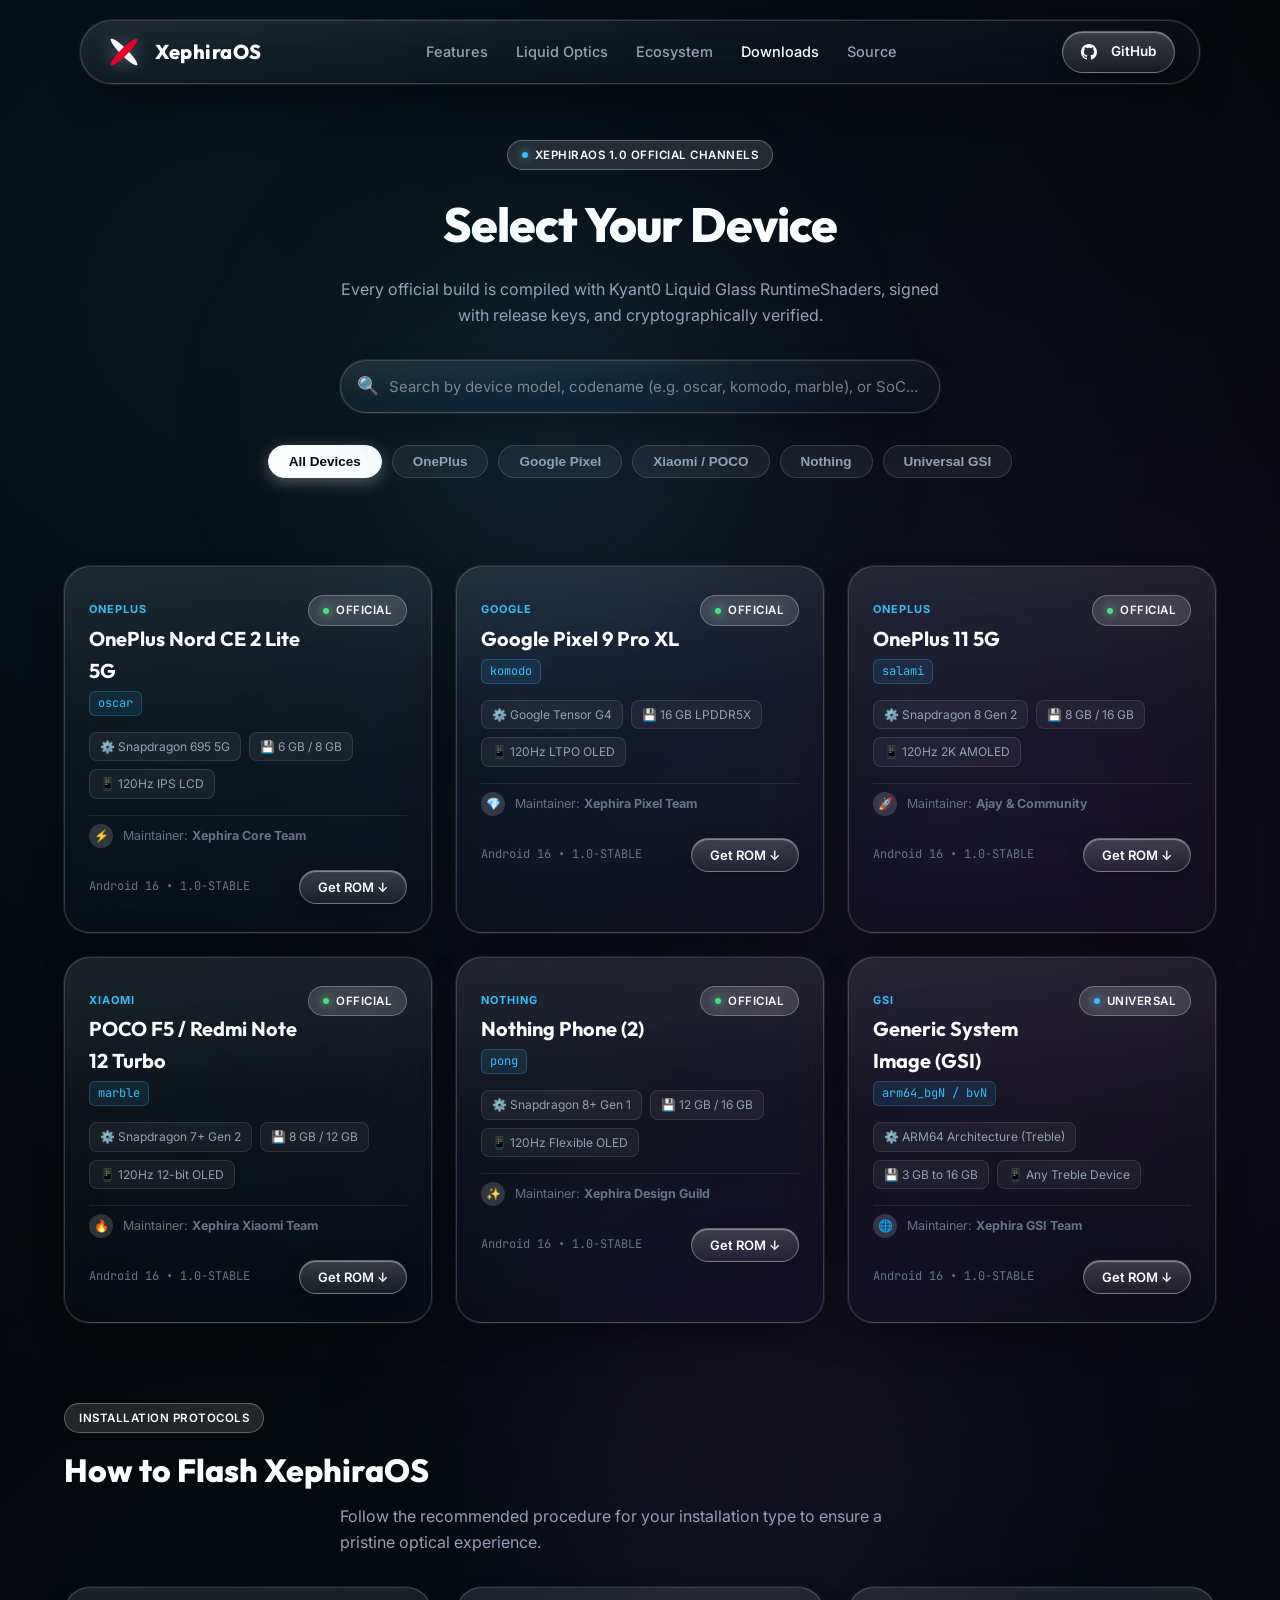
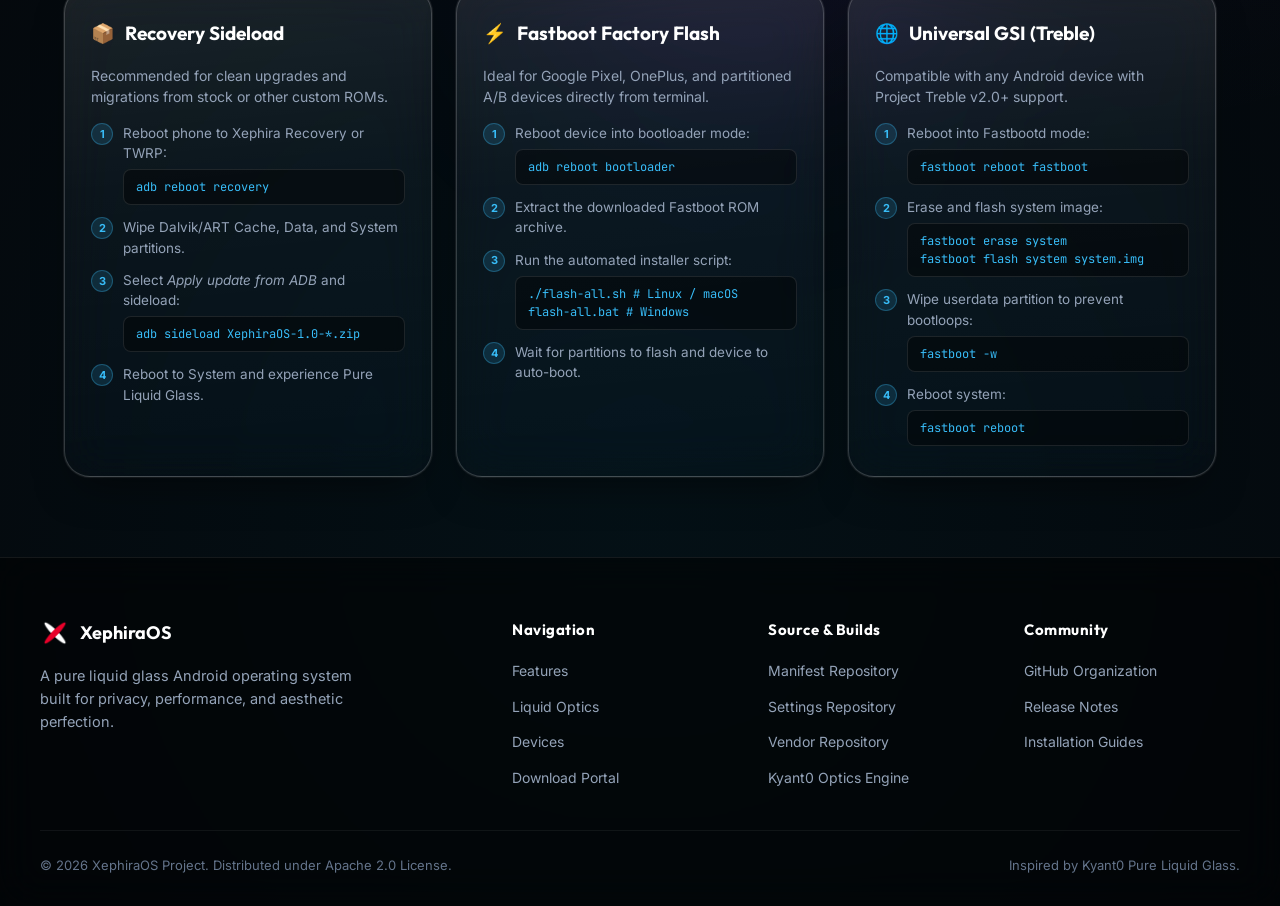
==== downloads.html @ 858c57d1 "XephiraOS: Official website and download portal with Kyant0 Liquid Glass UI" ====
<!DOCTYPE html>
<html lang="en">
<head>
    <meta charset="UTF-8">
    <meta name="viewport" content="width=device-width, initial-scale=1.0">
    <title>Downloads — XephiraOS Official Builds & GSI</title>
    <meta name="description" content="Download official XephiraOS Android 16 builds with Kyant0 Liquid Glass UI for OnePlus, Google Pixel, Xiaomi, Nothing, and Universal Treble GSIs.">
    <meta name="keywords" content="XephiraOS Download, Android 16 ROM, Custom ROM, OnePlus Nord CE 2 Lite, Pixel 9 Pro XL, OnePlus 11, POCO F5, Nothing Phone 2, GSI Treble">
    <meta property="og:title" content="Downloads — XephiraOS Official Builds">
    <meta property="og:description" content="Download official verified XephiraOS Android 16 ROMs, fastboot packages, and SHA-256 signatures.">
    <meta property="og:image" content="assets/xephira_banner_horizontal.png">
    <meta property="og:type" content="website">
    <link rel="icon" type="image/png" href="assets/xephira_x_logo_96.png">

    <!-- Google Fonts: Outfit, Inter & JetBrains Mono -->
    <link rel="preconnect" href="https://fonts.googleapis.com">
    <link rel="preconnect" href="https://fonts.gstatic.com" crossorigin>
    <link href="https://fonts.googleapis.com/css2?family=Inter:wght@300;400;500;600;700&family=Outfit:wght@400;500;600;700;800;900&family=JetBrains+Mono:wght@400;500;600&display=swap" rel="stylesheet">

    <!-- Stylesheets -->
    <link rel="stylesheet" href="css/liquid-glass.css">
    <link rel="stylesheet" href="css/style.css">
</head>
<body>

    <div class="ambient-glow-1"></div>
    <div class="ambient-glow-2"></div>

    <!-- ─── FLOATING LIQUID GLASS NAVBAR ─── -->
    <div class="navbar-wrapper">
        <nav class="liquid-glass navbar" id="mainNavbar">
            <a href="index.html" class="brand-link">
                <img src="assets/xephira_x_vector_rendered_512.png" alt="XephiraOS Emblem" class="brand-logo">
                <span class="brand-text">XephiraOS</span>
            </a>

            <ul class="nav-links">
                <li><a href="index.html#features" class="nav-link">Features</a></li>
                <li><a href="index.html#optics" class="nav-link">Liquid Optics</a></li>
                <li><a href="index.html#devices" class="nav-link">Ecosystem</a></li>
                <li><a href="downloads.html" class="nav-link active">Downloads</a></li>
                <li><a href="https://github.com/XephiraOS/android" target="_blank" class="nav-link">Source</a></li>
            </ul>

            <div class="nav-actions">
                <a href="https://github.com/XephiraOS" target="_blank" class="liquid-btn" style="padding: 9px 18px; font-size: 13.5px;">
                    <svg width="16" height="16" viewBox="0 0 24 24" fill="currentColor" style="margin-right: 4px;"><path d="M12 0c-6.626 0-12 5.373-12 12 0 5.302 3.438 9.8 8.207 11.387.599.111.793-.261.793-.577v-2.234c-3.338.726-4.033-1.416-4.033-1.416-.546-1.387-1.333-1.756-1.333-1.756-1.089-.745.083-.729.083-.729 1.205.084 1.839 1.237 1.839 1.237 1.07 1.834 2.807 1.304 3.492.997.107-.775.418-1.305.762-1.604-2.665-.305-5.467-1.334-5.467-5.931 0-1.311.469-2.381 1.236-3.221-.124-.303-.535-1.524.117-3.176 0 0 1.008-.322 3.301 1.23.957-.266 1.983-.399 3.003-.404 1.02.005 2.047.138 3.006.404 2.291-1.552 3.297-1.23 3.297-1.23.653 1.653.242 2.874.118 3.176.77.84 1.235 1.911 1.235 3.221 0 4.609-2.807 5.624-5.479 5.921.43.372.823 1.102.823 2.222v3.293c0 .319.192.694.801.576 4.765-1.589 8.199-6.086 8.199-11.386 0-6.627-5.373-12-12-12z"/></svg>
                    GitHub
                </a>
                <button class="mobile-menu-btn" aria-label="Toggle Navigation">☰</button>
            </div>
        </nav>
    </div>

    <!-- ─── DOWNLOAD HERO & SEARCH ─── -->
    <header class="download-hero">
        <div class="liquid-pill hero-pill-badge" style="margin-bottom: 16px;">
            <span class="liquid-pill-dot"></span>
            <span>XEPHIRAOS 1.0 OFFICIAL CHANNELS</span>
        </div>

        <h1 style="font-family: var(--font-heading); font-size: 48px; font-weight: 800; color: #ffffff; letter-spacing: -1px; margin-bottom: 14px;">
            Select Your Device
        </h1>
        <p style="font-size: 16px; color: var(--text-secondary); max-width: 600px; margin: 0 auto; line-height: 1.6;">
            Every official build is compiled with Kyant0 Liquid Glass RuntimeShaders, signed with release keys, and cryptographically verified.
        </p>

        <!-- Search Bar -->
        <div class="download-search-box">
            <div class="liquid-glass" style="display: flex; align-items: center; padding: 6px 16px; border-radius: 999px;">
                <span style="font-size: 18px; margin-right: 10px; color: var(--text-muted);">🔍</span>
                <input 
                    type="text" 
                    id="deviceSearchInput" 
                    class="liquid-input" 
                    placeholder="Search by device model, codename (e.g. oscar, komodo, marble), or SoC..." 
                    style="border: none; background: transparent; padding: 10px 0; font-size: 15px; width: 100%; box-shadow: none;"
                >
            </div>
        </div>

        <!-- OEM Brand Filters -->
        <div class="brand-filter-bar">
            <button class="filter-btn active" data-brand="all">All Devices</button>
            <button class="filter-btn" data-brand="oneplus">OnePlus</button>
            <button class="filter-btn" data-brand="google">Google Pixel</button>
            <button class="filter-btn" data-brand="xiaomi">Xiaomi / POCO</button>
            <button class="filter-btn" data-brand="nothing">Nothing</button>
            <button class="filter-btn" data-brand="generic">Universal GSI</button>
        </div>
    </header>

    <!-- ─── DEVICE CARDS GRID ─── -->
    <main style="max-width: 1200px; margin: 0 auto; padding: 0 24px;">
        <div class="devices-grid" id="devicesContainer">
            <!-- Populated dynamically via downloads.js -->
        </div>
    </main>

    <!-- ─── INSTALLATION GUIDES ─── -->
    <section class="guide-section">
        <div class="section-badge-center">
            <div class="liquid-pill">
                <span>INSTALLATION PROTOCOLS</span>
            </div>
            <h2 style="font-family: var(--font-heading); font-size: 32px; font-weight: 800; color: #ffffff; margin-top: 12px;">
                How to Flash XephiraOS
            </h2>
            <p style="color: var(--text-secondary); max-width: 600px; margin: 8px auto 0;">
                Follow the recommended procedure for your installation type to ensure a pristine optical experience.
            </p>
        </div>

        <div class="guide-grid">
            <!-- Clean Recovery Flash -->
            <div class="liquid-glass guide-card">
                <h3><span>📦</span> Recovery Sideload</h3>
                <p style="font-size: 14px; color: var(--text-secondary); line-height: 1.5;">
                    Recommended for clean upgrades and migrations from stock or other custom ROMs.
                </p>
                <ol class="guide-steps">
                    <li>Reboot phone to Xephira Recovery or TWRP:
                        <span class="guide-code">adb reboot recovery</span>
                    </li>
                    <li>Wipe Dalvik/ART Cache, Data, and System partitions.</li>
                    <li>Select <em>Apply update from ADB</em> and sideload:
                        <span class="guide-code">adb sideload XephiraOS-1.0-*.zip</span>
                    </li>
                    <li>Reboot to System and experience Pure Liquid Glass.</li>
                </ol>
            </div>

            <!-- Fastboot Flashing -->
            <div class="liquid-glass guide-card">
                <h3><span>⚡</span> Fastboot Factory Flash</h3>
                <p style="font-size: 14px; color: var(--text-secondary); line-height: 1.5;">
                    Ideal for Google Pixel, OnePlus, and partitioned A/B devices directly from terminal.
                </p>
                <ol class="guide-steps">
                    <li>Reboot device into bootloader mode:
                        <span class="guide-code">adb reboot bootloader</span>
                    </li>
                    <li>Extract the downloaded Fastboot ROM archive.</li>
                    <li>Run the automated installer script:
                        <span class="guide-code">./flash-all.sh  # Linux / macOS<br>flash-all.bat   # Windows</span>
                    </li>
                    <li>Wait for partitions to flash and device to auto-boot.</li>
                </ol>
            </div>

            <!-- Generic System Image -->
            <div class="liquid-glass guide-card">
                <h3><span>🌐</span> Universal GSI (Treble)</h3>
                <p style="font-size: 14px; color: var(--text-secondary); line-height: 1.5;">
                    Compatible with any Android device with Project Treble v2.0+ support.
                </p>
                <ol class="guide-steps">
                    <li>Reboot into Fastbootd mode:
                        <span class="guide-code">fastboot reboot fastboot</span>
                    </li>
                    <li>Erase and flash system image:
                        <span class="guide-code">fastboot erase system<br>fastboot flash system system.img</span>
                    </li>
                    <li>Wipe userdata partition to prevent bootloops:
                        <span class="guide-code">fastboot -w</span>
                    </li>
                    <li>Reboot system: <span class="guide-code">fastboot reboot</span></li>
                </ol>
            </div>
        </div>
    </section>

    <!-- ─── DOWNLOAD DRAWER / MODAL ─── -->
    <div class="modal-backdrop" id="downloadModalBackdrop">
        <div class="liquid-glass download-modal" style="position: relative;">
            <button class="modal-close-btn" onclick="closeDownloadModal()" aria-label="Close modal">✕</button>

            <!-- Header -->
            <div style="display: flex; align-items: flex-start; justify-content: space-between; padding-right: 40px; margin-bottom: 12px;">
                <div>
                    <h2 id="modalDeviceName" style="font-family: var(--font-heading); font-size: 24px; font-weight: 800; color: #ffffff;">
                        Device Name
                    </h2>
                    <div style="display: flex; align-items: center; gap: 8px; margin-top: 6px;">
                        <span id="modalCodename" class="device-codename">codename</span>
                        <span id="modalVersion" style="font-size: 13px; color: var(--text-secondary);">XephiraOS 1.0</span>
                    </div>
                </div>
            </div>

            <!-- Flavor Toggle (GApps vs Vanilla) -->
            <div class="flavor-toggle-bar">
                <button class="tab-btn active" id="flavorGappsBtn" onclick="setFlavor('gapps')">
                    <span>✨</span> Google Apps (GApps)
                </button>
                <button class="tab-btn" id="flavorVanillaBtn" onclick="setFlavor('vanilla')">
                    <span>🌱</span> Pure Vanilla (MicroG Ready)
                </button>
            </div>

            <!-- Meta Grid -->
            <div class="modal-meta-grid">
                <div class="modal-meta-card">
                    <span class="modal-meta-label">Release Channel</span>
                    <span class="modal-meta-val" style="color: #4ade80;">Official • Stable</span>
                </div>
                <div class="modal-meta-card">
                    <span class="modal-meta-label">Package Size</span>
                    <span class="modal-meta-val" id="modalFileSize">1.85 GB</span>
                </div>
                <div class="modal-meta-card">
                    <span class="modal-meta-label">Build Timestamp</span>
                    <span class="modal-meta-val" id="modalBuildDate">2026-09-14</span>
                </div>
                <div class="modal-meta-card">
                    <span class="modal-meta-label">Device Maintainer</span>
                    <span class="modal-meta-val" id="modalMaintainer">Xephira Team</span>
                </div>
            </div>

            <!-- SHA-256 Checksum -->
            <div style="margin-top: 10px;">
                <div style="display: flex; justify-content: space-between; align-items: center; margin-bottom: 6px;">
                    <span style="font-size: 11px; text-transform: uppercase; letter-spacing: 0.8px; color: var(--text-muted); font-weight: 600;">
                        SHA-256 Checksum
                    </span>
                    <button class="liquid-btn" id="copyShaBtn" onclick="copyChecksum()" style="padding: 4px 12px; font-size: 11px; border-radius: 6px;">
                        Copy Hash
                    </button>
                </div>
                <div class="checksum-container" style="margin-top: 0;">
                    <span class="checksum-text" id="modalShaChecksum">e3b0c44298fc1c149afbf4c8996fb92427ae41e4649b934ca495991b7852b855</span>
                </div>
            </div>

            <!-- Action Buttons -->
            <div style="display: flex; flex-direction: column; gap: 10px; margin: 24px 0 20px;">
                <a href="#" id="modalDownloadLink" class="liquid-btn liquid-btn-primary" style="padding: 14px; text-align: center; font-size: 15px; justify-content: center;">
                    Download Official ROM (.zip) ↓
                </a>
                <a href="#" id="modalFastbootLink" class="liquid-btn" style="padding: 12px; text-align: center; font-size: 13.5px; justify-content: center;">
                    Download Fastboot Package (.zip) ⚡
                </a>
            </div>

            <!-- Changelog Section -->
            <div style="border-top: 1px solid rgba(255,255,255,0.1); padding-top: 16px;">
                <h4 style="font-family: var(--font-heading); font-size: 14px; font-weight: 700; color: #ffffff; margin-bottom: 10px; text-transform: uppercase; letter-spacing: 0.8px;">
                    Build Changelog & Optimizations
                </h4>
                <ul id="modalChangelogList" style="list-style: none; font-size: 13.5px; color: var(--text-secondary); line-height: 1.55;">
                    <!-- Populated via downloads.js -->
                </ul>
            </div>
        </div>
    </div>

    <!-- ─── FOOTER ─── -->
    <footer class="footer">
        <div class="footer-container">
            <div class="footer-brand">
                <div style="display: flex; align-items: center; gap: 10px;">
                    <img src="assets/xephira_x_vector_rendered_512.png" alt="Xephira Logo" style="width: 30px; height: 30px;">
                    <span style="font-family: var(--font-heading); font-size: 18px; font-weight: 700; color: #ffffff;">XephiraOS</span>
                </div>
                <p>
                    A pure liquid glass Android operating system built for privacy, performance, and aesthetic perfection.
                </p>
            </div>

            <div class="footer-col">
                <h4>Navigation</h4>
                <ul class="footer-links">
                    <li><a href="index.html#features">Features</a></li>
                    <li><a href="index.html#optics">Liquid Optics</a></li>
                    <li><a href="index.html#devices">Devices</a></li>
                    <li><a href="downloads.html">Download Portal</a></li>
                </ul>
            </div>

            <div class="footer-col">
                <h4>Source & Builds</h4>
                <ul class="footer-links">
                    <li><a href="https://github.com/XephiraOS/android" target="_blank">Manifest Repository</a></li>
                    <li><a href="https://github.com/XephiraOS/android_packages_apps_Settings" target="_blank">Settings Repository</a></li>
                    <li><a href="https://github.com/XephiraOS/android_vendor_lineage" target="_blank">Vendor Repository</a></li>
                    <li><a href="https://github.com/Kyant0/AndroidLiquidGlass" target="_blank">Kyant0 Optics Engine</a></li>
                </ul>
            </div>

            <div class="footer-col">
                <h4>Community</h4>
                <ul class="footer-links">
                    <li><a href="https://github.com/XephiraOS" target="_blank">GitHub Organization</a></li>
                    <li><a href="downloads.html">Release Notes</a></li>
                    <li><a href="downloads.html">Installation Guides</a></li>
                </ul>
            </div>
        </div>

        <div class="footer-bottom">
            <span>© 2026 XephiraOS Project. Distributed under Apache 2.0 License.</span>
            <span>Inspired by Kyant0 Pure Liquid Glass.</span>
        </div>
    </footer>

    <!-- Scripts -->
    <script src="js/app.js"></script>
    <script src="js/downloads.js"></script>
</body>
</html>
---- css/liquid-glass.css ----
/*
 * XephiraOS - Kyant0 Pure Liquid Glass Design System
 * Inspired by Kyant0/AndroidLiquidGlass
 * Physical optical refraction, meniscus curvature, and specular highlights
 */

:root {
    --glass-bg-top: rgba(255, 255, 255, 0.10);
    --glass-bg-mid: rgba(255, 255, 255, 0.045);
    --glass-bg-bottom: rgba(255, 255, 255, 0.015);
    
    --glass-border-outer: rgba(255, 255, 255, 0.18);
    --glass-border-highlight: rgba(255, 255, 255, 0.60);
    --glass-border-subtle: rgba(255, 255, 255, 0.08);

    --glass-blur-heavy: 32px;
    --glass-blur-std: 24px;
    --glass-blur-light: 16px;

    --glass-shadow: 0 20px 40px -15px rgba(0, 0, 0, 0.5), 0 0 1px 1px rgba(255, 255, 255, 0.1);
    --glass-shadow-hover: 0 28px 56px -12px rgba(0, 0, 0, 0.7), 0 0 2px 1px rgba(255, 255, 255, 0.25);
    --glass-shadow-active: 0 12px 24px -8px rgba(0, 0, 0, 0.4);

    --accent-glow: rgba(56, 189, 248, 0.25);
    --accent-purple-glow: rgba(168, 85, 247, 0.25);
}

/* ─── BASE PURE LIQUID GLASS SURFACE ─── */
.liquid-glass {
    position: relative;
    background: linear-gradient(175deg, var(--glass-bg-top) 0%, var(--glass-bg-mid) 40%, var(--glass-bg-bottom) 100%);
    backdrop-filter: blur(var(--glass-blur-std)) saturate(160%);
    -webkit-backdrop-filter: blur(var(--glass-blur-std)) saturate(160%);
    border: 1px solid var(--glass-border-outer);
    border-radius: 26px;
    box-shadow: var(--glass-shadow);
    transition: transform 0.28s cubic-bezier(0.34, 1.56, 0.64, 1), 
                box-shadow 0.28s ease, 
                border-color 0.28s ease;
    overflow: hidden;
}

/* Kyant0 Dynamic Specular Rim Sweep */
.liquid-glass::before {
    content: '';
    position: absolute;
    top: 0;
    left: -160%;
    width: 140%;
    height: 100%;
    background: linear-gradient(
        90deg, 
        transparent 0%, 
        rgba(255, 255, 255, 0.0) 25%, 
        rgba(255, 255, 255, 0.24) 50%, 
        rgba(255, 255, 255, 0.0) 75%, 
        transparent 100%
    );
    transform: skewX(-25deg);
    pointer-events: none;
    animation: liquidSheenSweep 8s infinite cubic-bezier(0.4, 0, 0.2, 1);
    z-index: 1;
}

@keyframes liquidSheenSweep {
    0% { left: -160%; opacity: 0; }
    10% { opacity: 1; }
    40% { left: 200%; opacity: 0; }
    100% { left: 200%; opacity: 0; }
}

/* Kyant0 Interactive Hover State */
.liquid-glass:hover {
    border-color: rgba(255, 255, 255, 0.35);
    box-shadow: var(--glass-shadow-hover);
    transform: translateY(-4px);
}

.liquid-glass:active {
    transform: scale(0.985);
    box-shadow: var(--glass-shadow-active);
}

/* ─── VARIANT: HEAVY GLASS (Navigation, Modals, Hero) ─── */
.liquid-glass-heavy {
    background: linear-gradient(175deg, rgba(255, 255, 255, 0.14) 0%, rgba(255, 255, 255, 0.05) 50%, rgba(255, 255, 255, 0.02) 100%);
    backdrop-filter: blur(var(--glass-blur-heavy)) saturate(180%);
    -webkit-backdrop-filter: blur(var(--glass-blur-heavy)) saturate(180%);
    border: 1px solid rgba(255, 255, 255, 0.24);
}

/* ─── VARIANT: SUBTLE GLASS (Tiles, Nested Containers) ─── */
.liquid-glass-subtle {
    background: linear-gradient(175deg, rgba(255, 255, 255, 0.07) 0%, rgba(255, 255, 255, 0.02) 100%);
    backdrop-filter: blur(var(--glass-blur-light));
    -webkit-backdrop-filter: blur(var(--glass-blur-light));
    border: 1px solid rgba(255, 255, 255, 0.12);
    border-radius: 20px;
}

/* ─── LIQUID GLASS BUTTONS ─── */
.liquid-btn {
    position: relative;
    display: inline-flex;
    align-items: center;
    justify-content: center;
    gap: 10px;
    padding: 13px 26px;
    font-family: 'Inter', sans-serif;
    font-size: 14.5px;
    font-weight: 600;
    color: #ffffff;
    text-decoration: none;
    background: linear-gradient(180deg, rgba(255, 255, 255, 0.18) 0%, rgba(255, 255, 255, 0.06) 100%);
    border: 1px solid rgba(255, 255, 255, 0.32);
    border-radius: 999px;
    backdrop-filter: blur(16px);
    -webkit-backdrop-filter: blur(16px);
    cursor: pointer;
    box-shadow: 0 4px 16px rgba(0, 0, 0, 0.3), inset 0 1px 1px rgba(255, 255, 255, 0.4);
    transition: all 0.25s cubic-bezier(0.34, 1.56, 0.64, 1);
    overflow: hidden;
}

.liquid-btn:hover {
    background: linear-gradient(180deg, rgba(255, 255, 255, 0.28) 0%, rgba(255, 255, 255, 0.12) 100%);
    border-color: rgba(255, 255, 255, 0.55);
    box-shadow: 0 8px 24px rgba(255, 255, 255, 0.15), inset 0 1px 1px rgba(255, 255, 255, 0.6);
    transform: translateY(-2px);
    color: #ffffff;
}

.liquid-btn:active {
    transform: scale(0.96);
    box-shadow: 0 2px 8px rgba(0, 0, 0, 0.4);
}

.liquid-btn-primary {
    background: linear-gradient(180deg, rgba(255, 255, 255, 0.95) 0%, rgba(220, 225, 235, 0.9) 100%);
    color: #05070d;
    border: 1px solid #ffffff;
    box-shadow: 0 6px 20px rgba(255, 255, 255, 0.25);
}

.liquid-btn-primary:hover {
    background: #ffffff;
    box-shadow: 0 10px 30px rgba(255, 255, 255, 0.4);
    color: #000000;
}

/* ─── LIQUID GLASS PILLS & BADGES ─── */
.liquid-pill {
    display: inline-flex;
    align-items: center;
    gap: 7px;
    padding: 5px 14px;
    font-size: 11.5px;
    font-weight: 600;
    color: #ffffff;
    background: rgba(255, 255, 255, 0.12);
    border: 1px solid rgba(255, 255, 255, 0.28);
    border-radius: 999px;
    backdrop-filter: blur(14px);
    -webkit-backdrop-filter: blur(14px);
    letter-spacing: 0.5px;
}

.liquid-pill-dot {
    width: 6px;
    height: 6px;
    border-radius: 50%;
    background: #38bdf8;
    box-shadow: 0 0 8px #38bdf8;
}

.liquid-pill-green .liquid-pill-dot {
    background: #4ade80;
    box-shadow: 0 0 8px #4ade80;
}

/* ─── LIQUID GLASS SEARCH & INPUTS ─── */
.liquid-input-wrapper {
    position: relative;
    display: flex;
    align-items: center;
    background: linear-gradient(180deg, rgba(255, 255, 255, 0.10) 0%, rgba(255, 255, 255, 0.03) 100%);
    border: 1px solid rgba(255, 255, 255, 0.20);
    border-radius: 999px;
    backdrop-filter: blur(20px);
    -webkit-backdrop-filter: blur(20px);
    padding: 10px 18px;
    transition: all 0.25s ease;
}

.liquid-input-wrapper:focus-within {
    border-color: rgba(255, 255, 255, 0.55);
    box-shadow: 0 0 20px rgba(255, 255, 255, 0.12);
    background: linear-gradient(180deg, rgba(255, 255, 255, 0.14) 0%, rgba(255, 255, 255, 0.06) 100%);
}

.liquid-input {
    width: 100%;
    background: transparent;
    border: none;
    outline: none;
    color: #ffffff;
    font-family: inherit;
    font-size: 14.5px;
    padding-left: 10px;
}

.liquid-input::placeholder {
    color: rgba(255, 255, 255, 0.45);
}
---- css/style.css ----
/*
 * XephiraOS Official Website Stylesheet
 * Responsive layout, typography, components, and interactive elements
 */

:root {
    --font-heading: 'Outfit', -apple-system, BlinkMacSystemFont, 'Segoe UI', Roboto, sans-serif;
    --font-body: 'Inter', -apple-system, BlinkMacSystemFont, 'Segoe UI', Roboto, sans-serif;
    --font-mono: 'JetBrains Mono', 'Fira Code', monospace;

    --bg-main: #04060a;
    --bg-surface: #090d16;
    --text-pure: #ffffff;
    --text-primary: #f1f5f9;
    --text-secondary: #94a3b8;
    --text-muted: #64748b;

    --accent-blue: #38bdf8;
    --accent-cyan: #06b6d4;
    --accent-purple: #a855f7;
    --accent-emerald: #10b981;
}

* {
    box-sizing: border-box;
    margin: 0;
    padding: 0;
    -webkit-font-smoothing: antialiased;
}

html {
    scroll-behavior: smooth;
}

body {
    font-family: var(--font-body);
    background-color: var(--bg-main);
    color: var(--text-primary);
    line-height: 1.6;
    overflow-x: hidden;
    position: relative;
    background-image: 
        radial-gradient(circle at 18% 12%, rgba(56, 189, 248, 0.08) 0%, transparent 45%),
        radial-gradient(circle at 82% 35%, rgba(168, 85, 247, 0.08) 0%, transparent 45%),
        radial-gradient(circle at 50% 85%, rgba(6, 182, 212, 0.06) 0%, transparent 50%);
}

/* Ambient glow blobs in background */
.ambient-glow-1 {
    position: absolute;
    top: 5%;
    left: 20%;
    width: 600px;
    height: 600px;
    background: radial-gradient(circle, rgba(56, 189, 248, 0.12) 0%, transparent 70%);
    filter: blur(80px);
    pointer-events: none;
    z-index: 0;
}

.ambient-glow-2 {
    position: absolute;
    top: 45%;
    right: 15%;
    width: 700px;
    height: 700px;
    background: radial-gradient(circle, rgba(168, 85, 247, 0.10) 0%, transparent 70%);
    filter: blur(90px);
    pointer-events: none;
    z-index: 0;
}

/* ─── NAVIGATION BAR ─── */
.navbar-wrapper {
    position: fixed;
    top: 20px;
    left: 0;
    right: 0;
    display: flex;
    justify-content: center;
    padding: 0 20px;
    z-index: 999;
}

.navbar {
    width: 100%;
    max-width: 1120px;
    display: flex;
    align-items: center;
    justify-content: space-between;
    padding: 10px 24px;
    border-radius: 999px;
}

.brand-link {
    display: flex;
    align-items: center;
    gap: 12px;
    text-decoration: none;
}

.brand-logo {
    width: 38px;
    height: 38px;
    object-fit: contain;
    filter: drop-shadow(0 2px 8px rgba(255, 255, 255, 0.25));
    transition: transform 0.3s cubic-bezier(0.34, 1.56, 0.64, 1);
}

.brand-link:hover .brand-logo {
    transform: scale(1.1) rotate(-5deg);
}

.brand-text {
    font-family: var(--font-heading);
    font-size: 20px;
    font-weight: 800;
    color: var(--text-pure);
    letter-spacing: 0.5px;
}

.nav-links {
    display: flex;
    align-items: center;
    gap: 28px;
    list-style: none;
}

.nav-link {
    font-size: 14.5px;
    font-weight: 500;
    color: var(--text-secondary);
    text-decoration: none;
    transition: color 0.2s ease;
}

.nav-link:hover, .nav-link.active {
    color: var(--text-pure);
}

.nav-actions {
    display: flex;
    align-items: center;
    gap: 14px;
}

.mobile-menu-btn {
    display: none;
    background: transparent;
    border: none;
    color: #ffffff;
    font-size: 24px;
    cursor: pointer;
}

/* ─── HERO SECTION ─── */
.hero-section {
    position: relative;
    padding: 140px 24px 80px;
    min-height: 95vh;
    display: flex;
    align-items: center;
    justify-content: center;
    z-index: 1;
}

.hero-container {
    max-width: 1200px;
    width: 100%;
    display: grid;
    grid-template-columns: 1.15fr 0.85fr;
    gap: 60px;
    align-items: center;
}

.hero-text {
    display: flex;
    flex-direction: column;
    gap: 22px;
}

.hero-pill-badge {
    align-self: flex-start;
}

.hero-title {
    font-family: var(--font-heading);
    font-size: 64px;
    font-weight: 800;
    line-height: 1.08;
    color: var(--text-pure);
    letter-spacing: -1.5px;
}

.hero-gradient-text {
    background: linear-gradient(135deg, #ffffff 30%, #94a3b8 70%, #38bdf8 100%);
    -webkit-background-clip: text;
    -webkit-text-fill-color: transparent;
}

.hero-subtitle {
    font-size: 19px;
    line-height: 1.55;
    color: var(--text-secondary);
    max-width: 560px;
}

.hero-cta-row {
    display: flex;
    align-items: center;
    gap: 16px;
    padding-top: 10px;
}

.hero-stats-row {
    display: flex;
    gap: 36px;
    padding-top: 24px;
    border-top: 1px solid rgba(255, 255, 255, 0.08);
}

.stat-item h3 {
    font-family: var(--font-heading);
    font-size: 26px;
    font-weight: 700;
    color: var(--text-pure);
}

.stat-item p {
    font-size: 13px;
    color: var(--text-muted);
}

/* ─── INTERACTIVE PHONE SHOWCASE ─── */
.hero-phone-wrap {
    display: flex;
    justify-content: center;
    align-items: center;
    position: relative;
}

.phone-mockup {
    width: 360px;
    height: 720px;
    border-radius: 46px;
    border: 4px solid rgba(255, 255, 255, 0.22);
    box-shadow: 
        0 35px 80px -20px rgba(0, 0, 0, 0.9),
        0 0 50px rgba(56, 189, 248, 0.25),
        inset 0 0 0 1px rgba(255, 255, 255, 0.35);
    background: linear-gradient(135deg, #0f172a, #020617, #1e1b4b);
    position: relative;
    padding: 16px 14px;
    overflow: hidden;
    display: flex;
    flex-direction: column;
}

.mockup-header {
    display: flex;
    justify-content: space-between;
    align-items: center;
    font-size: 11px;
    font-weight: 600;
    color: rgba(255, 255, 255, 0.85);
    padding: 2px 10px 12px;
}

.mockup-screen-container {
    flex: 1;
    display: flex;
    flex-direction: column;
    gap: 10px;
    overflow-y: auto;
    padding-bottom: 10px;
    scrollbar-width: none;
}

.mockup-screen-container::-webkit-scrollbar {
    display: none;
}

/* ─── SECTION STYLING ─── */
.section {
    position: relative;
    padding: 100px 24px;
    max-width: 1200px;
    margin: 0 auto;
    z-index: 1;
}

.section-header {
    text-align: center;
    max-width: 680px;
    margin: 0 auto 64px;
    display: flex;
    flex-direction: column;
    align-items: center;
    gap: 16px;
}

.section-tag {
    font-family: var(--font-heading);
    font-size: 12px;
    font-weight: 700;
    letter-spacing: 2px;
    color: var(--accent-blue);
    text-transform: uppercase;
}

.section-title {
    font-family: var(--font-heading);
    font-size: 42px;
    font-weight: 800;
    color: var(--text-pure);
    letter-spacing: -0.8px;
    line-height: 1.15;
}

.section-description {
    font-size: 17px;
    color: var(--text-secondary);
}

/* ─── KYANT0 OPTICS SHOWCASE GRID ─── */
.optics-grid {
    display: grid;
    grid-template-columns: repeat(3, 1fr);
    gap: 24px;
}

.optics-card {
    padding: 32px 28px;
    display: flex;
    flex-direction: column;
    gap: 16px;
}

.optics-icon-box {
    width: 52px;
    height: 52px;
    border-radius: 16px;
    background: rgba(255, 255, 255, 0.12);
    border: 1px solid rgba(255, 255, 255, 0.25);
    display: flex;
    align-items: center;
    justify-content: center;
    font-size: 24px;
    box-shadow: inset 0 1px 1px rgba(255, 255, 255, 0.4);
}

.optics-title {
    font-family: var(--font-heading);
    font-size: 21px;
    font-weight: 700;
    color: var(--text-pure);
}

.optics-desc {
    font-size: 15px;
    color: var(--text-secondary);
    line-height: 1.55;
}

/* ─── FEATURES PILLARS ─── */
.features-grid {
    display: grid;
    grid-template-columns: repeat(2, 1fr);
    gap: 28px;
}

.feature-card {
    padding: 36px 32px;
    display: flex;
    flex-direction: column;
    gap: 18px;
}

.feature-header {
    display: flex;
    align-items: center;
    gap: 18px;
}

.feature-title {
    font-family: var(--font-heading);
    font-size: 22px;
    font-weight: 700;
    color: var(--text-pure);
}

.feature-list {
    list-style: none;
    display: flex;
    flex-direction: column;
    gap: 10px;
    padding-top: 8px;
}

.feature-list li {
    font-size: 14.5px;
    color: var(--text-secondary);
    display: flex;
    align-items: center;
    gap: 10px;
}

.feature-list li svg {
    color: var(--accent-blue);
    flex-shrink: 0;
}

/* ─── DEVICE ECOSYSTEM OVERVIEW ─── */
.device-preview-row {
    display: grid;
    grid-template-columns: repeat(4, 1fr);
    gap: 20px;
}

.device-card-mini {
    padding: 24px 20px;
    display: flex;
    flex-direction: column;
    align-items: center;
    text-align: center;
    gap: 12px;
    text-decoration: none;
}

.device-card-mini .brand-tag {
    font-size: 11px;
    color: var(--accent-blue);
    font-weight: 600;
    letter-spacing: 0.5px;
}

.device-card-mini h4 {
    font-family: var(--font-heading);
    font-size: 17px;
    color: var(--text-pure);
}

.device-card-mini .codename-pill {
    font-family: var(--font-mono);
    font-size: 11px;
    color: var(--text-muted);
    background: rgba(255, 255, 255, 0.06);
    padding: 3px 10px;
    border-radius: 999px;
    border: 1px solid rgba(255, 255, 255, 0.1);
}

/* ─── CTA BANNER ─── */
.cta-banner {
    padding: 60px 48px;
    display: flex;
    align-items: center;
    justify-content: space-between;
    border-radius: 36px;
    margin: 40px auto;
    position: relative;
    overflow: hidden;
}

.cta-text h2 {
    font-family: var(--font-heading);
    font-size: 34px;
    font-weight: 800;
    color: var(--text-pure);
    margin-bottom: 8px;
}

.cta-text p {
    font-size: 16px;
    color: var(--text-secondary);
    max-width: 520px;
}

.cta-actions {
    display: flex;
    gap: 16px;
}

/* ─── FOOTER ─── */
.footer {
    border-top: 1px solid rgba(255, 255, 255, 0.08);
    background: rgba(0, 0, 0, 0.5);
    backdrop-filter: blur(20px);
    padding: 60px 24px 30px;
    z-index: 1;
}

.footer-container {
    max-width: 1200px;
    margin: 0 auto;
    display: grid;
    grid-template-columns: 2fr 1fr 1fr 1fr;
    gap: 40px;
    padding-bottom: 40px;
}

.footer-brand {
    display: flex;
    flex-direction: column;
    gap: 16px;
}

.footer-brand p {
    font-size: 14.5px;
    color: var(--text-secondary);
    max-width: 320px;
}

.footer-col h4 {
    font-family: var(--font-heading);
    font-size: 15px;
    font-weight: 700;
    color: var(--text-pure);
    margin-bottom: 16px;
    letter-spacing: 0.5px;
}

.footer-links {
    list-style: none;
    display: flex;
    flex-direction: column;
    gap: 10px;
}

.footer-links a {
    font-size: 14px;
    color: var(--text-secondary);
    text-decoration: none;
    transition: color 0.2s ease;
}

.footer-links a:hover {
    color: var(--text-pure);
}

.footer-bottom {
    max-width: 1200px;
    margin: 0 auto;
    padding-top: 24px;
    border-top: 1px solid rgba(255, 255, 255, 0.06);
    display: flex;
    justify-content: space-between;
    align-items: center;
    font-size: 13px;
    color: var(--text-muted);
}

/* ─── DOWNLOAD PORTAL SPECIFIC STYLES ─── */
.download-hero {
    padding: 140px 24px 40px;
    text-align: center;
    max-width: 820px;
    margin: 0 auto;
}

.download-search-box {
    max-width: 600px;
    margin: 32px auto 0;
}

.brand-filter-bar {
    display: flex;
    justify-content: center;
    flex-wrap: wrap;
    gap: 10px;
    margin: 32px 0 48px;
}

.filter-btn {
    padding: 8px 20px;
    border-radius: 999px;
    background: rgba(255, 255, 255, 0.06);
    border: 1px solid rgba(255, 255, 255, 0.15);
    color: var(--text-secondary);
    font-size: 13.5px;
    font-weight: 600;
    cursor: pointer;
    transition: all 0.2s ease;
}

.filter-btn:hover {
    background: rgba(255, 255, 255, 0.12);
    color: #ffffff;
}

.filter-btn.active {
    background: #ffffff;
    color: #04060a;
    border-color: #ffffff;
    box-shadow: 0 4px 16px rgba(255, 255, 255, 0.3);
}

.devices-grid {
    display: grid;
    grid-template-columns: repeat(3, 1fr);
    gap: 24px;
    margin-bottom: 80px;
}

.device-card {
    padding: 28px 24px;
    display: flex;
    flex-direction: column;
    gap: 16px;
}

.device-card-header {
    display: flex;
    align-items: flex-start;
    justify-content: space-between;
}

.device-info h3 {
    font-family: var(--font-heading);
    font-size: 20px;
    font-weight: 700;
    color: var(--text-pure);
}

.device-meta {
    display: flex;
    align-items: center;
    gap: 8px;
    margin-top: 4px;
}

.device-codename {
    font-family: var(--font-mono);
    font-size: 12px;
    color: var(--accent-blue);
    background: rgba(56, 189, 248, 0.1);
    padding: 2px 8px;
    border-radius: 6px;
    border: 1px solid rgba(56, 189, 248, 0.25);
}

.device-specs-chips {
    display: flex;
    flex-wrap: wrap;
    gap: 8px;
    font-size: 12px;
    color: var(--text-secondary);
}

.spec-chip {
    background: rgba(255, 255, 255, 0.05);
    padding: 4px 10px;
    border-radius: 8px;
    border: 1px solid rgba(255, 255, 255, 0.1);
}

.maintainer-row {
    display: flex;
    align-items: center;
    gap: 10px;
    padding-top: 8px;
    border-top: 1px solid rgba(255, 255, 255, 0.08);
    font-size: 12.5px;
    color: var(--text-muted);
}

/* ─── DOWNLOAD MODAL / DRAWER ─── */
.modal-backdrop {
    position: fixed;
    top: 0;
    left: 0;
    right: 0;
    bottom: 0;
    background: rgba(0, 0, 0, 0.75);
    backdrop-filter: blur(12px);
    z-index: 1000;
    display: flex;
    align-items: center;
    justify-content: center;
    padding: 20px;
    opacity: 0;
    pointer-events: none;
    transition: opacity 0.25s ease;
}

.modal-backdrop.open {
    opacity: 1;
    pointer-events: auto;
}

.download-modal {
    width: 100%;
    max-width: 640px;
    max-height: 90vh;
    overflow-y: auto;
    padding: 36px 32px;
    transform: scale(0.95);
    transition: transform 0.3s cubic-bezier(0.34, 1.56, 0.64, 1);
}

.modal-backdrop.open .download-modal {
    transform: scale(1);
}

.modal-close-btn {
    position: absolute;
    top: 20px;
    right: 20px;
    width: 36px;
    height: 36px;
    border-radius: 50%;
    background: rgba(255, 255, 255, 0.1);
    border: 1px solid rgba(255, 255, 255, 0.2);
    color: #ffffff;
    display: flex;
    align-items: center;
    justify-content: center;
    cursor: pointer;
    font-size: 18px;
    transition: all 0.2s ease;
}

.modal-close-btn:hover {
    background: rgba(255, 255, 255, 0.25);
    transform: scale(1.1);
}

/* Modal Inner Structure */
.flavor-toggle-bar {
    display: flex;
    background: rgba(0, 0, 0, 0.4);
    padding: 4px;
    border-radius: 999px;
    border: 1px solid rgba(255, 255, 255, 0.12);
    margin: 20px 0;
    gap: 4px;
}

.tab-btn {
    flex: 1;
    padding: 10px 16px;
    border-radius: 999px;
    border: none;
    background: transparent;
    color: var(--text-secondary);
    font-family: var(--font-body);
    font-size: 13.5px;
    font-weight: 600;
    cursor: pointer;
    transition: all 0.25s cubic-bezier(0.16, 1, 0.3, 1);
    display: flex;
    align-items: center;
    justify-content: center;
    gap: 8px;
}

.tab-btn:hover {
    color: #ffffff;
}

.tab-btn.active {
    background: #ffffff;
    color: #04060a;
    box-shadow: 0 4px 16px rgba(255, 255, 255, 0.25);
}

.modal-meta-grid {
    display: grid;
    grid-template-columns: 1fr 1fr;
    gap: 12px;
    margin-bottom: 20px;
}

.modal-meta-card {
    background: rgba(255, 255, 255, 0.04);
    border: 1px solid rgba(255, 255, 255, 0.08);
    border-radius: 14px;
    padding: 12px 14px;
    display: flex;
    flex-direction: column;
    gap: 4px;
}

.modal-meta-label {
    font-size: 11px;
    text-transform: uppercase;
    letter-spacing: 0.8px;
    color: var(--text-muted);
}

.modal-meta-val {
    font-size: 14px;
    font-weight: 600;
    color: var(--text-pure);
}

.checksum-container {
    background: rgba(0, 0, 0, 0.35);
    border: 1px solid rgba(255, 255, 255, 0.1);
    border-radius: 14px;
    padding: 14px 16px;
    margin: 20px 0;
    display: flex;
    align-items: center;
    justify-content: space-between;
    gap: 12px;
}

.checksum-text {
    font-family: var(--font-mono);
    font-size: 11.5px;
    color: var(--accent-blue);
    word-break: break-all;
    user-select: all;
}

/* Flashing Guides Grid */
.guide-section {
    max-width: 1200px;
    margin: 40px auto 80px;
    padding: 0 24px;
}

.guide-grid {
    display: grid;
    grid-template-columns: repeat(3, 1fr);
    gap: 24px;
    margin-top: 32px;
}

.guide-card {
    padding: 30px 26px;
    display: flex;
    flex-direction: column;
    gap: 16px;
}

.guide-card h3 {
    font-family: var(--font-heading);
    font-size: 19px;
    font-weight: 700;
    color: var(--text-pure);
    display: flex;
    align-items: center;
    gap: 10px;
}

.guide-steps {
    list-style: none;
    display: flex;
    flex-direction: column;
    gap: 12px;
    counter-reset: step-counter;
}

.guide-steps li {
    counter-increment: step-counter;
    font-size: 13.5px;
    color: var(--text-secondary);
    line-height: 1.5;
    position: relative;
    padding-left: 32px;
}

.guide-steps li::before {
    content: counter(step-counter);
    position: absolute;
    left: 0;
    top: 0;
    width: 20px;
    height: 20px;
    border-radius: 50%;
    background: rgba(56, 189, 248, 0.15);
    color: var(--accent-blue);
    border: 1px solid rgba(56, 189, 248, 0.3);
    font-size: 11px;
    font-weight: 700;
    display: flex;
    align-items: center;
    justify-content: center;
}

.guide-code {
    font-family: var(--font-mono);
    background: rgba(0, 0, 0, 0.4);
    border: 1px solid rgba(255, 255, 255, 0.1);
    padding: 8px 12px;
    border-radius: 8px;
    font-size: 12px;
    color: #38bdf8;
    margin-top: 6px;
    display: block;
    user-select: all;
}

/* ─── RESPONSIVE BREAKPOINTS ─── */
@media (max-width: 1024px) {
    .hero-container {
        grid-template-columns: 1fr;
        text-align: center;
        gap: 50px;
    }
    .hero-text {
        align-items: center;
    }
    .hero-cta-row {
        justify-content: center;
    }
    .hero-stats-row {
        justify-content: center;
    }
    .optics-grid {
        grid-template-columns: 1fr;
    }
    .features-grid {
        grid-template-columns: 1fr;
    }
    .device-preview-row {
        grid-template-columns: repeat(2, 1fr);
    }
    .devices-grid {
        grid-template-columns: repeat(2, 1fr);
    }
    .footer-container {
        grid-template-columns: 1fr 1fr;
    }
}

@media (max-width: 768px) {
    .nav-links {
        display: none;
    }
    .mobile-menu-btn {
        display: block;
    }
    .hero-title {
        font-size: 44px;
    }
    .devices-grid {
        grid-template-columns: 1fr;
    }
    .cta-banner {
        flex-direction: column;
        text-align: center;
        gap: 24px;
        padding: 40px 24px;
    }
    .footer-container {
        grid-template-columns: 1fr;
    }
    .footer-bottom {
        flex-direction: column;
        gap: 10px;
        text-align: center;
    }
}
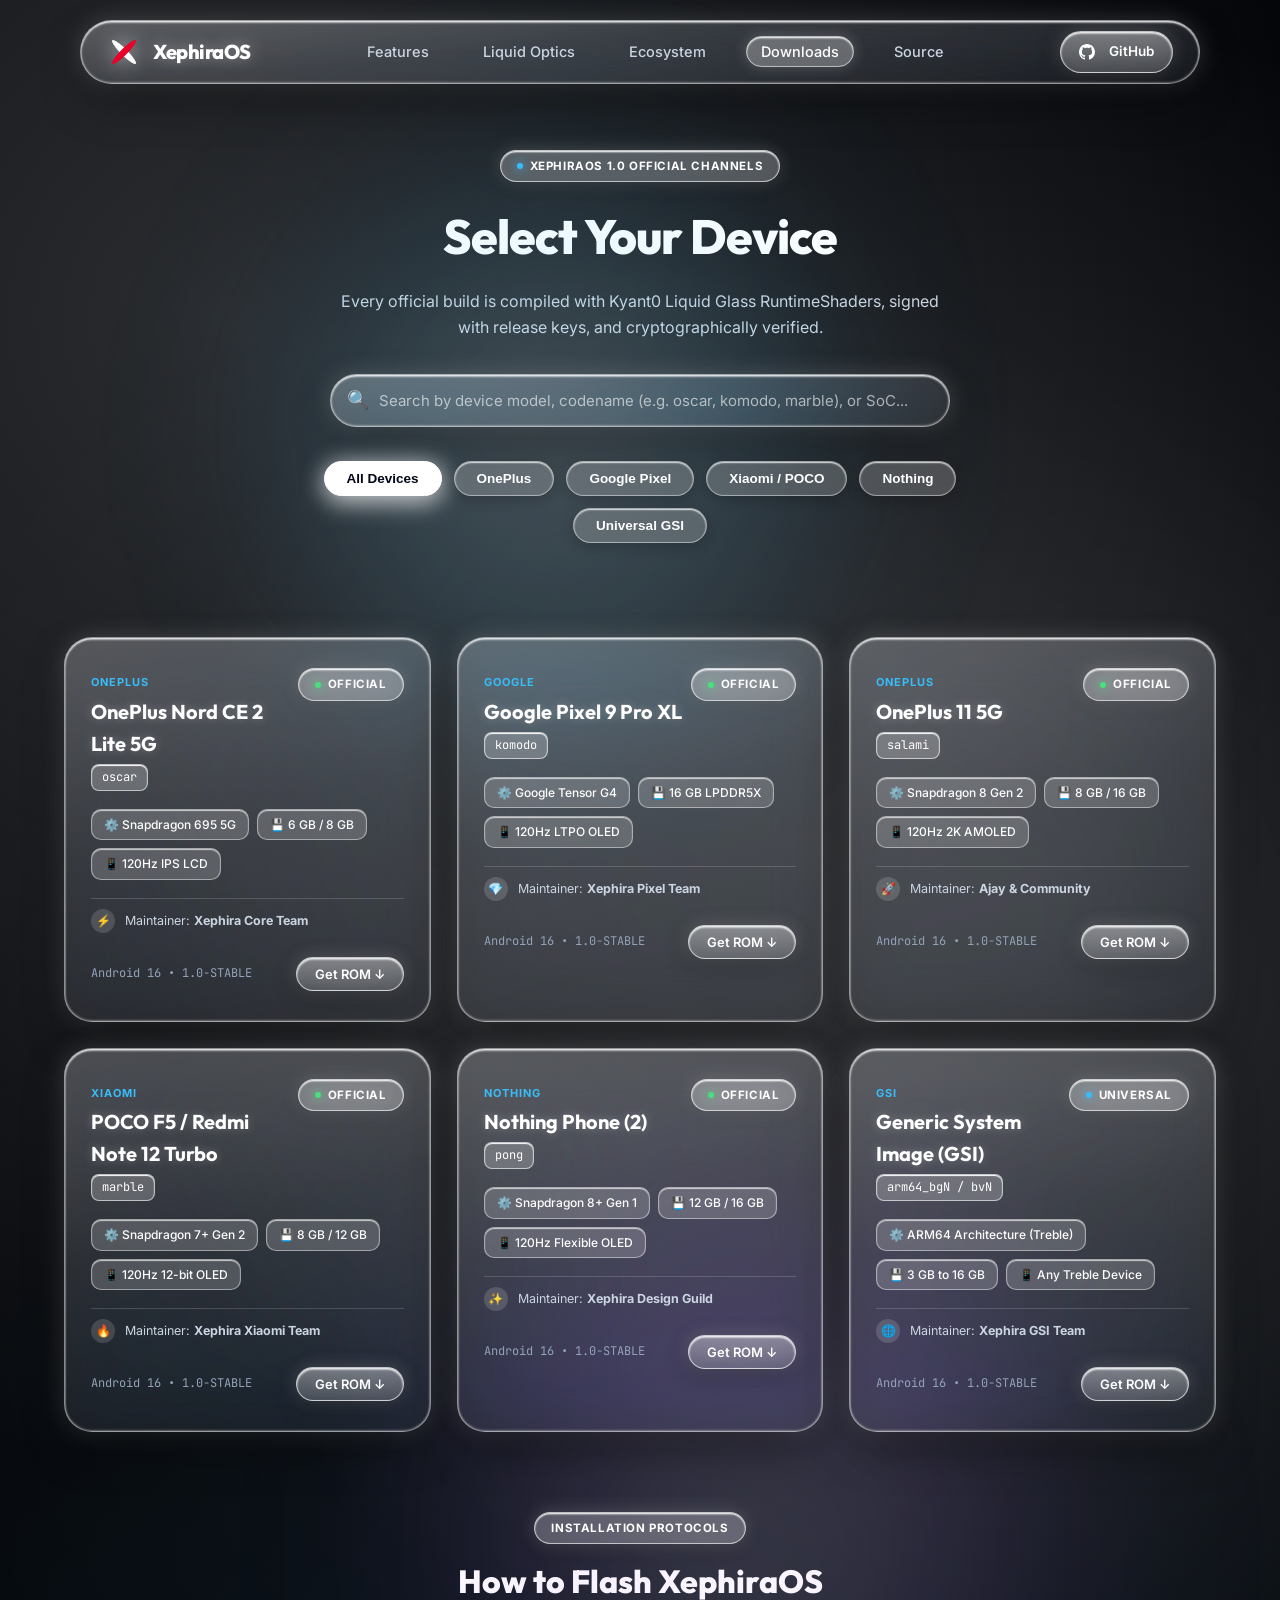
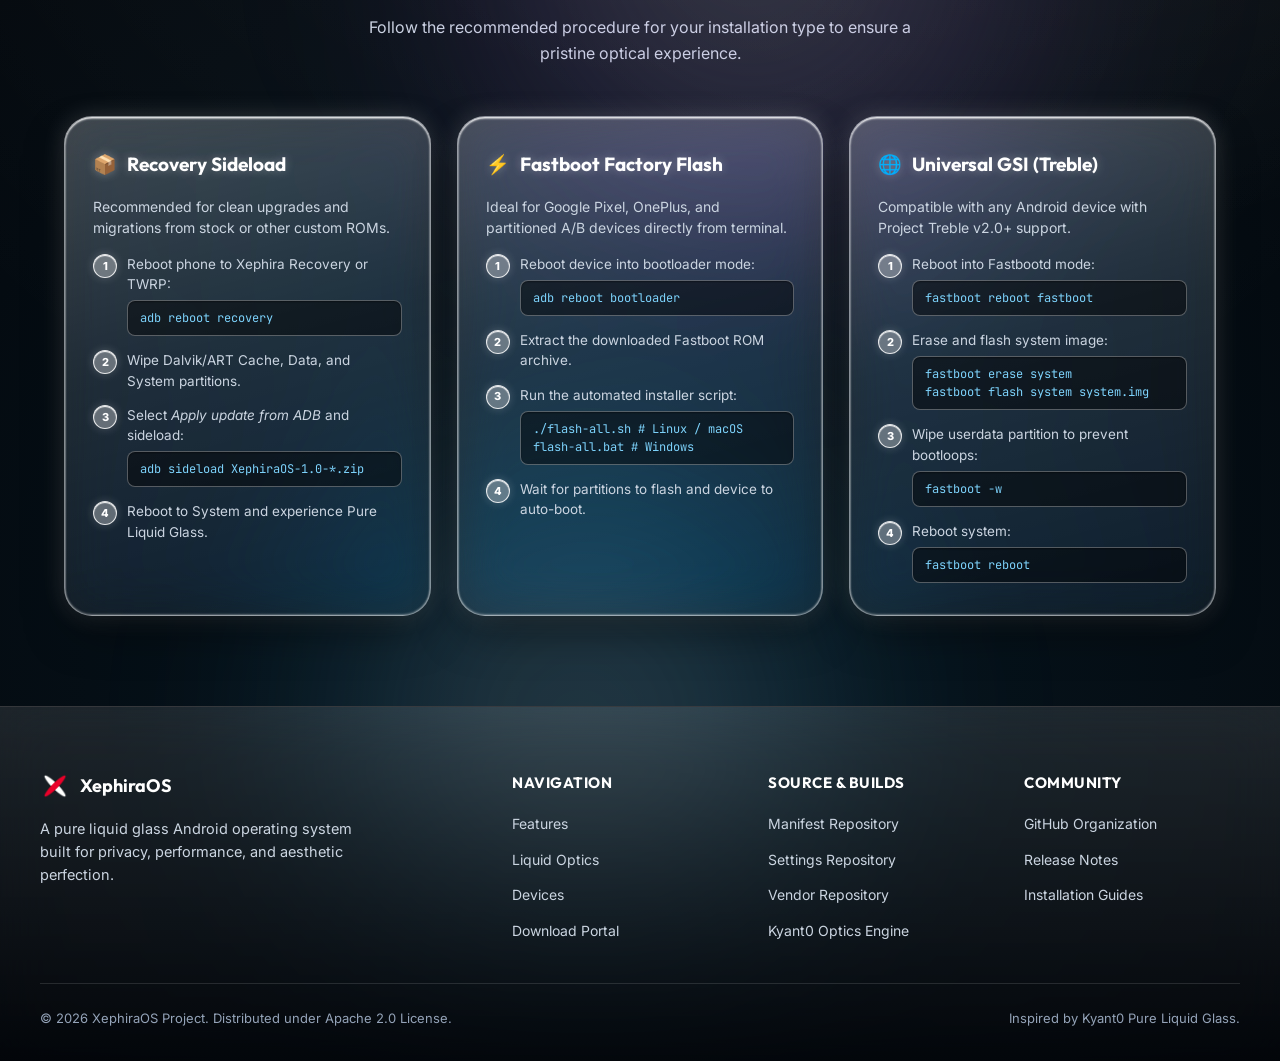
==== commit bc3e6e05: "Enhance entire website with Kyant0 White Liquid Glass aesthetic and luminous optics" ====
--- a/downloads.html
+++ b/downloads.html
@@ -25,6 +25,7 @@
 
     <div class="ambient-glow-1"></div>
     <div class="ambient-glow-2"></div>
+    <div class="ambient-glow-3"></div>
 
     <!-- ─── FLOATING LIQUID GLASS NAVBAR ─── -->
     <div class="navbar-wrapper">
--- a/css/liquid-glass.css
+++ b/css/liquid-glass.css
@@ -1,46 +1,68 @@
 /*
- * XephiraOS - Kyant0 Pure Liquid Glass Design System
- * Inspired by Kyant0/AndroidLiquidGlass
- * Physical optical refraction, meniscus curvature, and specular highlights
+ * XephiraOS - Kyant0 White Liquid Glass Design System
+ * Pure White Liquid Glass, SDF Meniscus Optics, and Specular Rim Highlights
+ * Inspired by Kyant0/AndroidLiquidGlass & Apple VisionOS Pure Crystal Frosted Glass
  */
 
 :root {
-    --glass-bg-top: rgba(255, 255, 255, 0.10);
-    --glass-bg-mid: rgba(255, 255, 255, 0.045);
-    --glass-bg-bottom: rgba(255, 255, 255, 0.015);
-    
-    --glass-border-outer: rgba(255, 255, 255, 0.18);
-    --glass-border-highlight: rgba(255, 255, 255, 0.60);
-    --glass-border-subtle: rgba(255, 255, 255, 0.08);
-
-    --glass-blur-heavy: 32px;
-    --glass-blur-std: 24px;
-    --glass-blur-light: 16px;
-
-    --glass-shadow: 0 20px 40px -15px rgba(0, 0, 0, 0.5), 0 0 1px 1px rgba(255, 255, 255, 0.1);
-    --glass-shadow-hover: 0 28px 56px -12px rgba(0, 0, 0, 0.7), 0 0 2px 1px rgba(255, 255, 255, 0.25);
-    --glass-shadow-active: 0 12px 24px -8px rgba(0, 0, 0, 0.4);
-
-    --accent-glow: rgba(56, 189, 248, 0.25);
-    --accent-purple-glow: rgba(168, 85, 247, 0.25);
-}
-
-/* ─── BASE PURE LIQUID GLASS SURFACE ─── */
+    /* ─── PURE WHITE LIQUID GLASS TOKENS ─── */
+    --glass-bg-top: rgba(255, 255, 255, 0.26);
+    --glass-bg-mid: rgba(255, 255, 255, 0.14);
+    --glass-bg-bottom: rgba(255, 255, 255, 0.06);
+
+    --glass-border-outer: rgba(255, 255, 255, 0.50);
+    --glass-border-highlight: rgba(255, 255, 255, 0.95);
+    --glass-border-subtle: rgba(255, 255, 255, 0.30);
+
+    --glass-blur-heavy: 36px;
+    --glass-blur-std: 26px;
+    --glass-blur-light: 18px;
+
+    /* White Crystal Specular & Ambient Shadows */
+    --glass-shadow: 
+        0 20px 48px -12px rgba(0, 0, 0, 0.55), 
+        0 0 24px rgba(255, 255, 255, 0.16),
+        inset 0 1.5px 2px rgba(255, 255, 255, 0.95),
+        inset 0 -1px 2px rgba(255, 255, 255, 0.30);
+
+    --glass-shadow-hover: 
+        0 28px 64px -10px rgba(0, 0, 0, 0.65), 
+        0 0 40px rgba(255, 255, 255, 0.38),
+        inset 0 2px 3px rgba(255, 255, 255, 1.0),
+        inset 0 -1.5px 2px rgba(255, 255, 255, 0.45);
+
+    --glass-shadow-active: 
+        0 12px 28px -6px rgba(0, 0, 0, 0.45),
+        0 0 18px rgba(255, 255, 255, 0.2),
+        inset 0 1px 1.5px rgba(255, 255, 255, 0.85);
+
+    --accent-glow: rgba(255, 255, 255, 0.40);
+    --accent-blue: #38bdf8;
+    --accent-ice: #e0f2fe;
+}
+
+/* ─── BASE WHITE LIQUID GLASS SURFACE ─── */
 .liquid-glass {
     position: relative;
-    background: linear-gradient(175deg, var(--glass-bg-top) 0%, var(--glass-bg-mid) 40%, var(--glass-bg-bottom) 100%);
-    backdrop-filter: blur(var(--glass-blur-std)) saturate(160%);
-    -webkit-backdrop-filter: blur(var(--glass-blur-std)) saturate(160%);
+    background: linear-gradient(
+        165deg, 
+        var(--glass-bg-top) 0%, 
+        var(--glass-bg-mid) 42%, 
+        var(--glass-bg-bottom) 100%
+    );
+    backdrop-filter: blur(var(--glass-blur-std)) saturate(190%) brightness(114%);
+    -webkit-backdrop-filter: blur(var(--glass-blur-std)) saturate(190%) brightness(114%);
     border: 1px solid var(--glass-border-outer);
-    border-radius: 26px;
+    border-radius: 28px;
     box-shadow: var(--glass-shadow);
     transition: transform 0.28s cubic-bezier(0.34, 1.56, 0.64, 1), 
                 box-shadow 0.28s ease, 
-                border-color 0.28s ease;
+                border-color 0.28s ease,
+                background 0.28s ease;
     overflow: hidden;
 }
 
-/* Kyant0 Dynamic Specular Rim Sweep */
+/* Kyant0 Dynamic White Specular Meniscus Sweep */
 .liquid-glass::before {
     content: '';
     position: absolute;
@@ -51,27 +73,33 @@
     background: linear-gradient(
         90deg, 
         transparent 0%, 
-        rgba(255, 255, 255, 0.0) 25%, 
-        rgba(255, 255, 255, 0.24) 50%, 
-        rgba(255, 255, 255, 0.0) 75%, 
+        rgba(255, 255, 255, 0.0) 20%, 
+        rgba(255, 255, 255, 0.45) 50%, 
+        rgba(255, 255, 255, 0.0) 80%, 
         transparent 100%
     );
     transform: skewX(-25deg);
     pointer-events: none;
-    animation: liquidSheenSweep 8s infinite cubic-bezier(0.4, 0, 0.2, 1);
+    animation: whiteLiquidSheenSweep 7.5s infinite cubic-bezier(0.4, 0, 0.2, 1);
     z-index: 1;
 }
 
-@keyframes liquidSheenSweep {
+@keyframes whiteLiquidSheenSweep {
     0% { left: -160%; opacity: 0; }
-    10% { opacity: 1; }
-    40% { left: 200%; opacity: 0; }
-    100% { left: 200%; opacity: 0; }
-}
-
-/* Kyant0 Interactive Hover State */
+    12% { opacity: 1; }
+    42% { left: 210%; opacity: 0; }
+    100% { left: 210%; opacity: 0; }
+}
+
+/* White Liquid Glass Hover State */
 .liquid-glass:hover {
-    border-color: rgba(255, 255, 255, 0.35);
+    border-color: rgba(255, 255, 255, 0.85);
+    background: linear-gradient(
+        165deg, 
+        rgba(255, 255, 255, 0.34) 0%, 
+        rgba(255, 255, 255, 0.20) 42%, 
+        rgba(255, 255, 255, 0.10) 100%
+    );
     box-shadow: var(--glass-shadow-hover);
     transform: translateY(-4px);
 }
@@ -81,24 +109,41 @@
     box-shadow: var(--glass-shadow-active);
 }
 
-/* ─── VARIANT: HEAVY GLASS (Navigation, Modals, Hero) ─── */
+/* ─── VARIANT: HEAVY WHITE LIQUID GLASS (Navbar, Modals, Banner) ─── */
 .liquid-glass-heavy {
-    background: linear-gradient(175deg, rgba(255, 255, 255, 0.14) 0%, rgba(255, 255, 255, 0.05) 50%, rgba(255, 255, 255, 0.02) 100%);
-    backdrop-filter: blur(var(--glass-blur-heavy)) saturate(180%);
-    -webkit-backdrop-filter: blur(var(--glass-blur-heavy)) saturate(180%);
-    border: 1px solid rgba(255, 255, 255, 0.24);
-}
-
-/* ─── VARIANT: SUBTLE GLASS (Tiles, Nested Containers) ─── */
+    background: linear-gradient(
+        165deg, 
+        rgba(255, 255, 255, 0.32) 0%, 
+        rgba(255, 255, 255, 0.18) 50%, 
+        rgba(255, 255, 255, 0.08) 100%
+    );
+    backdrop-filter: blur(var(--glass-blur-heavy)) saturate(200%) brightness(118%);
+    -webkit-backdrop-filter: blur(var(--glass-blur-heavy)) saturate(200%) brightness(118%);
+    border: 1px solid rgba(255, 255, 255, 0.65);
+    box-shadow: 
+        0 24px 56px -12px rgba(0, 0, 0, 0.6), 
+        0 0 32px rgba(255, 255, 255, 0.22),
+        inset 0 2px 3px rgba(255, 255, 255, 1.0),
+        inset 0 -1.5px 2px rgba(255, 255, 255, 0.4);
+}
+
+/* ─── VARIANT: SUBTLE WHITE LIQUID GLASS (Inner tiles, inputs, spec chips) ─── */
 .liquid-glass-subtle {
-    background: linear-gradient(175deg, rgba(255, 255, 255, 0.07) 0%, rgba(255, 255, 255, 0.02) 100%);
-    backdrop-filter: blur(var(--glass-blur-light));
-    -webkit-backdrop-filter: blur(var(--glass-blur-light));
-    border: 1px solid rgba(255, 255, 255, 0.12);
+    background: linear-gradient(
+        165deg, 
+        rgba(255, 255, 255, 0.20) 0%, 
+        rgba(255, 255, 255, 0.10) 100%
+    );
+    backdrop-filter: blur(var(--glass-blur-light)) saturate(175%) brightness(112%);
+    -webkit-backdrop-filter: blur(var(--glass-blur-light)) saturate(175%) brightness(112%);
+    border: 1px solid rgba(255, 255, 255, 0.40);
     border-radius: 20px;
-}
-
-/* ─── LIQUID GLASS BUTTONS ─── */
+    box-shadow: 
+        0 4px 16px rgba(0, 0, 0, 0.25),
+        inset 0 1.2px 1.5px rgba(255, 255, 255, 0.9);
+}
+
+/* ─── WHITE LIQUID GLASS BUTTONS ─── */
 .liquid-btn {
     position: relative;
     display: inline-flex;
@@ -111,21 +156,35 @@
     font-weight: 600;
     color: #ffffff;
     text-decoration: none;
-    background: linear-gradient(180deg, rgba(255, 255, 255, 0.18) 0%, rgba(255, 255, 255, 0.06) 100%);
-    border: 1px solid rgba(255, 255, 255, 0.32);
+    background: linear-gradient(
+        180deg, 
+        rgba(255, 255, 255, 0.36) 0%, 
+        rgba(255, 255, 255, 0.16) 100%
+    );
+    border: 1px solid rgba(255, 255, 255, 0.65);
     border-radius: 999px;
-    backdrop-filter: blur(16px);
-    -webkit-backdrop-filter: blur(16px);
+    backdrop-filter: blur(20px) brightness(118%);
+    -webkit-backdrop-filter: blur(20px) brightness(118%);
     cursor: pointer;
-    box-shadow: 0 4px 16px rgba(0, 0, 0, 0.3), inset 0 1px 1px rgba(255, 255, 255, 0.4);
+    box-shadow: 
+        0 6px 22px rgba(0, 0, 0, 0.35), 
+        0 0 18px rgba(255, 255, 255, 0.22), 
+        inset 0 1.5px 2px rgba(255, 255, 255, 0.95);
     transition: all 0.25s cubic-bezier(0.34, 1.56, 0.64, 1);
     overflow: hidden;
 }
 
 .liquid-btn:hover {
-    background: linear-gradient(180deg, rgba(255, 255, 255, 0.28) 0%, rgba(255, 255, 255, 0.12) 100%);
-    border-color: rgba(255, 255, 255, 0.55);
-    box-shadow: 0 8px 24px rgba(255, 255, 255, 0.15), inset 0 1px 1px rgba(255, 255, 255, 0.6);
+    background: linear-gradient(
+        180deg, 
+        rgba(255, 255, 255, 0.50) 0%, 
+        rgba(255, 255, 255, 0.24) 100%
+    );
+    border-color: rgba(255, 255, 255, 0.95);
+    box-shadow: 
+        0 12px 32px rgba(255, 255, 255, 0.35), 
+        0 0 28px rgba(255, 255, 255, 0.50),
+        inset 0 2px 2px #ffffff;
     transform: translateY(-2px);
     color: #ffffff;
 }
@@ -135,34 +194,47 @@
     box-shadow: 0 2px 8px rgba(0, 0, 0, 0.4);
 }
 
+/* Primary High-Gloss Solid White Glass Button */
 .liquid-btn-primary {
-    background: linear-gradient(180deg, rgba(255, 255, 255, 0.95) 0%, rgba(220, 225, 235, 0.9) 100%);
-    color: #05070d;
+    background: linear-gradient(180deg, #ffffff 0%, rgba(240, 245, 255, 0.95) 100%);
+    color: #030712;
     border: 1px solid #ffffff;
-    box-shadow: 0 6px 20px rgba(255, 255, 255, 0.25);
+    box-shadow: 
+        0 8px 26px rgba(255, 255, 255, 0.55), 
+        0 0 20px rgba(255, 255, 255, 0.40),
+        inset 0 1.5px 2px #ffffff;
+    font-weight: 700;
 }
 
 .liquid-btn-primary:hover {
     background: #ffffff;
-    box-shadow: 0 10px 30px rgba(255, 255, 255, 0.4);
+    box-shadow: 
+        0 12px 38px rgba(255, 255, 255, 0.75), 
+        0 0 35px rgba(255, 255, 255, 0.60),
+        inset 0 2px 2px #ffffff;
     color: #000000;
-}
-
-/* ─── LIQUID GLASS PILLS & BADGES ─── */
+    transform: translateY(-2px);
+}
+
+/* ─── WHITE LIQUID GLASS PILLS & BADGES ─── */
 .liquid-pill {
     display: inline-flex;
     align-items: center;
     gap: 7px;
-    padding: 5px 14px;
+    padding: 6px 16px;
     font-size: 11.5px;
-    font-weight: 600;
-    color: #ffffff;
-    background: rgba(255, 255, 255, 0.12);
-    border: 1px solid rgba(255, 255, 255, 0.28);
+    font-weight: 700;
+    color: #ffffff;
+    background: rgba(255, 255, 255, 0.24);
+    border: 1px solid rgba(255, 255, 255, 0.62);
     border-radius: 999px;
-    backdrop-filter: blur(14px);
-    -webkit-backdrop-filter: blur(14px);
-    letter-spacing: 0.5px;
+    backdrop-filter: blur(16px) brightness(120%);
+    -webkit-backdrop-filter: blur(16px) brightness(120%);
+    letter-spacing: 0.6px;
+    box-shadow: 
+        0 4px 16px rgba(0, 0, 0, 0.2), 
+        0 0 18px rgba(255, 255, 255, 0.2),
+        inset 0 1.2px 1.5px rgba(255, 255, 255, 0.95);
 }
 
 .liquid-pill-dot {
@@ -170,32 +242,37 @@
     height: 6px;
     border-radius: 50%;
     background: #38bdf8;
-    box-shadow: 0 0 8px #38bdf8;
+    box-shadow: 0 0 10px #38bdf8;
 }
 
 .liquid-pill-green .liquid-pill-dot {
     background: #4ade80;
-    box-shadow: 0 0 8px #4ade80;
-}
-
-/* ─── LIQUID GLASS SEARCH & INPUTS ─── */
+    box-shadow: 0 0 10px #4ade80;
+}
+
+/* ─── WHITE LIQUID GLASS SEARCH & INPUTS ─── */
 .liquid-input-wrapper {
     position: relative;
     display: flex;
     align-items: center;
-    background: linear-gradient(180deg, rgba(255, 255, 255, 0.10) 0%, rgba(255, 255, 255, 0.03) 100%);
-    border: 1px solid rgba(255, 255, 255, 0.20);
+    background: linear-gradient(180deg, rgba(255, 255, 255, 0.22) 0%, rgba(255, 255, 255, 0.10) 100%);
+    border: 1px solid rgba(255, 255, 255, 0.45);
     border-radius: 999px;
-    backdrop-filter: blur(20px);
-    -webkit-backdrop-filter: blur(20px);
+    backdrop-filter: blur(24px) brightness(115%);
+    -webkit-backdrop-filter: blur(24px) brightness(115%);
     padding: 10px 18px;
+    box-shadow: 
+        0 4px 20px rgba(0, 0, 0, 0.25),
+        inset 0 1px 1.5px rgba(255, 255, 255, 0.85);
     transition: all 0.25s ease;
 }
 
 .liquid-input-wrapper:focus-within {
-    border-color: rgba(255, 255, 255, 0.55);
-    box-shadow: 0 0 20px rgba(255, 255, 255, 0.12);
-    background: linear-gradient(180deg, rgba(255, 255, 255, 0.14) 0%, rgba(255, 255, 255, 0.06) 100%);
+    border-color: rgba(255, 255, 255, 0.95);
+    box-shadow: 
+        0 0 28px rgba(255, 255, 255, 0.35),
+        inset 0 1.5px 2px #ffffff;
+    background: linear-gradient(180deg, rgba(255, 255, 255, 0.32) 0%, rgba(255, 255, 255, 0.16) 100%);
 }
 
 .liquid-input {
@@ -210,5 +287,5 @@
 }
 
 .liquid-input::placeholder {
-    color: rgba(255, 255, 255, 0.45);
-}
+    color: rgba(255, 255, 255, 0.60);
+}
--- a/css/style.css
+++ b/css/style.css
@@ -1,6 +1,7 @@
 /*
  * XephiraOS Official Website Stylesheet
- * Responsive layout, typography, components, and interactive elements
+ * Full White Liquid Glass Aesthetic — Meniscus Refraction & Luminous Frosted Panes
+ * Inspired by Kyant0 Pure Liquid Glass & Apple VisionOS Crystal Architecture
  */
 
 :root {
@@ -8,17 +9,24 @@
     --font-body: 'Inter', -apple-system, BlinkMacSystemFont, 'Segoe UI', Roboto, sans-serif;
     --font-mono: 'JetBrains Mono', 'Fira Code', monospace;
 
-    --bg-main: #04060a;
-    --bg-surface: #090d16;
+    --bg-main: #020408;
+    --bg-surface: #070c16;
     --text-pure: #ffffff;
-    --text-primary: #f1f5f9;
-    --text-secondary: #94a3b8;
-    --text-muted: #64748b;
+    --text-primary: #f8fafc;
+    --text-secondary: #cbd5e1;
+    --text-muted: #94a3b8;
 
     --accent-blue: #38bdf8;
     --accent-cyan: #06b6d4;
     --accent-purple: #a855f7;
-    --accent-emerald: #10b981;
+    --accent-emerald: #4ade80;
+
+    /* White Liquid Glass Tokens */
+    --w-glass-card-bg: linear-gradient(165deg, rgba(255, 255, 255, 0.24) 0%, rgba(255, 255, 255, 0.12) 45%, rgba(255, 255, 255, 0.05) 100%);
+    --w-glass-card-border: rgba(255, 255, 255, 0.48);
+    --w-glass-card-border-hover: rgba(255, 255, 255, 0.85);
+    --w-glass-shadow: 0 20px 48px -12px rgba(0, 0, 0, 0.55), 0 0 24px rgba(255, 255, 255, 0.16), inset 0 1.5px 2px rgba(255, 255, 255, 0.95), inset 0 -1px 2px rgba(255, 255, 255, 0.30);
+    --w-glass-shadow-hover: 0 28px 64px -10px rgba(0, 0, 0, 0.65), 0 0 38px rgba(255, 255, 255, 0.36), inset 0 2px 3px rgba(255, 255, 255, 1.0), inset 0 -1.5px 2px rgba(255, 255, 255, 0.45);
 }
 
 * {
@@ -39,38 +47,52 @@
     line-height: 1.6;
     overflow-x: hidden;
     position: relative;
+    /* Luminous White Crystal Caustics in Background */
     background-image: 
-        radial-gradient(circle at 18% 12%, rgba(56, 189, 248, 0.08) 0%, transparent 45%),
-        radial-gradient(circle at 82% 35%, rgba(168, 85, 247, 0.08) 0%, transparent 45%),
-        radial-gradient(circle at 50% 85%, rgba(6, 182, 212, 0.06) 0%, transparent 50%);
-}
-
-/* Ambient glow blobs in background */
+        radial-gradient(circle at 18% 12%, rgba(255, 255, 255, 0.16) 0%, transparent 45%),
+        radial-gradient(circle at 82% 35%, rgba(255, 255, 255, 0.13) 0%, transparent 45%),
+        radial-gradient(circle at 50% 85%, rgba(56, 189, 248, 0.10) 0%, transparent 50%),
+        radial-gradient(circle at 50% 45%, rgba(255, 255, 255, 0.06) 0%, transparent 60%);
+}
+
+/* Luminous Ambient Glow Blobs */
 .ambient-glow-1 {
     position: absolute;
-    top: 5%;
-    left: 20%;
-    width: 600px;
-    height: 600px;
-    background: radial-gradient(circle, rgba(56, 189, 248, 0.12) 0%, transparent 70%);
-    filter: blur(80px);
-    pointer-events: none;
-    z-index: 0;
-}
-
-.ambient-glow-2 {
-    position: absolute;
-    top: 45%;
-    right: 15%;
-    width: 700px;
-    height: 700px;
-    background: radial-gradient(circle, rgba(168, 85, 247, 0.10) 0%, transparent 70%);
+    top: 4%;
+    left: 18%;
+    width: 650px;
+    height: 650px;
+    background: radial-gradient(circle, rgba(255, 255, 255, 0.22) 0%, rgba(56, 189, 248, 0.15) 45%, transparent 70%);
     filter: blur(90px);
     pointer-events: none;
     z-index: 0;
 }
 
-/* ─── NAVIGATION BAR ─── */
+.ambient-glow-2 {
+    position: absolute;
+    top: 44%;
+    right: 12%;
+    width: 750px;
+    height: 750px;
+    background: radial-gradient(circle, rgba(255, 255, 255, 0.18) 0%, rgba(168, 85, 247, 0.12) 45%, transparent 70%);
+    filter: blur(100px);
+    pointer-events: none;
+    z-index: 0;
+}
+
+.ambient-glow-3 {
+    position: absolute;
+    top: 75%;
+    left: 20%;
+    width: 650px;
+    height: 650px;
+    background: radial-gradient(circle, rgba(255, 255, 255, 0.18) 0%, rgba(56, 189, 248, 0.12) 50%, transparent 70%);
+    filter: blur(100px);
+    pointer-events: none;
+    z-index: 0;
+}
+
+/* ─── FLOATING WHITE LIQUID GLASS NAVBAR ─── */
 .navbar-wrapper {
     position: fixed;
     top: 20px;
@@ -88,8 +110,17 @@
     display: flex;
     align-items: center;
     justify-content: space-between;
-    padding: 10px 24px;
+    padding: 10px 26px;
     border-radius: 999px;
+    background: linear-gradient(135deg, rgba(255, 255, 255, 0.28) 0%, rgba(255, 255, 255, 0.15) 100%);
+    border: 1px solid rgba(255, 255, 255, 0.58);
+    box-shadow: 
+        0 16px 45px rgba(0, 0, 0, 0.45), 
+        0 0 28px rgba(255, 255, 255, 0.20), 
+        inset 0 1.5px 2px rgba(255, 255, 255, 0.95),
+        inset 0 -1px 2px rgba(255, 255, 255, 0.25);
+    backdrop-filter: blur(28px) saturate(190%) brightness(115%);
+    -webkit-backdrop-filter: blur(28px) saturate(190%) brightness(115%);
 }
 
 .brand-link {
@@ -100,15 +131,15 @@
 }
 
 .brand-logo {
-    width: 38px;
-    height: 38px;
+    width: 34px;
+    height: 34px;
     object-fit: contain;
-    filter: drop-shadow(0 2px 8px rgba(255, 255, 255, 0.25));
-    transition: transform 0.3s cubic-bezier(0.34, 1.56, 0.64, 1);
+    filter: drop-shadow(0 0 10px rgba(255, 255, 255, 0.6));
+    transition: transform 0.3s ease;
 }
 
 .brand-link:hover .brand-logo {
-    transform: scale(1.1) rotate(-5deg);
+    transform: rotate(8deg) scale(1.08);
 }
 
 .brand-text {
@@ -116,13 +147,14 @@
     font-size: 20px;
     font-weight: 800;
     color: var(--text-pure);
-    letter-spacing: 0.5px;
+    letter-spacing: -0.5px;
+    text-shadow: 0 0 16px rgba(255, 255, 255, 0.4);
 }
 
 .nav-links {
     display: flex;
     align-items: center;
-    gap: 28px;
+    gap: 26px;
     list-style: none;
 }
 
@@ -131,52 +163,61 @@
     font-weight: 500;
     color: var(--text-secondary);
     text-decoration: none;
-    transition: color 0.2s ease;
-}
-
-.nav-link:hover, .nav-link.active {
-    color: var(--text-pure);
+    padding: 6px 14px;
+    border-radius: 999px;
+    transition: all 0.2s ease;
+}
+
+.nav-link:hover {
+    color: #ffffff;
+    background: rgba(255, 255, 255, 0.20);
+    box-shadow: inset 0 1px 1px rgba(255, 255, 255, 0.8), 0 0 12px rgba(255, 255, 255, 0.15);
+}
+
+.nav-link.active {
+    color: #ffffff;
+    background: rgba(255, 255, 255, 0.28);
+    border: 1px solid rgba(255, 255, 255, 0.55);
+    box-shadow: inset 0 1.2px 1.5px rgba(255, 255, 255, 0.9), 0 0 15px rgba(255, 255, 255, 0.2);
 }
 
 .nav-actions {
     display: flex;
     align-items: center;
-    gap: 14px;
+    gap: 12px;
 }
 
 .mobile-menu-btn {
     display: none;
-    background: transparent;
-    border: none;
+    background: rgba(255, 255, 255, 0.2);
+    border: 1px solid rgba(255, 255, 255, 0.5);
     color: #ffffff;
-    font-size: 24px;
+    font-size: 18px;
+    padding: 6px 12px;
+    border-radius: 10px;
     cursor: pointer;
 }
 
 /* ─── HERO SECTION ─── */
 .hero-section {
     position: relative;
-    padding: 140px 24px 80px;
-    min-height: 95vh;
-    display: flex;
-    align-items: center;
-    justify-content: center;
+    padding: 150px 24px 80px;
+    max-width: 1240px;
+    margin: 0 auto;
     z-index: 1;
 }
 
 .hero-container {
-    max-width: 1200px;
-    width: 100%;
     display: grid;
     grid-template-columns: 1.15fr 0.85fr;
-    gap: 60px;
+    gap: 40px;
     align-items: center;
 }
 
 .hero-text {
     display: flex;
     flex-direction: column;
-    gap: 22px;
+    gap: 24px;
 }
 
 .hero-pill-badge {
@@ -186,21 +227,23 @@
 .hero-title {
     font-family: var(--font-heading);
     font-size: 64px;
-    font-weight: 800;
-    line-height: 1.08;
+    font-weight: 900;
+    line-height: 1.05;
+    letter-spacing: -2px;
     color: var(--text-pure);
-    letter-spacing: -1.5px;
+    text-shadow: 0 4px 24px rgba(0, 0, 0, 0.6);
 }
 
 .hero-gradient-text {
-    background: linear-gradient(135deg, #ffffff 30%, #94a3b8 70%, #38bdf8 100%);
+    background: linear-gradient(135deg, #ffffff 0%, #e0f2fe 40%, #7dd3fc 80%, #38bdf8 100%);
     -webkit-background-clip: text;
     -webkit-text-fill-color: transparent;
+    filter: drop-shadow(0 0 25px rgba(255, 255, 255, 0.45));
 }
 
 .hero-subtitle {
     font-size: 19px;
-    line-height: 1.55;
+    line-height: 1.6;
     color: var(--text-secondary);
     max-width: 560px;
 }
@@ -209,21 +252,22 @@
     display: flex;
     align-items: center;
     gap: 16px;
-    padding-top: 10px;
+    padding-top: 8px;
 }
 
 .hero-stats-row {
     display: flex;
     gap: 36px;
     padding-top: 24px;
-    border-top: 1px solid rgba(255, 255, 255, 0.08);
+    border-top: 1px solid rgba(255, 255, 255, 0.16);
 }
 
 .stat-item h3 {
     font-family: var(--font-heading);
     font-size: 26px;
-    font-weight: 700;
+    font-weight: 800;
     color: var(--text-pure);
+    text-shadow: 0 0 15px rgba(255, 255, 255, 0.4);
 }
 
 .stat-item p {
@@ -231,7 +275,7 @@
     color: var(--text-muted);
 }
 
-/* ─── INTERACTIVE PHONE SHOWCASE ─── */
+/* ─── WHITE CERAMIC LIQUID GLASS PHONE SHOWCASE ─── */
 .hero-phone-wrap {
     display: flex;
     justify-content: center;
@@ -242,13 +286,13 @@
 .phone-mockup {
     width: 360px;
     height: 720px;
-    border-radius: 46px;
-    border: 4px solid rgba(255, 255, 255, 0.22);
+    border-radius: 48px;
+    border: 4.5px solid rgba(255, 255, 255, 0.82);
     box-shadow: 
-        0 35px 80px -20px rgba(0, 0, 0, 0.9),
-        0 0 50px rgba(56, 189, 248, 0.25),
-        inset 0 0 0 1px rgba(255, 255, 255, 0.35);
-    background: linear-gradient(135deg, #0f172a, #020617, #1e1b4b);
+        0 40px 90px -15px rgba(0, 0, 0, 0.95),
+        0 0 70px rgba(255, 255, 255, 0.38),
+        inset 0 0 0 1.5px #ffffff;
+    background: linear-gradient(155deg, rgba(255, 255, 255, 0.20) 0%, #030712 35%, #0f172a 100%);
     position: relative;
     padding: 16px 14px;
     overflow: hidden;
@@ -256,13 +300,25 @@
     flex-direction: column;
 }
 
+.phone-mockup::after {
+    content: '';
+    position: absolute;
+    top: 0;
+    left: 0;
+    right: 0;
+    height: 50%;
+    background: linear-gradient(180deg, rgba(255, 255, 255, 0.18) 0%, transparent 100%);
+    pointer-events: none;
+    border-radius: 44px 44px 0 0;
+}
+
 .mockup-header {
     display: flex;
     justify-content: space-between;
     align-items: center;
     font-size: 11px;
     font-weight: 600;
-    color: rgba(255, 255, 255, 0.85);
+    color: rgba(255, 255, 255, 0.9);
     padding: 2px 10px 12px;
 }
 
@@ -280,10 +336,25 @@
     display: none;
 }
 
+/* White Liquid Glass Inside Phone Screen */
+.mockup-screen-container .liquid-glass {
+    background: linear-gradient(145deg, rgba(255, 255, 255, 0.26) 0%, rgba(255, 255, 255, 0.12) 100%);
+    border: 1px solid rgba(255, 255, 255, 0.55);
+    box-shadow: 0 10px 25px rgba(0, 0, 0, 0.4), inset 0 1.2px 1.5px #ffffff;
+    backdrop-filter: blur(20px);
+}
+
+.mockup-screen-container .liquid-glass-subtle {
+    background: rgba(255, 255, 255, 0.20);
+    border: 1px solid rgba(255, 255, 255, 0.45);
+    box-shadow: inset 0 1px 1.2px #ffffff;
+    backdrop-filter: blur(16px);
+}
+
 /* ─── SECTION STYLING ─── */
 .section {
     position: relative;
-    padding: 100px 24px;
+    padding: 110px 24px;
     max-width: 1200px;
     margin: 0 auto;
     z-index: 1;
@@ -299,30 +370,38 @@
     gap: 16px;
 }
 
+.section-badge-center {
+    text-align: center;
+    margin-bottom: 50px;
+}
+
 .section-tag {
     font-family: var(--font-heading);
     font-size: 12px;
-    font-weight: 700;
+    font-weight: 800;
     letter-spacing: 2px;
     color: var(--accent-blue);
     text-transform: uppercase;
+    text-shadow: 0 0 12px rgba(56, 189, 248, 0.5);
 }
 
 .section-title {
     font-family: var(--font-heading);
-    font-size: 42px;
+    font-size: 44px;
     font-weight: 800;
     color: var(--text-pure);
-    letter-spacing: -0.8px;
+    letter-spacing: -1px;
     line-height: 1.15;
+    text-shadow: 0 2px 20px rgba(0, 0, 0, 0.5);
 }
 
 .section-description {
     font-size: 17px;
     color: var(--text-secondary);
-}
-
-/* ─── KYANT0 OPTICS SHOWCASE GRID ─── */
+    line-height: 1.6;
+}
+
+/* ─── WHITE LIQUID GLASS OPTICS SHOWCASE ─── */
 .optics-grid {
     display: grid;
     grid-template-columns: repeat(3, 1fr);
@@ -330,23 +409,32 @@
 }
 
 .optics-card {
-    padding: 32px 28px;
+    padding: 34px 28px;
     display: flex;
     flex-direction: column;
     gap: 16px;
+    background: var(--w-glass-card-bg);
+    border: 1px solid var(--w-glass-card-border);
+    box-shadow: var(--w-glass-shadow);
+}
+
+.optics-card:hover {
+    border-color: var(--w-glass-card-border-hover);
+    box-shadow: var(--w-glass-shadow-hover);
 }
 
 .optics-icon-box {
-    width: 52px;
-    height: 52px;
-    border-radius: 16px;
-    background: rgba(255, 255, 255, 0.12);
-    border: 1px solid rgba(255, 255, 255, 0.25);
+    width: 54px;
+    height: 54px;
+    border-radius: 18px;
+    background: rgba(255, 255, 255, 0.28);
+    border: 1px solid rgba(255, 255, 255, 0.75);
     display: flex;
     align-items: center;
     justify-content: center;
-    font-size: 24px;
-    box-shadow: inset 0 1px 1px rgba(255, 255, 255, 0.4);
+    font-size: 26px;
+    box-shadow: inset 0 1.5px 2px #ffffff, 0 0 20px rgba(255, 255, 255, 0.28);
+    backdrop-filter: blur(16px);
 }
 
 .optics-title {
@@ -354,6 +442,7 @@
     font-size: 21px;
     font-weight: 700;
     color: var(--text-pure);
+    text-shadow: 0 0 10px rgba(255, 255, 255, 0.3);
 }
 
 .optics-desc {
@@ -362,7 +451,7 @@
     line-height: 1.55;
 }
 
-/* ─── FEATURES PILLARS ─── */
+/* ─── WHITE LIQUID GLASS FEATURES PILLARS ─── */
 .features-grid {
     display: grid;
     grid-template-columns: repeat(2, 1fr);
@@ -370,10 +459,18 @@
 }
 
 .feature-card {
-    padding: 36px 32px;
+    padding: 38px 34px;
     display: flex;
     flex-direction: column;
     gap: 18px;
+    background: var(--w-glass-card-bg);
+    border: 1px solid var(--w-glass-card-border);
+    box-shadow: var(--w-glass-shadow);
+}
+
+.feature-card:hover {
+    border-color: var(--w-glass-card-border-hover);
+    box-shadow: var(--w-glass-shadow-hover);
 }
 
 .feature-header {
@@ -384,30 +481,32 @@
 
 .feature-title {
     font-family: var(--font-heading);
-    font-size: 22px;
+    font-size: 23px;
     font-weight: 700;
     color: var(--text-pure);
+    text-shadow: 0 0 10px rgba(255, 255, 255, 0.3);
 }
 
 .feature-list {
     list-style: none;
     display: flex;
     flex-direction: column;
-    gap: 10px;
+    gap: 12px;
     padding-top: 8px;
 }
 
 .feature-list li {
-    font-size: 14.5px;
-    color: var(--text-secondary);
-    display: flex;
-    align-items: center;
-    gap: 10px;
+    font-size: 15px;
+    color: var(--text-secondary);
+    display: flex;
+    align-items: center;
+    gap: 12px;
 }
 
 .feature-list li svg {
     color: var(--accent-blue);
     flex-shrink: 0;
+    filter: drop-shadow(0 0 8px rgba(56, 189, 248, 0.5));
 }
 
 /* ─── DEVICE ECOSYSTEM OVERVIEW ─── */
@@ -418,20 +517,29 @@
 }
 
 .device-card-mini {
-    padding: 24px 20px;
+    padding: 26px 20px;
     display: flex;
     flex-direction: column;
     align-items: center;
     text-align: center;
     gap: 12px;
     text-decoration: none;
+    background: var(--w-glass-card-bg);
+    border: 1px solid var(--w-glass-card-border);
+    box-shadow: var(--w-glass-shadow);
+}
+
+.device-card-mini:hover {
+    border-color: var(--w-glass-card-border-hover);
+    box-shadow: var(--w-glass-shadow-hover);
 }
 
 .device-card-mini .brand-tag {
     font-size: 11px;
     color: var(--accent-blue);
-    font-weight: 600;
-    letter-spacing: 0.5px;
+    font-weight: 700;
+    letter-spacing: 0.8px;
+    text-transform: uppercase;
 }
 
 .device-card-mini h4 {
@@ -443,35 +551,46 @@
 .device-card-mini .codename-pill {
     font-family: var(--font-mono);
     font-size: 11px;
-    color: var(--text-muted);
-    background: rgba(255, 255, 255, 0.06);
-    padding: 3px 10px;
+    color: #ffffff;
+    background: rgba(255, 255, 255, 0.22);
+    padding: 4px 12px;
     border-radius: 999px;
-    border: 1px solid rgba(255, 255, 255, 0.1);
-}
-
-/* ─── CTA BANNER ─── */
+    border: 1px solid rgba(255, 255, 255, 0.55);
+    box-shadow: inset 0 1px 1px #ffffff;
+}
+
+/* ─── WHITE LIQUID GLASS CTA BANNER ─── */
 .cta-banner {
-    padding: 60px 48px;
+    padding: 64px 50px;
     display: flex;
     align-items: center;
     justify-content: space-between;
-    border-radius: 36px;
+    border-radius: 38px;
     margin: 40px auto;
     position: relative;
     overflow: hidden;
+    background: linear-gradient(145deg, rgba(255, 255, 255, 0.30) 0%, rgba(255, 255, 255, 0.16) 50%, rgba(255, 255, 255, 0.08) 100%);
+    border: 1.5px solid rgba(255, 255, 255, 0.70);
+    box-shadow: 
+        0 30px 80px rgba(0, 0, 0, 0.65), 
+        0 0 50px rgba(255, 255, 255, 0.28), 
+        inset 0 2px 3px #ffffff,
+        inset 0 -1.5px 2px rgba(255, 255, 255, 0.4);
+    backdrop-filter: blur(36px) saturate(200%);
+    -webkit-backdrop-filter: blur(36px) saturate(200%);
 }
 
 .cta-text h2 {
     font-family: var(--font-heading);
-    font-size: 34px;
+    font-size: 36px;
     font-weight: 800;
     color: var(--text-pure);
     margin-bottom: 8px;
+    text-shadow: 0 0 16px rgba(255, 255, 255, 0.35);
 }
 
 .cta-text p {
-    font-size: 16px;
+    font-size: 16.5px;
     color: var(--text-secondary);
     max-width: 520px;
 }
@@ -483,10 +602,10 @@
 
 /* ─── FOOTER ─── */
 .footer {
-    border-top: 1px solid rgba(255, 255, 255, 0.08);
-    background: rgba(0, 0, 0, 0.5);
-    backdrop-filter: blur(20px);
-    padding: 60px 24px 30px;
+    border-top: 1px solid rgba(255, 255, 255, 0.20);
+    background: linear-gradient(180deg, rgba(255, 255, 255, 0.10) 0%, rgba(3, 5, 9, 0.85) 100%);
+    backdrop-filter: blur(28px);
+    padding: 64px 24px 32px;
     z-index: 1;
 }
 
@@ -518,6 +637,7 @@
     color: var(--text-pure);
     margin-bottom: 16px;
     letter-spacing: 0.5px;
+    text-transform: uppercase;
 }
 
 .footer-links {
@@ -531,18 +651,19 @@
     font-size: 14px;
     color: var(--text-secondary);
     text-decoration: none;
-    transition: color 0.2s ease;
+    transition: all 0.2s ease;
 }
 
 .footer-links a:hover {
-    color: var(--text-pure);
+    color: #ffffff;
+    text-shadow: 0 0 10px rgba(255, 255, 255, 0.5);
 }
 
 .footer-bottom {
     max-width: 1200px;
     margin: 0 auto;
     padding-top: 24px;
-    border-top: 1px solid rgba(255, 255, 255, 0.06);
+    border-top: 1px solid rgba(255, 255, 255, 0.12);
     display: flex;
     justify-content: space-between;
     align-items: center;
@@ -552,61 +673,80 @@
 
 /* ─── DOWNLOAD PORTAL SPECIFIC STYLES ─── */
 .download-hero {
-    padding: 140px 24px 40px;
+    padding: 150px 24px 44px;
     text-align: center;
     max-width: 820px;
     margin: 0 auto;
 }
 
 .download-search-box {
-    max-width: 600px;
-    margin: 32px auto 0;
+    max-width: 620px;
+    margin: 34px auto 0;
 }
 
 .brand-filter-bar {
     display: flex;
     justify-content: center;
     flex-wrap: wrap;
-    gap: 10px;
-    margin: 32px 0 48px;
+    gap: 12px;
+    margin: 34px 0 50px;
 }
 
 .filter-btn {
-    padding: 8px 20px;
+    padding: 9px 22px;
     border-radius: 999px;
-    background: rgba(255, 255, 255, 0.06);
-    border: 1px solid rgba(255, 255, 255, 0.15);
-    color: var(--text-secondary);
+    background: rgba(255, 255, 255, 0.20);
+    border: 1px solid rgba(255, 255, 255, 0.45);
+    color: #ffffff;
     font-size: 13.5px;
     font-weight: 600;
     cursor: pointer;
-    transition: all 0.2s ease;
+    box-shadow: 
+        0 4px 14px rgba(0, 0, 0, 0.2),
+        inset 0 1px 1.5px rgba(255, 255, 255, 0.85);
+    backdrop-filter: blur(16px);
+    transition: all 0.25s cubic-bezier(0.34, 1.56, 0.64, 1);
 }
 
 .filter-btn:hover {
-    background: rgba(255, 255, 255, 0.12);
-    color: #ffffff;
+    background: rgba(255, 255, 255, 0.35);
+    border-color: rgba(255, 255, 255, 0.85);
+    box-shadow: 0 6px 20px rgba(255, 255, 255, 0.3), inset 0 1.5px 2px #ffffff;
+    transform: translateY(-2px);
 }
 
 .filter-btn.active {
     background: #ffffff;
-    color: #04060a;
+    color: #020617;
     border-color: #ffffff;
-    box-shadow: 0 4px 16px rgba(255, 255, 255, 0.3);
+    box-shadow: 
+        0 8px 24px rgba(255, 255, 255, 0.55), 
+        0 0 25px rgba(255, 255, 255, 0.4),
+        inset 0 1.5px 2px #ffffff;
+    font-weight: 700;
 }
 
 .devices-grid {
     display: grid;
     grid-template-columns: repeat(3, 1fr);
-    gap: 24px;
+    gap: 26px;
     margin-bottom: 80px;
 }
 
 .device-card {
-    padding: 28px 24px;
-    display: flex;
-    flex-direction: column;
-    gap: 16px;
+    padding: 30px 26px;
+    display: flex;
+    flex-direction: column;
+    gap: 18px;
+    cursor: pointer;
+    background: var(--w-glass-card-bg);
+    border: 1px solid var(--w-glass-card-border);
+    box-shadow: var(--w-glass-shadow);
+}
+
+.device-card:hover {
+    border-color: var(--w-glass-card-border-hover);
+    box-shadow: var(--w-glass-shadow-hover);
 }
 
 .device-card-header {
@@ -620,6 +760,7 @@
     font-size: 20px;
     font-weight: 700;
     color: var(--text-pure);
+    text-shadow: 0 0 10px rgba(255, 255, 255, 0.25);
 }
 
 .device-meta {
@@ -632,11 +773,12 @@
 .device-codename {
     font-family: var(--font-mono);
     font-size: 12px;
-    color: var(--accent-blue);
-    background: rgba(56, 189, 248, 0.1);
-    padding: 2px 8px;
-    border-radius: 6px;
-    border: 1px solid rgba(56, 189, 248, 0.25);
+    color: #ffffff;
+    background: rgba(255, 255, 255, 0.22);
+    padding: 3px 10px;
+    border-radius: 8px;
+    border: 1px solid rgba(255, 255, 255, 0.60);
+    box-shadow: inset 0 1px 1px #ffffff;
 }
 
 .device-specs-chips {
@@ -648,31 +790,34 @@
 }
 
 .spec-chip {
-    background: rgba(255, 255, 255, 0.05);
-    padding: 4px 10px;
-    border-radius: 8px;
-    border: 1px solid rgba(255, 255, 255, 0.1);
+    background: rgba(255, 255, 255, 0.18);
+    padding: 5px 12px;
+    border-radius: 10px;
+    border: 1px solid rgba(255, 255, 255, 0.45);
+    color: #ffffff;
+    box-shadow: inset 0 1px 1px rgba(255, 255, 255, 0.7);
+    font-weight: 500;
 }
 
 .maintainer-row {
     display: flex;
     align-items: center;
     gap: 10px;
-    padding-top: 8px;
-    border-top: 1px solid rgba(255, 255, 255, 0.08);
+    padding-top: 10px;
+    border-top: 1px solid rgba(255, 255, 255, 0.16);
     font-size: 12.5px;
-    color: var(--text-muted);
-}
-
-/* ─── DOWNLOAD MODAL / DRAWER ─── */
+    color: var(--text-secondary);
+}
+
+/* ─── WHITE LIQUID GLASS DOWNLOAD MODAL / DRAWER ─── */
 .modal-backdrop {
     position: fixed;
     top: 0;
     left: 0;
     right: 0;
     bottom: 0;
-    background: rgba(0, 0, 0, 0.75);
-    backdrop-filter: blur(12px);
+    background: rgba(2, 4, 8, 0.8);
+    backdrop-filter: blur(16px);
     z-index: 1000;
     display: flex;
     align-items: center;
@@ -690,12 +835,22 @@
 
 .download-modal {
     width: 100%;
-    max-width: 640px;
+    max-width: 660px;
     max-height: 90vh;
     overflow-y: auto;
-    padding: 36px 32px;
+    padding: 38px 34px;
+    border-radius: 34px;
     transform: scale(0.95);
     transition: transform 0.3s cubic-bezier(0.34, 1.56, 0.64, 1);
+    background: linear-gradient(155deg, rgba(255, 255, 255, 0.35) 0%, rgba(255, 255, 255, 0.22) 50%, rgba(255, 255, 255, 0.12) 100%);
+    border: 1.5px solid rgba(255, 255, 255, 0.75);
+    box-shadow: 
+        0 35px 85px rgba(0, 0, 0, 0.8), 
+        0 0 50px rgba(255, 255, 255, 0.35), 
+        inset 0 2px 3px #ffffff,
+        inset 0 -1.5px 2px rgba(255, 255, 255, 0.4);
+    backdrop-filter: blur(36px) saturate(200%);
+    -webkit-backdrop-filter: blur(36px) saturate(200%);
 }
 
 .modal-backdrop.open .download-modal {
@@ -706,39 +861,43 @@
     position: absolute;
     top: 20px;
     right: 20px;
-    width: 36px;
-    height: 36px;
+    width: 38px;
+    height: 38px;
     border-radius: 50%;
-    background: rgba(255, 255, 255, 0.1);
-    border: 1px solid rgba(255, 255, 255, 0.2);
+    background: rgba(255, 255, 255, 0.22);
+    border: 1px solid rgba(255, 255, 255, 0.60);
     color: #ffffff;
     display: flex;
     align-items: center;
     justify-content: center;
     cursor: pointer;
     font-size: 18px;
+    box-shadow: inset 0 1px 1px #ffffff;
     transition: all 0.2s ease;
 }
 
 .modal-close-btn:hover {
-    background: rgba(255, 255, 255, 0.25);
+    background: rgba(255, 255, 255, 0.45);
+    border-color: #ffffff;
+    box-shadow: 0 0 15px rgba(255, 255, 255, 0.5), inset 0 1.5px 2px #ffffff;
     transform: scale(1.1);
 }
 
 /* Modal Inner Structure */
 .flavor-toggle-bar {
     display: flex;
-    background: rgba(0, 0, 0, 0.4);
-    padding: 4px;
+    background: rgba(255, 255, 255, 0.16);
+    padding: 5px;
     border-radius: 999px;
-    border: 1px solid rgba(255, 255, 255, 0.12);
-    margin: 20px 0;
+    border: 1px solid rgba(255, 255, 255, 0.45);
+    box-shadow: inset 0 1px 2px rgba(255, 255, 255, 0.7);
+    margin: 22px 0;
     gap: 4px;
 }
 
 .tab-btn {
     flex: 1;
-    padding: 10px 16px;
+    padding: 11px 18px;
     border-radius: 999px;
     border: none;
     background: transparent;
@@ -760,8 +919,11 @@
 
 .tab-btn.active {
     background: #ffffff;
-    color: #04060a;
-    box-shadow: 0 4px 16px rgba(255, 255, 255, 0.25);
+    color: #020617;
+    box-shadow: 
+        0 6px 20px rgba(255, 255, 255, 0.45), 
+        inset 0 1.5px 2px #ffffff;
+    font-weight: 700;
 }
 
 .modal-meta-grid {
@@ -772,31 +934,33 @@
 }
 
 .modal-meta-card {
-    background: rgba(255, 255, 255, 0.04);
-    border: 1px solid rgba(255, 255, 255, 0.08);
-    border-radius: 14px;
-    padding: 12px 14px;
+    background: rgba(255, 255, 255, 0.18);
+    border: 1px solid rgba(255, 255, 255, 0.45);
+    border-radius: 16px;
+    padding: 14px 16px;
     display: flex;
     flex-direction: column;
     gap: 4px;
+    box-shadow: inset 0 1px 1.5px rgba(255, 255, 255, 0.85);
 }
 
 .modal-meta-label {
     font-size: 11px;
     text-transform: uppercase;
     letter-spacing: 0.8px;
-    color: var(--text-muted);
+    color: var(--text-secondary);
+    font-weight: 600;
 }
 
 .modal-meta-val {
-    font-size: 14px;
-    font-weight: 600;
+    font-size: 14.5px;
+    font-weight: 700;
     color: var(--text-pure);
 }
 
 .checksum-container {
-    background: rgba(0, 0, 0, 0.35);
-    border: 1px solid rgba(255, 255, 255, 0.1);
+    background: rgba(0, 0, 0, 0.45);
+    border: 1px solid rgba(255, 255, 255, 0.35);
     border-radius: 14px;
     padding: 14px 16px;
     margin: 20px 0;
@@ -804,35 +968,44 @@
     align-items: center;
     justify-content: space-between;
     gap: 12px;
+    box-shadow: inset 0 1px 2px rgba(0, 0, 0, 0.4);
 }
 
 .checksum-text {
     font-family: var(--font-mono);
     font-size: 11.5px;
-    color: var(--accent-blue);
+    color: #e0f2fe;
     word-break: break-all;
     user-select: all;
 }
 
-/* Flashing Guides Grid */
+/* ─── WHITE LIQUID GLASS FLASHING GUIDES ─── */
 .guide-section {
     max-width: 1200px;
-    margin: 40px auto 80px;
+    margin: 40px auto 90px;
     padding: 0 24px;
 }
 
 .guide-grid {
     display: grid;
     grid-template-columns: repeat(3, 1fr);
-    gap: 24px;
+    gap: 26px;
     margin-top: 32px;
 }
 
 .guide-card {
-    padding: 30px 26px;
+    padding: 32px 28px;
     display: flex;
     flex-direction: column;
     gap: 16px;
+    background: var(--w-glass-card-bg);
+    border: 1px solid var(--w-glass-card-border);
+    box-shadow: var(--w-glass-shadow);
+}
+
+.guide-card:hover {
+    border-color: var(--w-glass-card-border-hover);
+    box-shadow: var(--w-glass-shadow-hover);
 }
 
 .guide-card h3 {
@@ -843,13 +1016,14 @@
     display: flex;
     align-items: center;
     gap: 10px;
+    text-shadow: 0 0 10px rgba(255, 255, 255, 0.3);
 }
 
 .guide-steps {
     list-style: none;
     display: flex;
     flex-direction: column;
-    gap: 12px;
+    gap: 14px;
     counter-reset: step-counter;
 }
 
@@ -859,7 +1033,7 @@
     color: var(--text-secondary);
     line-height: 1.5;
     position: relative;
-    padding-left: 32px;
+    padding-left: 34px;
 }
 
 .guide-steps li::before {
@@ -867,30 +1041,32 @@
     position: absolute;
     left: 0;
     top: 0;
-    width: 20px;
-    height: 20px;
+    width: 22px;
+    height: 22px;
     border-radius: 50%;
-    background: rgba(56, 189, 248, 0.15);
-    color: var(--accent-blue);
-    border: 1px solid rgba(56, 189, 248, 0.3);
+    background: rgba(255, 255, 255, 0.32);
+    color: #ffffff;
+    border: 1px solid rgba(255, 255, 255, 0.85);
     font-size: 11px;
-    font-weight: 700;
+    font-weight: 800;
     display: flex;
     align-items: center;
     justify-content: center;
+    box-shadow: inset 0 1px 1px #ffffff, 0 0 10px rgba(255, 255, 255, 0.2);
 }
 
 .guide-code {
     font-family: var(--font-mono);
-    background: rgba(0, 0, 0, 0.4);
-    border: 1px solid rgba(255, 255, 255, 0.1);
+    background: rgba(0, 0, 0, 0.45);
+    border: 1px solid rgba(255, 255, 255, 0.30);
     padding: 8px 12px;
     border-radius: 8px;
     font-size: 12px;
-    color: #38bdf8;
+    color: #7dd3fc;
     margin-top: 6px;
     display: block;
     user-select: all;
+    box-shadow: inset 0 1px 2px rgba(0, 0, 0, 0.4);
 }
 
 /* ─── RESPONSIVE BREAKPOINTS ─── */
@@ -921,6 +1097,9 @@
     .devices-grid {
         grid-template-columns: repeat(2, 1fr);
     }
+    .guide-grid {
+        grid-template-columns: 1fr;
+    }
     .footer-container {
         grid-template-columns: 1fr 1fr;
     }
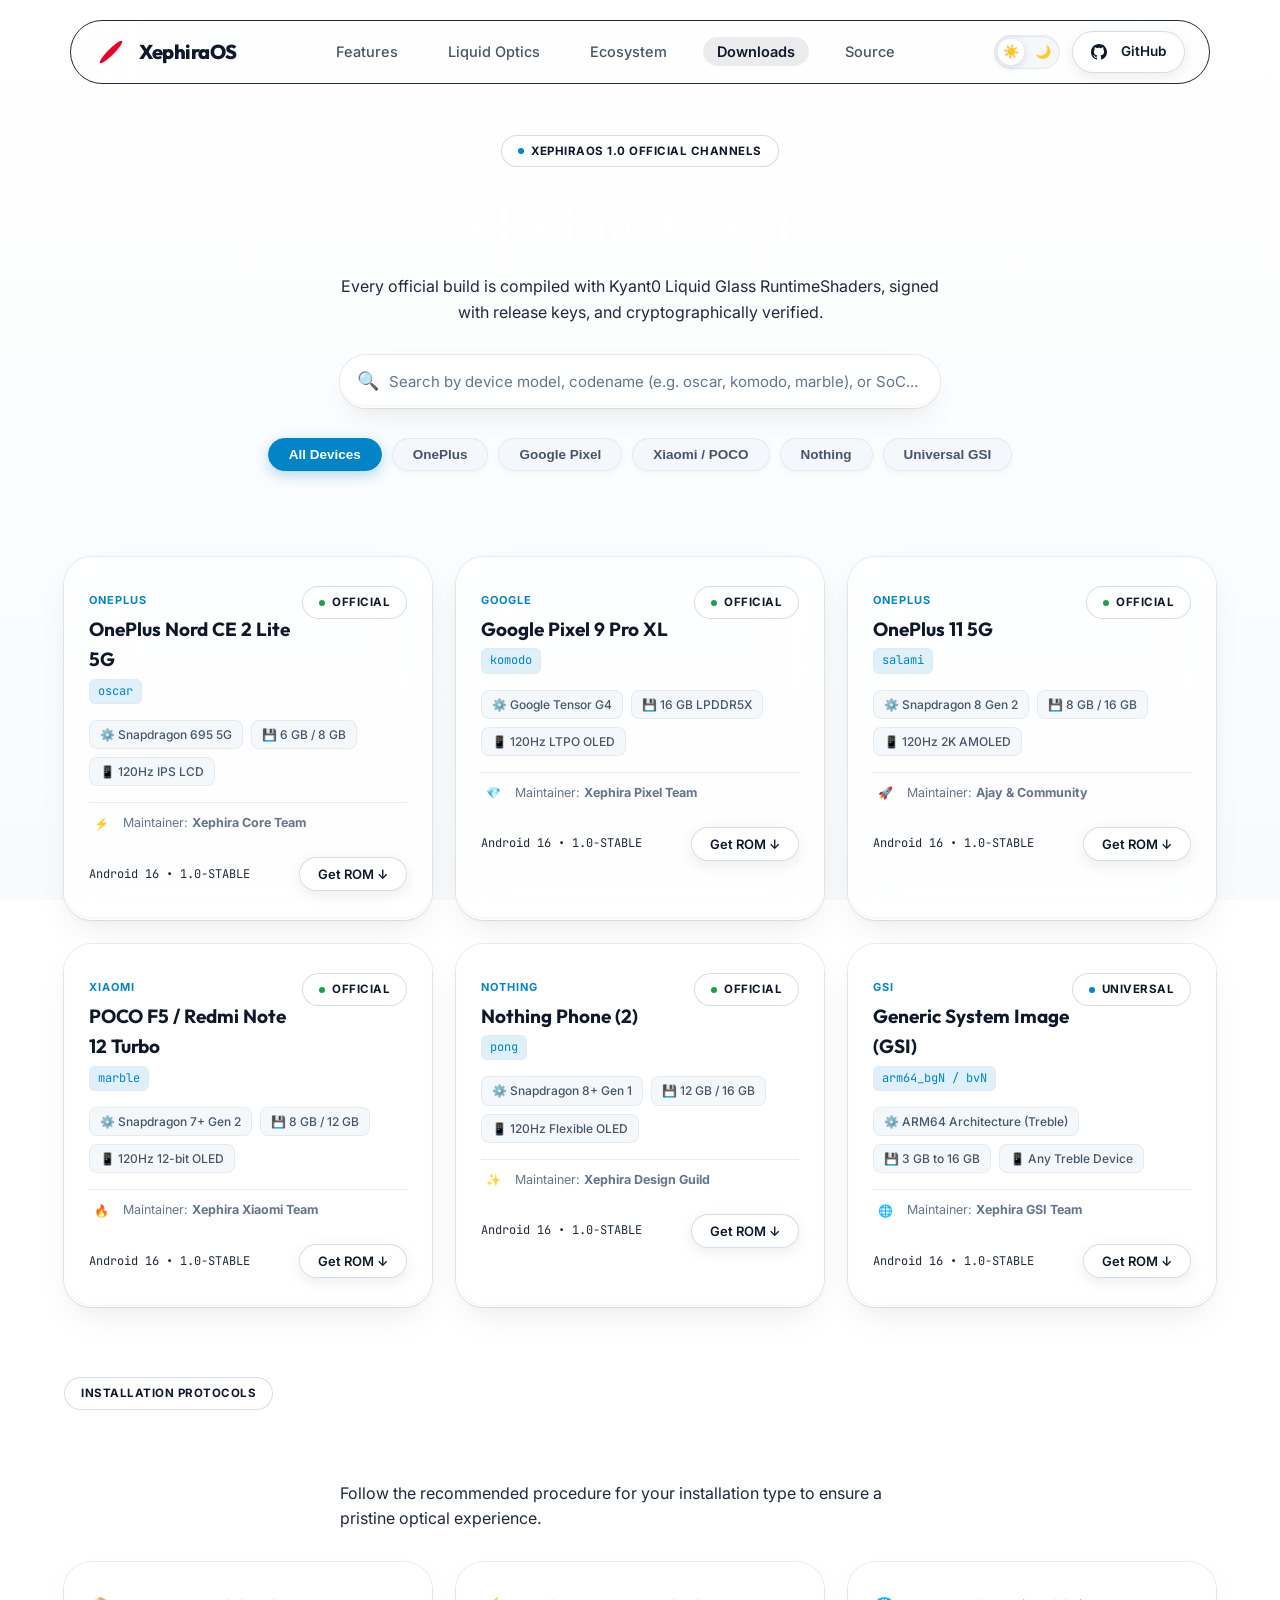
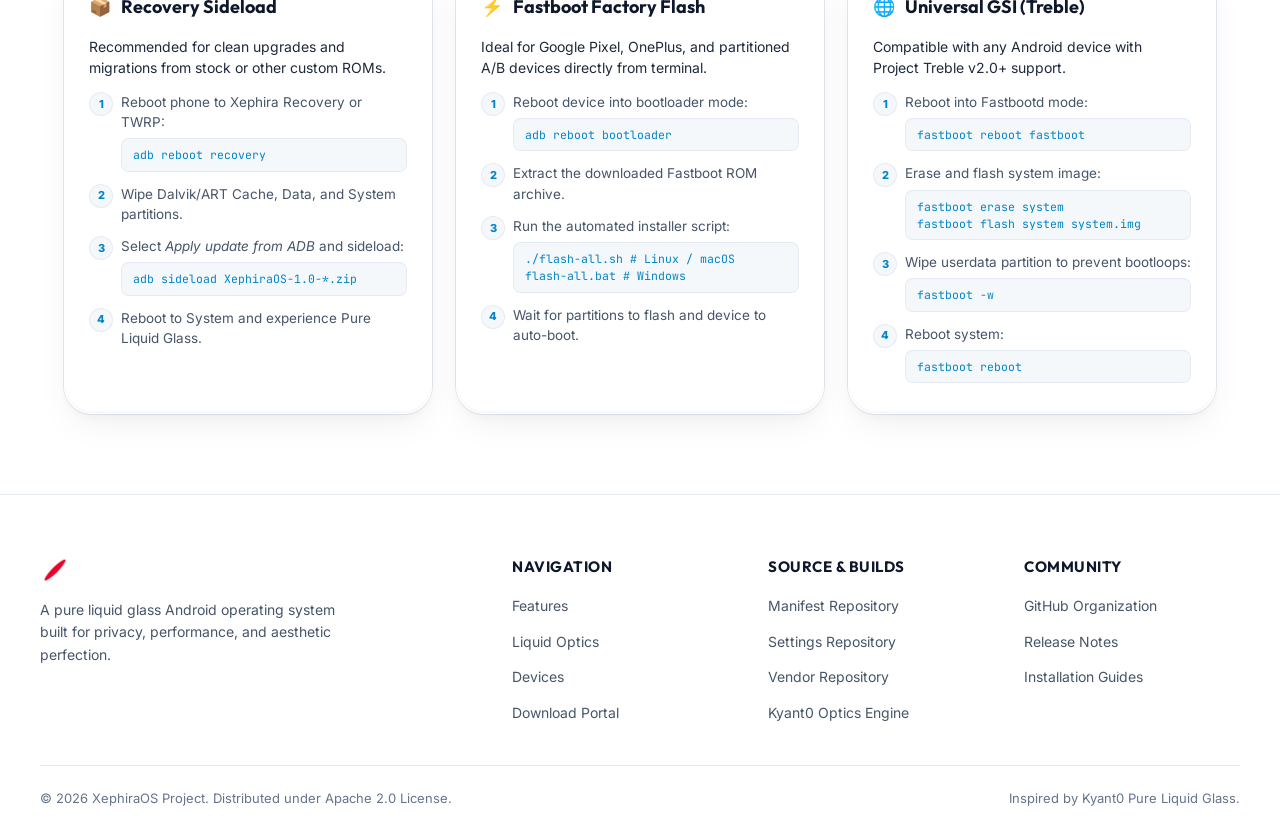
==== commit a83f1a2d: "Add white background light mode, theme toggle, and Settings Home and About Phone views; remove all g" ====
--- a/downloads.html
+++ b/downloads.html
@@ -23,10 +23,6 @@
 </head>
 <body>
 
-    <div class="ambient-glow-1"></div>
-    <div class="ambient-glow-2"></div>
-    <div class="ambient-glow-3"></div>
-
     <!-- ─── FLOATING LIQUID GLASS NAVBAR ─── -->
     <div class="navbar-wrapper">
         <nav class="liquid-glass navbar" id="mainNavbar">
@@ -44,6 +40,11 @@
             </ul>
 
             <div class="nav-actions">
+                <button class="theme-toggle-btn" id="themeToggleBtn" aria-label="Toggle Night/Light theme">
+                    <span class="theme-toggle-icon">☀️</span>
+                    <span class="theme-toggle-icon">🌙</span>
+                    <span class="theme-toggle-pill"></span>
+                </button>
                 <a href="https://github.com/XephiraOS" target="_blank" class="liquid-btn" style="padding: 9px 18px; font-size: 13.5px;">
                     <svg width="16" height="16" viewBox="0 0 24 24" fill="currentColor" style="margin-right: 4px;"><path d="M12 0c-6.626 0-12 5.373-12 12 0 5.302 3.438 9.8 8.207 11.387.599.111.793-.261.793-.577v-2.234c-3.338.726-4.033-1.416-4.033-1.416-.546-1.387-1.333-1.756-1.333-1.756-1.089-.745.083-.729.083-.729 1.205.084 1.839 1.237 1.839 1.237 1.07 1.834 2.807 1.304 3.492.997.107-.775.418-1.305.762-1.604-2.665-.305-5.467-1.334-5.467-5.931 0-1.311.469-2.381 1.236-3.221-.124-.303-.535-1.524.117-3.176 0 0 1.008-.322 3.301 1.23.957-.266 1.983-.399 3.003-.404 1.02.005 2.047.138 3.006.404 2.291-1.552 3.297-1.23 3.297-1.23.653 1.653.242 2.874.118 3.176.77.84 1.235 1.911 1.235 3.221 0 4.609-2.807 5.624-5.479 5.921.43.372.823 1.102.823 2.222v3.293c0 .319.192.694.801.576 4.765-1.589 8.199-6.086 8.199-11.386 0-6.627-5.373-12-12-12z"/></svg>
                     GitHub
--- a/css/liquid-glass.css
+++ b/css/liquid-glass.css
@@ -1,68 +1,143 @@
 /*
- * XephiraOS - Kyant0 White Liquid Glass Design System
- * Pure White Liquid Glass, SDF Meniscus Optics, and Specular Rim Highlights
- * Inspired by Kyant0/AndroidLiquidGlass & Apple VisionOS Pure Crystal Frosted Glass
+ * XephiraOS - Kyant0 Liquid Glass Optical Engine
+ * Adaptive Light (White Background) & Night (Dark) Modes
+ * Pure optical meniscus refraction, crystal water translucency, zero glow
  */
 
 :root {
-    /* ─── PURE WHITE LIQUID GLASS TOKENS ─── */
-    --glass-bg-top: rgba(255, 255, 255, 0.26);
-    --glass-bg-mid: rgba(255, 255, 255, 0.14);
-    --glass-bg-bottom: rgba(255, 255, 255, 0.06);
-
-    --glass-border-outer: rgba(255, 255, 255, 0.50);
-    --glass-border-highlight: rgba(255, 255, 255, 0.95);
-    --glass-border-subtle: rgba(255, 255, 255, 0.30);
-
-    --glass-blur-heavy: 36px;
-    --glass-blur-std: 26px;
-    --glass-blur-light: 18px;
-
-    /* White Crystal Specular & Ambient Shadows */
-    --glass-shadow: 
-        0 20px 48px -12px rgba(0, 0, 0, 0.55), 
-        0 0 24px rgba(255, 255, 255, 0.16),
-        inset 0 1.5px 2px rgba(255, 255, 255, 0.95),
-        inset 0 -1px 2px rgba(255, 255, 255, 0.30);
-
-    --glass-shadow-hover: 
-        0 28px 64px -10px rgba(0, 0, 0, 0.65), 
-        0 0 40px rgba(255, 255, 255, 0.38),
-        inset 0 2px 3px rgba(255, 255, 255, 1.0),
-        inset 0 -1.5px 2px rgba(255, 255, 255, 0.45);
-
-    --glass-shadow-active: 
-        0 12px 28px -6px rgba(0, 0, 0, 0.45),
-        0 0 18px rgba(255, 255, 255, 0.2),
-        inset 0 1px 1.5px rgba(255, 255, 255, 0.85);
-
-    --accent-glow: rgba(255, 255, 255, 0.40);
+    /* ─── LIGHT THEME (DEFAULT: WHITE COLOR BACKGROUND) ─── */
+    --theme-bg: #ffffff;
+    --theme-bg-subtle: #f8fafc;
+    --theme-text-pure: #0f172a;
+    --theme-text-primary: #1e293b;
+    --theme-text-secondary: #475569;
+    --theme-text-muted: #64748b;
+
+    /* Light Liquid Glass Surfaces */
+    --kyant-glass-bg: rgba(255, 255, 255, 0.78);
+    --kyant-glass-bg-hover: rgba(255, 255, 255, 0.92);
+    --kyant-border-rim: rgba(255, 255, 255, 0.95);
+    --kyant-border-rim-hover: #ffffff;
+
+    --kyant-meniscus-shadow: 
+        0 14px 34px -8px rgba(15, 23, 42, 0.08),
+        0 4px 12px -2px rgba(15, 23, 42, 0.04),
+        inset 0 2px 3px 0 #ffffff,
+        inset 0 -1.5px 2px 0 rgba(15, 23, 42, 0.05),
+        0 0 0 1px rgba(226, 232, 240, 0.8);
+
+    --kyant-meniscus-shadow-hover: 
+        0 22px 48px -10px rgba(15, 23, 42, 0.12),
+        0 8px 20px -4px rgba(15, 23, 42, 0.06),
+        inset 0 2.5px 3.5px 0 #ffffff,
+        0 0 0 1px rgba(203, 213, 225, 0.9);
+
+    --kyant-btn-bg: rgba(255, 255, 255, 0.85);
+    --kyant-btn-border: rgba(203, 213, 225, 0.8);
+    --kyant-btn-text: #0f172a;
+
+    --navbar-bg: rgba(255, 255, 255, 0.82);
+    --navbar-border: rgba(226, 232, 240, 0.9);
+
+    --card-inner-tile: rgba(241, 245, 249, 0.7);
+    --card-inner-border: rgba(226, 232, 240, 0.8);
+
+    --accent-blue: #0284c7;
+    --accent-pill: rgba(2, 132, 199, 0.12);
+    --accent-pill-text: #0369a1;
+}
+
+/* ─── NIGHT / DARK THEME OVERRIDES ─── */
+[data-theme="dark"] {
+    --theme-bg: #030712;
+    --theme-bg-subtle: #080e1e;
+    --theme-text-pure: #ffffff;
+    --theme-text-primary: #f8fafc;
+    --theme-text-secondary: #cbd5e1;
+    --theme-text-muted: #94a3b8;
+
+    --kyant-glass-bg: linear-gradient(
+        140deg, 
+        rgba(255, 255, 255, 0.20) 0%, 
+        rgba(255, 255, 255, 0.08) 50%, 
+        rgba(255, 255, 255, 0.03) 100%
+    );
+    --kyant-glass-bg-hover: linear-gradient(
+        140deg, 
+        rgba(255, 255, 255, 0.28) 0%, 
+        rgba(255, 255, 255, 0.14) 50%, 
+        rgba(255, 255, 255, 0.06) 100%
+    );
+    --kyant-border-rim: rgba(255, 255, 255, 0.40);
+    --kyant-border-rim-hover: rgba(255, 255, 255, 0.75);
+
+    --kyant-meniscus-shadow: 
+        0 20px 45px -10px rgba(0, 0, 0, 0.65),
+        0 4px 16px rgba(0, 0, 0, 0.35),
+        inset 0 2px 3px 0 rgba(255, 255, 255, 0.9),
+        inset 0 -2px 3px 0 rgba(0, 0, 0, 0.25),
+        0 0 0 1px rgba(255, 255, 255, 0.2);
+
+    --kyant-meniscus-shadow-hover: 
+        0 28px 60px -10px rgba(0, 0, 0, 0.8),
+        inset 0 2.5px 3.5px 0 #ffffff,
+        inset 0 -2px 3px 0 rgba(0, 0, 0, 0.3),
+        0 0 0 1px rgba(255, 255, 255, 0.5);
+
+    --kyant-btn-bg: linear-gradient(180deg, rgba(255, 255, 255, 0.25) 0%, rgba(255, 255, 255, 0.10) 100%);
+    --kyant-btn-border: rgba(255, 255, 255, 0.5);
+    --kyant-btn-text: #ffffff;
+
+    --navbar-bg: linear-gradient(140deg, rgba(255, 255, 255, 0.22) 0%, rgba(255, 255, 255, 0.08) 100%);
+    --navbar-border: rgba(255, 255, 255, 0.4);
+
+    --card-inner-tile: rgba(255, 255, 255, 0.12);
+    --card-inner-border: rgba(255, 255, 255, 0.25);
+
     --accent-blue: #38bdf8;
-    --accent-ice: #e0f2fe;
-}
-
-/* ─── BASE WHITE LIQUID GLASS SURFACE ─── */
+    --accent-pill: rgba(56, 189, 248, 0.18);
+    --accent-pill-text: #38bdf8;
+}
+
+/* ─── BASE OPTICAL LIQUID GLASS SURFACE ─── */
 .liquid-glass {
     position: relative;
-    background: linear-gradient(
-        165deg, 
-        var(--glass-bg-top) 0%, 
-        var(--glass-bg-mid) 42%, 
-        var(--glass-bg-bottom) 100%
-    );
-    backdrop-filter: blur(var(--glass-blur-std)) saturate(190%) brightness(114%);
-    -webkit-backdrop-filter: blur(var(--glass-blur-std)) saturate(190%) brightness(114%);
-    border: 1px solid var(--glass-border-outer);
+    background: var(--kyant-glass-bg);
+    backdrop-filter: blur(24px) saturate(180%);
+    -webkit-backdrop-filter: blur(24px) saturate(180%);
+    border: 1px solid var(--kyant-border-rim);
     border-radius: 28px;
-    box-shadow: var(--glass-shadow);
-    transition: transform 0.28s cubic-bezier(0.34, 1.56, 0.64, 1), 
-                box-shadow 0.28s ease, 
-                border-color 0.28s ease,
-                background 0.28s ease;
+    box-shadow: var(--kyant-meniscus-shadow);
+    transition: transform 0.25s cubic-bezier(0.34, 1.56, 0.64, 1), 
+                box-shadow 0.25s ease, 
+                border-color 0.25s ease,
+                background 0.25s ease;
     overflow: hidden;
 }
 
-/* Kyant0 Dynamic White Specular Meniscus Sweep */
+.liquid-glass:hover {
+    border-color: var(--kyant-border-rim-hover);
+    background: var(--kyant-glass-bg-hover);
+    box-shadow: var(--kyant-meniscus-shadow-hover);
+    transform: translateY(-3px);
+}
+
+.liquid-glass:active {
+    transform: scale(0.985);
+}
+
+/* Kyant0 Meniscus Optical Rim Layer */
+.liquid-glass::after {
+    content: '';
+    position: absolute;
+    inset: 1.5px;
+    border-radius: inherit;
+    border: 1px solid rgba(255, 255, 255, 0.45);
+    pointer-events: none;
+    z-index: 1;
+}
+
+/* Specular Light Sweep (Clean white beam, no colored glow) */
 .liquid-glass::before {
     content: '';
     position: absolute;
@@ -74,149 +149,108 @@
         90deg, 
         transparent 0%, 
         rgba(255, 255, 255, 0.0) 20%, 
-        rgba(255, 255, 255, 0.45) 50%, 
+        rgba(255, 255, 255, 0.35) 50%, 
         rgba(255, 255, 255, 0.0) 80%, 
         transparent 100%
     );
     transform: skewX(-25deg);
     pointer-events: none;
-    animation: whiteLiquidSheenSweep 7.5s infinite cubic-bezier(0.4, 0, 0.2, 1);
-    z-index: 1;
-}
-
-@keyframes whiteLiquidSheenSweep {
+    animation: kyantSheenSweep 8s infinite cubic-bezier(0.4, 0, 0.2, 1);
+    z-index: 2;
+}
+
+@keyframes kyantSheenSweep {
     0% { left: -160%; opacity: 0; }
     12% { opacity: 1; }
-    42% { left: 210%; opacity: 0; }
+    38% { left: 210%; opacity: 0; }
     100% { left: 210%; opacity: 0; }
 }
 
-/* White Liquid Glass Hover State */
-.liquid-glass:hover {
-    border-color: rgba(255, 255, 255, 0.85);
-    background: linear-gradient(
-        165deg, 
-        rgba(255, 255, 255, 0.34) 0%, 
-        rgba(255, 255, 255, 0.20) 42%, 
-        rgba(255, 255, 255, 0.10) 100%
-    );
-    box-shadow: var(--glass-shadow-hover);
-    transform: translateY(-4px);
-}
-
-.liquid-glass:active {
-    transform: scale(0.985);
-    box-shadow: var(--glass-shadow-active);
-}
-
-/* ─── VARIANT: HEAVY WHITE LIQUID GLASS (Navbar, Modals, Banner) ─── */
+/* ─── VARIANT: HEAVY GLASS (Navbar, Modals, Banner) ─── */
 .liquid-glass-heavy {
-    background: linear-gradient(
-        165deg, 
-        rgba(255, 255, 255, 0.32) 0%, 
-        rgba(255, 255, 255, 0.18) 50%, 
-        rgba(255, 255, 255, 0.08) 100%
-    );
-    backdrop-filter: blur(var(--glass-blur-heavy)) saturate(200%) brightness(118%);
-    -webkit-backdrop-filter: blur(var(--glass-blur-heavy)) saturate(200%) brightness(118%);
-    border: 1px solid rgba(255, 255, 255, 0.65);
-    box-shadow: 
-        0 24px 56px -12px rgba(0, 0, 0, 0.6), 
-        0 0 32px rgba(255, 255, 255, 0.22),
-        inset 0 2px 3px rgba(255, 255, 255, 1.0),
-        inset 0 -1.5px 2px rgba(255, 255, 255, 0.4);
-}
-
-/* ─── VARIANT: SUBTLE WHITE LIQUID GLASS (Inner tiles, inputs, spec chips) ─── */
+    background: var(--kyant-glass-bg);
+    backdrop-filter: blur(32px) saturate(190%);
+    -webkit-backdrop-filter: blur(32px) saturate(190%);
+    border: 1.5px solid var(--kyant-border-rim);
+    box-shadow: var(--kyant-meniscus-shadow);
+}
+
+/* ─── VARIANT: SUBTLE GLASS (Tiles, Inputs, Pills) ─── */
 .liquid-glass-subtle {
-    background: linear-gradient(
-        165deg, 
-        rgba(255, 255, 255, 0.20) 0%, 
-        rgba(255, 255, 255, 0.10) 100%
-    );
-    backdrop-filter: blur(var(--glass-blur-light)) saturate(175%) brightness(112%);
-    -webkit-backdrop-filter: blur(var(--glass-blur-light)) saturate(175%) brightness(112%);
-    border: 1px solid rgba(255, 255, 255, 0.40);
+    background: var(--card-inner-tile);
+    border: 1px solid var(--card-inner-border);
+    backdrop-filter: blur(16px);
+    -webkit-backdrop-filter: blur(16px);
     border-radius: 20px;
-    box-shadow: 
-        0 4px 16px rgba(0, 0, 0, 0.25),
-        inset 0 1.2px 1.5px rgba(255, 255, 255, 0.9);
-}
-
-/* ─── WHITE LIQUID GLASS BUTTONS ─── */
+    box-shadow: inset 0 1px 1.5px rgba(255, 255, 255, 0.7);
+}
+
+/* ─── LIQUID BUTTONS ─── */
 .liquid-btn {
     position: relative;
     display: inline-flex;
     align-items: center;
     justify-content: center;
     gap: 10px;
-    padding: 13px 26px;
+    padding: 12px 26px;
     font-family: 'Inter', sans-serif;
     font-size: 14.5px;
     font-weight: 600;
-    color: #ffffff;
+    color: var(--kyant-btn-text);
     text-decoration: none;
-    background: linear-gradient(
-        180deg, 
-        rgba(255, 255, 255, 0.36) 0%, 
-        rgba(255, 255, 255, 0.16) 100%
-    );
-    border: 1px solid rgba(255, 255, 255, 0.65);
+    background: var(--kyant-btn-bg);
+    border: 1.5px solid var(--kyant-btn-border);
     border-radius: 999px;
-    backdrop-filter: blur(20px) brightness(118%);
-    -webkit-backdrop-filter: blur(20px) brightness(118%);
+    backdrop-filter: blur(20px);
+    -webkit-backdrop-filter: blur(20px);
     cursor: pointer;
     box-shadow: 
-        0 6px 22px rgba(0, 0, 0, 0.35), 
-        0 0 18px rgba(255, 255, 255, 0.22), 
-        inset 0 1.5px 2px rgba(255, 255, 255, 0.95);
+        0 4px 14px rgba(15, 23, 42, 0.08), 
+        inset 0 1.5px 2px #ffffff;
     transition: all 0.25s cubic-bezier(0.34, 1.56, 0.64, 1);
     overflow: hidden;
 }
 
 .liquid-btn:hover {
-    background: linear-gradient(
-        180deg, 
-        rgba(255, 255, 255, 0.50) 0%, 
-        rgba(255, 255, 255, 0.24) 100%
-    );
-    border-color: rgba(255, 255, 255, 0.95);
+    transform: translateY(-2px);
+    border-color: var(--accent-blue);
     box-shadow: 
-        0 12px 32px rgba(255, 255, 255, 0.35), 
-        0 0 28px rgba(255, 255, 255, 0.50),
+        0 8px 22px rgba(15, 23, 42, 0.14), 
         inset 0 2px 2px #ffffff;
-    transform: translateY(-2px);
-    color: #ffffff;
 }
 
 .liquid-btn:active {
     transform: scale(0.96);
-    box-shadow: 0 2px 8px rgba(0, 0, 0, 0.4);
-}
-
-/* Primary High-Gloss Solid White Glass Button */
+}
+
 .liquid-btn-primary {
-    background: linear-gradient(180deg, #ffffff 0%, rgba(240, 245, 255, 0.95) 100%);
-    color: #030712;
-    border: 1px solid #ffffff;
-    box-shadow: 
-        0 8px 26px rgba(255, 255, 255, 0.55), 
-        0 0 20px rgba(255, 255, 255, 0.40),
-        inset 0 1.5px 2px #ffffff;
-    font-weight: 700;
+    background: #0284c7;
+    color: #ffffff;
+    border: 1.5px solid #0284c7;
+    box-shadow: 0 6px 18px rgba(2, 132, 199, 0.28), inset 0 1px 1.5px rgba(255, 255, 255, 0.4);
 }
 
 .liquid-btn-primary:hover {
+    background: #0369a1;
+    border-color: #0369a1;
+    color: #ffffff;
+    box-shadow: 0 8px 24px rgba(2, 132, 199, 0.4);
+}
+
+[data-theme="dark"] .liquid-btn-primary {
     background: #ffffff;
-    box-shadow: 
-        0 12px 38px rgba(255, 255, 255, 0.75), 
-        0 0 35px rgba(255, 255, 255, 0.60),
-        inset 0 2px 2px #ffffff;
+    color: #020617;
+    border: 1.5px solid #ffffff;
+    box-shadow: 0 6px 20px rgba(255, 255, 255, 0.25), inset 0 1.5px 2px #ffffff;
+}
+
+[data-theme="dark"] .liquid-btn-primary:hover {
+    background: #f1f5f9;
     color: #000000;
-    transform: translateY(-2px);
-}
-
-/* ─── WHITE LIQUID GLASS PILLS & BADGES ─── */
+    box-shadow: 0 8px 26px rgba(255, 255, 255, 0.4);
+}
+
+/* ─── LIQUID PILLS & BADGES ─── */
 .liquid-pill {
     display: inline-flex;
     align-items: center;
@@ -224,55 +258,51 @@
     padding: 6px 16px;
     font-size: 11.5px;
     font-weight: 700;
-    color: #ffffff;
-    background: rgba(255, 255, 255, 0.24);
-    border: 1px solid rgba(255, 255, 255, 0.62);
+    color: var(--theme-text-pure);
+    background: var(--kyant-btn-bg);
+    border: 1px solid var(--kyant-btn-border);
     border-radius: 999px;
-    backdrop-filter: blur(16px) brightness(120%);
-    -webkit-backdrop-filter: blur(16px) brightness(120%);
-    letter-spacing: 0.6px;
-    box-shadow: 
-        0 4px 16px rgba(0, 0, 0, 0.2), 
-        0 0 18px rgba(255, 255, 255, 0.2),
-        inset 0 1.2px 1.5px rgba(255, 255, 255, 0.95);
+    backdrop-filter: blur(14px);
+    -webkit-backdrop-filter: blur(14px);
+    letter-spacing: 0.5px;
+    box-shadow: inset 0 1px 1.5px rgba(255, 255, 255, 0.7);
 }
 
 .liquid-pill-dot {
     width: 6px;
     height: 6px;
     border-radius: 50%;
-    background: #38bdf8;
-    box-shadow: 0 0 10px #38bdf8;
+    background: var(--accent-blue);
 }
 
 .liquid-pill-green .liquid-pill-dot {
-    background: #4ade80;
-    box-shadow: 0 0 10px #4ade80;
-}
-
-/* ─── WHITE LIQUID GLASS SEARCH & INPUTS ─── */
+    background: #16a34a;
+}
+
+/* ─── LIQUID INPUT WRAPPER ─── */
 .liquid-input-wrapper {
     position: relative;
     display: flex;
     align-items: center;
-    background: linear-gradient(180deg, rgba(255, 255, 255, 0.22) 0%, rgba(255, 255, 255, 0.10) 100%);
-    border: 1px solid rgba(255, 255, 255, 0.45);
+    background: var(--card-inner-tile);
+    border: 1.5px solid var(--card-inner-border);
     border-radius: 999px;
-    backdrop-filter: blur(24px) brightness(115%);
-    -webkit-backdrop-filter: blur(24px) brightness(115%);
+    backdrop-filter: blur(20px);
+    -webkit-backdrop-filter: blur(20px);
     padding: 10px 18px;
-    box-shadow: 
-        0 4px 20px rgba(0, 0, 0, 0.25),
-        inset 0 1px 1.5px rgba(255, 255, 255, 0.85);
+    box-shadow: inset 0 1px 2px rgba(15, 23, 42, 0.04);
     transition: all 0.25s ease;
 }
 
 .liquid-input-wrapper:focus-within {
-    border-color: rgba(255, 255, 255, 0.95);
-    box-shadow: 
-        0 0 28px rgba(255, 255, 255, 0.35),
-        inset 0 1.5px 2px #ffffff;
-    background: linear-gradient(180deg, rgba(255, 255, 255, 0.32) 0%, rgba(255, 255, 255, 0.16) 100%);
+    border-color: var(--accent-blue);
+    background: #ffffff;
+    box-shadow: 0 4px 16px rgba(15, 23, 42, 0.08);
+}
+
+[data-theme="dark"] .liquid-input-wrapper:focus-within {
+    background: rgba(255, 255, 255, 0.18);
+    border-color: #ffffff;
 }
 
 .liquid-input {
@@ -280,12 +310,12 @@
     background: transparent;
     border: none;
     outline: none;
-    color: #ffffff;
+    color: var(--theme-text-pure);
     font-family: inherit;
     font-size: 14.5px;
     padding-left: 10px;
 }
 
 .liquid-input::placeholder {
-    color: rgba(255, 255, 255, 0.60);
-}
+    color: var(--theme-text-muted);
+}
--- a/css/style.css
+++ b/css/style.css
@@ -1,32 +1,13 @@
 /*
- * XephiraOS Official Website Stylesheet
- * Full White Liquid Glass Aesthetic — Meniscus Refraction & Luminous Frosted Panes
- * Inspired by Kyant0 Pure Liquid Glass & Apple VisionOS Crystal Architecture
+ * XephiraOS Official Stylesheet
+ * White Background Theme & Night Theme Switcher
+ * Pure Optical Liquid Glass — Zero Neon Glow
  */
 
 :root {
     --font-heading: 'Outfit', -apple-system, BlinkMacSystemFont, 'Segoe UI', Roboto, sans-serif;
     --font-body: 'Inter', -apple-system, BlinkMacSystemFont, 'Segoe UI', Roboto, sans-serif;
     --font-mono: 'JetBrains Mono', 'Fira Code', monospace;
-
-    --bg-main: #020408;
-    --bg-surface: #070c16;
-    --text-pure: #ffffff;
-    --text-primary: #f8fafc;
-    --text-secondary: #cbd5e1;
-    --text-muted: #94a3b8;
-
-    --accent-blue: #38bdf8;
-    --accent-cyan: #06b6d4;
-    --accent-purple: #a855f7;
-    --accent-emerald: #4ade80;
-
-    /* White Liquid Glass Tokens */
-    --w-glass-card-bg: linear-gradient(165deg, rgba(255, 255, 255, 0.24) 0%, rgba(255, 255, 255, 0.12) 45%, rgba(255, 255, 255, 0.05) 100%);
-    --w-glass-card-border: rgba(255, 255, 255, 0.48);
-    --w-glass-card-border-hover: rgba(255, 255, 255, 0.85);
-    --w-glass-shadow: 0 20px 48px -12px rgba(0, 0, 0, 0.55), 0 0 24px rgba(255, 255, 255, 0.16), inset 0 1.5px 2px rgba(255, 255, 255, 0.95), inset 0 -1px 2px rgba(255, 255, 255, 0.30);
-    --w-glass-shadow-hover: 0 28px 64px -10px rgba(0, 0, 0, 0.65), 0 0 38px rgba(255, 255, 255, 0.36), inset 0 2px 3px rgba(255, 255, 255, 1.0), inset 0 -1.5px 2px rgba(255, 255, 255, 0.45);
 }
 
 * {
@@ -40,59 +21,27 @@
     scroll-behavior: smooth;
 }
 
+/* ─── PURE CLEAN BACKGROUND (NO GLOW) ─── */
 body {
     font-family: var(--font-body);
-    background-color: var(--bg-main);
-    color: var(--text-primary);
+    background-color: var(--theme-bg);
+    color: var(--theme-text-primary);
     line-height: 1.6;
     overflow-x: hidden;
     position: relative;
-    /* Luminous White Crystal Caustics in Background */
-    background-image: 
-        radial-gradient(circle at 18% 12%, rgba(255, 255, 255, 0.16) 0%, transparent 45%),
-        radial-gradient(circle at 82% 35%, rgba(255, 255, 255, 0.13) 0%, transparent 45%),
-        radial-gradient(circle at 50% 85%, rgba(56, 189, 248, 0.10) 0%, transparent 50%),
-        radial-gradient(circle at 50% 45%, rgba(255, 255, 255, 0.06) 0%, transparent 60%);
-}
-
-/* Luminous Ambient Glow Blobs */
-.ambient-glow-1 {
-    position: absolute;
-    top: 4%;
-    left: 18%;
-    width: 650px;
-    height: 650px;
-    background: radial-gradient(circle, rgba(255, 255, 255, 0.22) 0%, rgba(56, 189, 248, 0.15) 45%, transparent 70%);
-    filter: blur(90px);
-    pointer-events: none;
-    z-index: 0;
-}
-
-.ambient-glow-2 {
-    position: absolute;
-    top: 44%;
-    right: 12%;
-    width: 750px;
-    height: 750px;
-    background: radial-gradient(circle, rgba(255, 255, 255, 0.18) 0%, rgba(168, 85, 247, 0.12) 45%, transparent 70%);
-    filter: blur(100px);
-    pointer-events: none;
-    z-index: 0;
-}
-
+    transition: background-color 0.3s ease, color 0.3s ease;
+    background-image: linear-gradient(180deg, var(--theme-bg) 0%, var(--theme-bg-subtle) 100%);
+    background-attachment: fixed;
+}
+
+/* Completely Disable Neon Glow Elements */
+.ambient-glow-1,
+.ambient-glow-2,
 .ambient-glow-3 {
-    position: absolute;
-    top: 75%;
-    left: 20%;
-    width: 650px;
-    height: 650px;
-    background: radial-gradient(circle, rgba(255, 255, 255, 0.18) 0%, rgba(56, 189, 248, 0.12) 50%, transparent 70%);
-    filter: blur(100px);
-    pointer-events: none;
-    z-index: 0;
-}
-
-/* ─── FLOATING WHITE LIQUID GLASS NAVBAR ─── */
+    display: none !important;
+}
+
+/* ─── FLOATING LIQUID GLASS NAVBAR ─── */
 .navbar-wrapper {
     position: fixed;
     top: 20px;
@@ -106,21 +55,18 @@
 
 .navbar {
     width: 100%;
-    max-width: 1120px;
+    max-width: 1140px;
     display: flex;
     align-items: center;
     justify-content: space-between;
-    padding: 10px 26px;
+    padding: 10px 24px;
     border-radius: 999px;
-    background: linear-gradient(135deg, rgba(255, 255, 255, 0.28) 0%, rgba(255, 255, 255, 0.15) 100%);
-    border: 1px solid rgba(255, 255, 255, 0.58);
-    box-shadow: 
-        0 16px 45px rgba(0, 0, 0, 0.45), 
-        0 0 28px rgba(255, 255, 255, 0.20), 
-        inset 0 1.5px 2px rgba(255, 255, 255, 0.95),
-        inset 0 -1px 2px rgba(255, 255, 255, 0.25);
-    backdrop-filter: blur(28px) saturate(190%) brightness(115%);
-    -webkit-backdrop-filter: blur(28px) saturate(190%) brightness(115%);
+    background: var(--navbar-bg);
+    border: 1px solid var(--navbar-border);
+    backdrop-filter: blur(28px) saturate(180%);
+    -webkit-backdrop-filter: blur(28px) saturate(180%);
+    box-shadow: 0 10px 30px -8px rgba(15, 23, 42, 0.08), inset 0 1.5px 2px #ffffff;
+    transition: all 0.3s ease;
 }
 
 .brand-link {
@@ -131,37 +77,35 @@
 }
 
 .brand-logo {
-    width: 34px;
-    height: 34px;
+    width: 32px;
+    height: 32px;
     object-fit: contain;
-    filter: drop-shadow(0 0 10px rgba(255, 255, 255, 0.6));
-    transition: transform 0.3s ease;
+    transition: transform 0.25s ease;
 }
 
 .brand-link:hover .brand-logo {
-    transform: rotate(8deg) scale(1.08);
+    transform: scale(1.08) rotate(4deg);
 }
 
 .brand-text {
     font-family: var(--font-heading);
     font-size: 20px;
     font-weight: 800;
-    color: var(--text-pure);
+    color: var(--theme-text-pure);
     letter-spacing: -0.5px;
-    text-shadow: 0 0 16px rgba(255, 255, 255, 0.4);
 }
 
 .nav-links {
     display: flex;
     align-items: center;
-    gap: 26px;
+    gap: 22px;
     list-style: none;
 }
 
 .nav-link {
     font-size: 14.5px;
     font-weight: 500;
-    color: var(--text-secondary);
+    color: var(--theme-text-secondary);
     text-decoration: none;
     padding: 6px 14px;
     border-radius: 999px;
@@ -169,39 +113,94 @@
 }
 
 .nav-link:hover {
-    color: #ffffff;
-    background: rgba(255, 255, 255, 0.20);
-    box-shadow: inset 0 1px 1px rgba(255, 255, 255, 0.8), 0 0 12px rgba(255, 255, 255, 0.15);
+    color: var(--theme-text-pure);
+    background: rgba(15, 23, 42, 0.05);
+}
+
+[data-theme="dark"] .nav-link:hover {
+    background: rgba(255, 255, 255, 0.14);
 }
 
 .nav-link.active {
-    color: #ffffff;
-    background: rgba(255, 255, 255, 0.28);
-    border: 1px solid rgba(255, 255, 255, 0.55);
-    box-shadow: inset 0 1.2px 1.5px rgba(255, 255, 255, 0.9), 0 0 15px rgba(255, 255, 255, 0.2);
+    color: var(--theme-text-pure);
+    background: rgba(15, 23, 42, 0.08);
+    font-weight: 600;
+}
+
+[data-theme="dark"] .nav-link.active {
+    background: rgba(255, 255, 255, 0.2);
 }
 
 .nav-actions {
     display: flex;
     align-items: center;
     gap: 12px;
+}
+
+/* ─── LIQUID GLASS THEME SWITCHER TOGGLE ─── */
+.theme-toggle-btn {
+    display: flex;
+    align-items: center;
+    justify-content: space-between;
+    width: 66px;
+    height: 34px;
+    border-radius: 999px;
+    background: var(--card-inner-tile);
+    border: 1.5px solid var(--card-inner-border);
+    padding: 3px;
+    cursor: pointer;
+    position: relative;
+    box-shadow: inset 0 1px 2px rgba(15, 23, 42, 0.08);
+    transition: all 0.25s ease;
+}
+
+.theme-toggle-btn:hover {
+    border-color: var(--accent-blue);
+}
+
+.theme-toggle-icon {
+    font-size: 13px;
+    z-index: 2;
+    width: 26px;
+    text-align: center;
+    user-select: none;
+    line-height: 1;
+}
+
+.theme-toggle-pill {
+    position: absolute;
+    top: 3px;
+    left: 3px;
+    width: 26px;
+    height: 26px;
+    border-radius: 50%;
+    background: #ffffff;
+    box-shadow: 0 2px 8px rgba(15, 23, 42, 0.15), inset 0 1px 1px #ffffff;
+    transition: transform 0.25s cubic-bezier(0.34, 1.56, 0.64, 1);
+    z-index: 1;
+}
+
+[data-theme="dark"] .theme-toggle-pill {
+    transform: translateX(32px);
+    background: #1e293b;
+    box-shadow: 0 2px 8px rgba(0, 0, 0, 0.5), inset 0 1px 1px rgba(255, 255, 255, 0.2);
 }
 
 .mobile-menu-btn {
     display: none;
-    background: rgba(255, 255, 255, 0.2);
-    border: 1px solid rgba(255, 255, 255, 0.5);
-    color: #ffffff;
+    background: var(--card-inner-tile);
+    border: 1px solid var(--card-inner-border);
+    color: var(--theme-text-pure);
     font-size: 18px;
     padding: 6px 12px;
-    border-radius: 10px;
+    border-radius: 12px;
     cursor: pointer;
 }
 
 /* ─── HERO SECTION ─── */
 .hero-section {
     position: relative;
-    padding: 150px 24px 80px;
+    padding: 140px 24px 70px;
     max-width: 1240px;
     margin: 0 auto;
     z-index: 1;
@@ -217,7 +216,7 @@
 .hero-text {
     display: flex;
     flex-direction: column;
-    gap: 24px;
+    gap: 22px;
 }
 
 .hero-pill-badge {
@@ -226,90 +225,120 @@
 
 .hero-title {
     font-family: var(--font-heading);
-    font-size: 64px;
-    font-weight: 900;
-    line-height: 1.05;
-    letter-spacing: -2px;
-    color: var(--text-pure);
-    text-shadow: 0 4px 24px rgba(0, 0, 0, 0.6);
+    font-size: 60px;
+    font-weight: 850;
+    line-height: 1.08;
+    letter-spacing: -1.8px;
+    color: var(--theme-text-pure);
 }
 
 .hero-gradient-text {
-    background: linear-gradient(135deg, #ffffff 0%, #e0f2fe 40%, #7dd3fc 80%, #38bdf8 100%);
+    background: linear-gradient(135deg, #0284c7 0%, #0369a1 100%);
     -webkit-background-clip: text;
     -webkit-text-fill-color: transparent;
-    filter: drop-shadow(0 0 25px rgba(255, 255, 255, 0.45));
+}
+
+[data-theme="dark"] .hero-gradient-text {
+    background: linear-gradient(135deg, #ffffff 0%, #7dd3fc 60%, #38bdf8 100%);
+    -webkit-background-clip: text;
+    -webkit-text-fill-color: transparent;
 }
 
 .hero-subtitle {
-    font-size: 19px;
+    font-size: 18px;
     line-height: 1.6;
-    color: var(--text-secondary);
-    max-width: 560px;
+    color: var(--theme-text-secondary);
+    max-width: 540px;
 }
 
 .hero-cta-row {
     display: flex;
     align-items: center;
     gap: 16px;
-    padding-top: 8px;
+    padding-top: 6px;
 }
 
 .hero-stats-row {
     display: flex;
     gap: 36px;
-    padding-top: 24px;
-    border-top: 1px solid rgba(255, 255, 255, 0.16);
+    padding-top: 22px;
+    border-top: 1px solid var(--card-inner-border);
 }
 
 .stat-item h3 {
     font-family: var(--font-heading);
     font-size: 26px;
     font-weight: 800;
-    color: var(--text-pure);
-    text-shadow: 0 0 15px rgba(255, 255, 255, 0.4);
+    color: var(--theme-text-pure);
 }
 
 .stat-item p {
     font-size: 13px;
-    color: var(--text-muted);
-}
-
-/* ─── WHITE CERAMIC LIQUID GLASS PHONE SHOWCASE ─── */
+    color: var(--theme-text-muted);
+}
+
+/* ─── PHONE MOCKUP (WITH SETTINGS HOME & ABOUT PHONE) ─── */
 .hero-phone-wrap {
     display: flex;
-    justify-content: center;
+    flex-direction: column;
     align-items: center;
     position: relative;
-}
-
+    gap: 16px;
+}
+
+/* Phone View Switcher Tabs (Above Phone) */
+.phone-mode-switcher {
+    display: flex;
+    background: var(--card-inner-tile);
+    border: 1.5px solid var(--card-inner-border);
+    padding: 4px;
+    border-radius: 999px;
+    box-shadow: 0 4px 14px rgba(15, 23, 42, 0.05);
+    gap: 4px;
+}
+
+.phone-mode-btn {
+    padding: 7px 18px;
+    border-radius: 999px;
+    border: none;
+    background: transparent;
+    font-size: 12.5px;
+    font-weight: 600;
+    color: var(--theme-text-secondary);
+    cursor: pointer;
+    transition: all 0.22s ease;
+}
+
+.phone-mode-btn.active {
+    background: #ffffff;
+    color: #0f172a;
+    box-shadow: 0 2px 8px rgba(15, 23, 42, 0.12);
+}
+
+[data-theme="dark"] .phone-mode-btn.active {
+    background: rgba(255, 255, 255, 0.25);
+    color: #ffffff;
+}
+
+/* Physical Phone Chassis */
 .phone-mockup {
-    width: 360px;
-    height: 720px;
+    width: 365px;
+    height: 730px;
     border-radius: 48px;
-    border: 4.5px solid rgba(255, 255, 255, 0.82);
-    box-shadow: 
-        0 40px 90px -15px rgba(0, 0, 0, 0.95),
-        0 0 70px rgba(255, 255, 255, 0.38),
-        inset 0 0 0 1.5px #ffffff;
-    background: linear-gradient(155deg, rgba(255, 255, 255, 0.20) 0%, #030712 35%, #0f172a 100%);
+    border: 5px solid rgba(15, 23, 42, 0.15);
+    background: #090d16;
+    box-shadow: 0 24px 60px -15px rgba(15, 23, 42, 0.25), 0 8px 20px -5px rgba(15, 23, 42, 0.15);
     position: relative;
-    padding: 16px 14px;
+    padding: 14px 12px;
     overflow: hidden;
     display: flex;
     flex-direction: column;
-}
-
-.phone-mockup::after {
-    content: '';
-    position: absolute;
-    top: 0;
-    left: 0;
-    right: 0;
-    height: 50%;
-    background: linear-gradient(180deg, rgba(255, 255, 255, 0.18) 0%, transparent 100%);
-    pointer-events: none;
-    border-radius: 44px 44px 0 0;
+    transition: all 0.3s ease;
+}
+
+[data-theme="dark"] .phone-mockup {
+    border-color: rgba(255, 255, 255, 0.35);
+    box-shadow: 0 35px 80px -15px rgba(0, 0, 0, 0.8), 0 0 0 1px rgba(255, 255, 255, 0.1);
 }
 
 .mockup-header {
@@ -317,44 +346,268 @@
     justify-content: space-between;
     align-items: center;
     font-size: 11px;
-    font-weight: 600;
-    color: rgba(255, 255, 255, 0.9);
-    padding: 2px 10px 12px;
+    font-weight: 700;
+    color: #ffffff;
+    padding: 4px 10px 10px;
+    z-index: 10;
 }
 
 .mockup-screen-container {
     flex: 1;
     display: flex;
     flex-direction: column;
-    gap: 10px;
     overflow-y: auto;
-    padding-bottom: 10px;
     scrollbar-width: none;
+    position: relative;
+    border-radius: 36px;
 }
 
 .mockup-screen-container::-webkit-scrollbar {
     display: none;
 }
 
-/* White Liquid Glass Inside Phone Screen */
-.mockup-screen-container .liquid-glass {
-    background: linear-gradient(145deg, rgba(255, 255, 255, 0.26) 0%, rgba(255, 255, 255, 0.12) 100%);
-    border: 1px solid rgba(255, 255, 255, 0.55);
-    box-shadow: 0 10px 25px rgba(0, 0, 0, 0.4), inset 0 1.2px 1.5px #ffffff;
+/* Phone Screen Views */
+.phone-view {
+    display: none;
+    flex-direction: column;
+    gap: 12px;
+    padding: 4px;
+    animation: fadeInView 0.25s ease;
+}
+
+.phone-view.active {
+    display: flex;
+}
+
+@keyframes fadeInView {
+    from { opacity: 0; transform: translateY(6px); }
+    to { opacity: 1; transform: translateY(0); }
+}
+
+/* Phone Search Bar */
+.phone-search-bar {
+    display: flex;
+    align-items: center;
+    gap: 10px;
+    padding: 10px 16px;
+    border-radius: 999px;
+    background: rgba(255, 255, 255, 0.15);
+    border: 1px solid rgba(255, 255, 255, 0.3);
     backdrop-filter: blur(20px);
-}
-
-.mockup-screen-container .liquid-glass-subtle {
-    background: rgba(255, 255, 255, 0.20);
+    box-shadow: inset 0 1px 1.5px rgba(255, 255, 255, 0.6);
+    color: #ffffff;
+    font-size: 12.5px;
+}
+
+/* Phone Hero About Card */
+.phone-about-card {
+    padding: 14px 16px;
+    border-radius: 22px;
+    background: linear-gradient(140deg, rgba(255, 255, 255, 0.25) 0%, rgba(255, 255, 255, 0.08) 100%);
     border: 1px solid rgba(255, 255, 255, 0.45);
-    box-shadow: inset 0 1px 1.2px #ffffff;
+    box-shadow: 0 8px 24px rgba(0, 0, 0, 0.35), inset 0 1.5px 2px rgba(255, 255, 255, 0.8);
+    display: flex;
+    align-items: center;
+    gap: 12px;
+    cursor: pointer;
+    transition: transform 0.2s ease;
+}
+
+.phone-about-card:hover {
+    transform: scale(1.02);
+}
+
+.phone-about-logo {
+    width: 42px;
+    height: 42px;
+    border-radius: 12px;
+    background: rgba(255, 255, 255, 0.2);
+    border: 1px solid rgba(255, 255, 255, 0.5);
+    display: flex;
+    align-items: center;
+    justify-content: center;
+    padding: 4px;
+    box-shadow: inset 0 1px 1px #ffffff;
+}
+
+.phone-about-logo img {
+    width: 100%;
+    height: 100%;
+    object-fit: contain;
+}
+
+/* Status Pills Row */
+.phone-status-pills {
+    display: grid;
+    grid-template-columns: repeat(3, 1fr);
+    gap: 6px;
+}
+
+.phone-status-pill {
+    padding: 8px 4px;
+    text-align: center;
+    border-radius: 16px;
+    background: rgba(255, 255, 255, 0.12);
+    border: 1px solid rgba(255, 255, 255, 0.28);
     backdrop-filter: blur(16px);
+    box-shadow: inset 0 1px 1px rgba(255, 255, 255, 0.6);
+}
+
+.phone-status-val {
+    font-size: 11.5px;
+    font-weight: 700;
+    color: #ffffff;
+}
+
+.phone-status-lbl {
+    font-size: 9px;
+    color: #94a3b8;
+    margin-top: 1px;
+}
+
+/* Category Card Groups */
+.phone-category-card {
+    border-radius: 20px;
+    background: rgba(255, 255, 255, 0.12);
+    border: 1px solid rgba(255, 255, 255, 0.28);
+    backdrop-filter: blur(20px);
+    box-shadow: inset 0 1px 1.5px rgba(255, 255, 255, 0.5);
+    overflow: hidden;
+}
+
+.phone-category-header {
+    padding: 6px 14px 2px;
+    font-size: 9.5px;
+    font-weight: 800;
+    letter-spacing: 1px;
+    color: #38bdf8;
+    text-transform: uppercase;
+}
+
+.phone-category-item {
+    padding: 10px 14px;
+    display: flex;
+    align-items: center;
+    gap: 10px;
+    cursor: pointer;
+    transition: background 0.15s ease;
+}
+
+.phone-category-item:hover {
+    background: rgba(255, 255, 255, 0.08);
+}
+
+.phone-category-icon {
+    font-size: 15px;
+    width: 22px;
+}
+
+.phone-category-info {
+    flex: 1;
+}
+
+.phone-category-title {
+    font-size: 13px;
+    font-weight: 600;
+    color: #ffffff;
+}
+
+.phone-category-sub {
+    font-size: 10px;
+    color: #94a3b8;
+}
+
+.phone-chevron {
+    color: rgba(255, 255, 255, 0.5);
+    font-size: 14px;
+}
+
+.phone-divider {
+    height: 1px;
+    background: rgba(255, 255, 255, 0.10);
+    margin: 0 14px;
+}
+
+/* ─── ABOUT PHONE VIEW STYLES ─── */
+.about-subpage-header {
+    display: flex;
+    align-items: center;
+    gap: 12px;
+    padding: 4px 2px 8px;
+}
+
+.about-back-btn {
+    width: 32px;
+    height: 32px;
+    border-radius: 50%;
+    background: rgba(255, 255, 255, 0.2);
+    border: 1px solid rgba(255, 255, 255, 0.45);
+    display: flex;
+    align-items: center;
+    justify-content: center;
+    color: #ffffff;
+    cursor: pointer;
+    box-shadow: inset 0 1px 1px #ffffff;
+    font-size: 14px;
+}
+
+.about-hero-glass-card {
+    border-radius: 26px;
+    padding: 22px 18px;
+    display: flex;
+    flex-direction: column;
+    align-items: center;
+    text-align: center;
+    background: linear-gradient(145deg, rgba(255, 255, 255, 0.28) 0%, rgba(255, 255, 255, 0.10) 100%);
+    border: 1.5px solid rgba(255, 255, 255, 0.55);
+    box-shadow: 0 12px 30px rgba(0, 0, 0, 0.4), inset 0 2px 2px #ffffff;
+}
+
+.about-logo-wrapper {
+    width: 64px;
+    height: 64px;
+    margin-bottom: 10px;
+}
+
+.about-logo-wrapper img {
+    width: 100%;
+    height: 100%;
+    object-fit: contain;
+}
+
+/* 2x2 Specs Grid */
+.about-specs-grid {
+    display: grid;
+    grid-template-columns: 1fr 1fr;
+    gap: 8px;
+}
+
+.about-spec-box {
+    padding: 12px;
+    border-radius: 18px;
+    background: rgba(255, 255, 255, 0.12);
+    border: 1px solid rgba(255, 255, 255, 0.28);
+    box-shadow: inset 0 1px 1px rgba(255, 255, 255, 0.6);
+}
+
+.about-spec-box .label {
+    font-size: 10px;
+    color: #94a3b8;
+    text-transform: uppercase;
+    letter-spacing: 0.5px;
+}
+
+.about-spec-box .val {
+    font-size: 12px;
+    font-weight: 700;
+    color: #ffffff;
+    margin-top: 2px;
 }
 
 /* ─── SECTION STYLING ─── */
 .section {
     position: relative;
-    padding: 110px 24px;
+    padding: 90px 24px;
     max-width: 1200px;
     margin: 0 auto;
     z-index: 1;
@@ -362,46 +615,39 @@
 
 .section-header {
     text-align: center;
-    max-width: 680px;
-    margin: 0 auto 64px;
-    display: flex;
-    flex-direction: column;
-    align-items: center;
-    gap: 16px;
-}
-
-.section-badge-center {
-    text-align: center;
-    margin-bottom: 50px;
+    max-width: 660px;
+    margin: 0 auto 56px;
+    display: flex;
+    flex-direction: column;
+    align-items: center;
+    gap: 14px;
 }
 
 .section-tag {
     font-family: var(--font-heading);
     font-size: 12px;
     font-weight: 800;
-    letter-spacing: 2px;
+    letter-spacing: 1.5px;
     color: var(--accent-blue);
     text-transform: uppercase;
-    text-shadow: 0 0 12px rgba(56, 189, 248, 0.5);
 }
 
 .section-title {
     font-family: var(--font-heading);
-    font-size: 44px;
+    font-size: 40px;
     font-weight: 800;
-    color: var(--text-pure);
-    letter-spacing: -1px;
+    color: var(--theme-text-pure);
+    letter-spacing: -0.8px;
     line-height: 1.15;
-    text-shadow: 0 2px 20px rgba(0, 0, 0, 0.5);
 }
 
 .section-description {
-    font-size: 17px;
-    color: var(--text-secondary);
+    font-size: 16.5px;
+    color: var(--theme-text-secondary);
     line-height: 1.6;
 }
 
-/* ─── WHITE LIQUID GLASS OPTICS SHOWCASE ─── */
+/* ─── OPTICS & FEATURES GRIDS ─── */
 .optics-grid {
     display: grid;
     grid-template-columns: repeat(3, 1fr);
@@ -409,107 +655,85 @@
 }
 
 .optics-card {
-    padding: 34px 28px;
-    display: flex;
-    flex-direction: column;
-    gap: 16px;
-    background: var(--w-glass-card-bg);
-    border: 1px solid var(--w-glass-card-border);
-    box-shadow: var(--w-glass-shadow);
-}
-
-.optics-card:hover {
-    border-color: var(--w-glass-card-border-hover);
-    box-shadow: var(--w-glass-shadow-hover);
+    padding: 32px 26px;
+    display: flex;
+    flex-direction: column;
+    gap: 14px;
 }
 
 .optics-icon-box {
-    width: 54px;
-    height: 54px;
-    border-radius: 18px;
-    background: rgba(255, 255, 255, 0.28);
-    border: 1px solid rgba(255, 255, 255, 0.75);
+    width: 50px;
+    height: 50px;
+    border-radius: 16px;
+    background: var(--card-inner-tile);
+    border: 1px solid var(--card-inner-border);
     display: flex;
     align-items: center;
     justify-content: center;
-    font-size: 26px;
-    box-shadow: inset 0 1.5px 2px #ffffff, 0 0 20px rgba(255, 255, 255, 0.28);
-    backdrop-filter: blur(16px);
+    font-size: 24px;
 }
 
 .optics-title {
     font-family: var(--font-heading);
-    font-size: 21px;
+    font-size: 20px;
     font-weight: 700;
-    color: var(--text-pure);
-    text-shadow: 0 0 10px rgba(255, 255, 255, 0.3);
+    color: var(--theme-text-pure);
 }
 
 .optics-desc {
-    font-size: 15px;
-    color: var(--text-secondary);
+    font-size: 14.5px;
+    color: var(--theme-text-secondary);
     line-height: 1.55;
 }
 
-/* ─── WHITE LIQUID GLASS FEATURES PILLARS ─── */
 .features-grid {
     display: grid;
     grid-template-columns: repeat(2, 1fr);
-    gap: 28px;
+    gap: 24px;
 }
 
 .feature-card {
-    padding: 38px 34px;
-    display: flex;
-    flex-direction: column;
-    gap: 18px;
-    background: var(--w-glass-card-bg);
-    border: 1px solid var(--w-glass-card-border);
-    box-shadow: var(--w-glass-shadow);
-}
-
-.feature-card:hover {
-    border-color: var(--w-glass-card-border-hover);
-    box-shadow: var(--w-glass-shadow-hover);
+    padding: 36px 30px;
+    display: flex;
+    flex-direction: column;
+    gap: 16px;
 }
 
 .feature-header {
     display: flex;
     align-items: center;
-    gap: 18px;
+    gap: 16px;
 }
 
 .feature-title {
     font-family: var(--font-heading);
-    font-size: 23px;
+    font-size: 22px;
     font-weight: 700;
-    color: var(--text-pure);
-    text-shadow: 0 0 10px rgba(255, 255, 255, 0.3);
+    color: var(--theme-text-pure);
 }
 
 .feature-list {
     list-style: none;
     display: flex;
     flex-direction: column;
-    gap: 12px;
-    padding-top: 8px;
+    gap: 10px;
+    padding-top: 4px;
 }
 
 .feature-list li {
-    font-size: 15px;
-    color: var(--text-secondary);
-    display: flex;
-    align-items: center;
-    gap: 12px;
+    font-size: 14.5px;
+    color: var(--theme-text-secondary);
+    display: flex;
+    align-items: center;
+    gap: 10px;
 }
 
 .feature-list li svg {
     color: var(--accent-blue);
     flex-shrink: 0;
-    filter: drop-shadow(0 0 8px rgba(56, 189, 248, 0.5));
-}
-
-/* ─── DEVICE ECOSYSTEM OVERVIEW ─── */
+}
+
+/* ─── DEVICE PREVIEW ROW ─── */
 .device-preview-row {
     display: grid;
     grid-template-columns: repeat(4, 1fr);
@@ -517,21 +741,13 @@
 }
 
 .device-card-mini {
-    padding: 26px 20px;
+    padding: 24px 18px;
     display: flex;
     flex-direction: column;
     align-items: center;
     text-align: center;
-    gap: 12px;
+    gap: 10px;
     text-decoration: none;
-    background: var(--w-glass-card-bg);
-    border: 1px solid var(--w-glass-card-border);
-    box-shadow: var(--w-glass-shadow);
-}
-
-.device-card-mini:hover {
-    border-color: var(--w-glass-card-border-hover);
-    box-shadow: var(--w-glass-shadow-hover);
 }
 
 .device-card-mini .brand-tag {
@@ -544,54 +760,43 @@
 
 .device-card-mini h4 {
     font-family: var(--font-heading);
-    font-size: 17px;
-    color: var(--text-pure);
+    font-size: 16px;
+    color: var(--theme-text-pure);
 }
 
 .device-card-mini .codename-pill {
     font-family: var(--font-mono);
     font-size: 11px;
-    color: #ffffff;
-    background: rgba(255, 255, 255, 0.22);
-    padding: 4px 12px;
+    color: var(--theme-text-secondary);
+    background: var(--card-inner-tile);
+    padding: 3px 10px;
     border-radius: 999px;
-    border: 1px solid rgba(255, 255, 255, 0.55);
-    box-shadow: inset 0 1px 1px #ffffff;
-}
-
-/* ─── WHITE LIQUID GLASS CTA BANNER ─── */
+    border: 1px solid var(--card-inner-border);
+}
+
+/* ─── CTA BANNER ─── */
 .cta-banner {
-    padding: 64px 50px;
+    padding: 56px 44px;
     display: flex;
     align-items: center;
     justify-content: space-between;
-    border-radius: 38px;
+    border-radius: 36px;
     margin: 40px auto;
     position: relative;
     overflow: hidden;
-    background: linear-gradient(145deg, rgba(255, 255, 255, 0.30) 0%, rgba(255, 255, 255, 0.16) 50%, rgba(255, 255, 255, 0.08) 100%);
-    border: 1.5px solid rgba(255, 255, 255, 0.70);
-    box-shadow: 
-        0 30px 80px rgba(0, 0, 0, 0.65), 
-        0 0 50px rgba(255, 255, 255, 0.28), 
-        inset 0 2px 3px #ffffff,
-        inset 0 -1.5px 2px rgba(255, 255, 255, 0.4);
-    backdrop-filter: blur(36px) saturate(200%);
-    -webkit-backdrop-filter: blur(36px) saturate(200%);
 }
 
 .cta-text h2 {
     font-family: var(--font-heading);
-    font-size: 36px;
+    font-size: 34px;
     font-weight: 800;
-    color: var(--text-pure);
+    color: var(--theme-text-pure);
     margin-bottom: 8px;
-    text-shadow: 0 0 16px rgba(255, 255, 255, 0.35);
 }
 
 .cta-text p {
-    font-size: 16.5px;
-    color: var(--text-secondary);
+    font-size: 16px;
+    color: var(--theme-text-secondary);
     max-width: 520px;
 }
 
@@ -602,10 +807,9 @@
 
 /* ─── FOOTER ─── */
 .footer {
-    border-top: 1px solid rgba(255, 255, 255, 0.20);
-    background: linear-gradient(180deg, rgba(255, 255, 255, 0.10) 0%, rgba(3, 5, 9, 0.85) 100%);
-    backdrop-filter: blur(28px);
-    padding: 64px 24px 32px;
+    border-top: 1px solid var(--card-inner-border);
+    background: var(--theme-bg);
+    padding: 60px 24px 30px;
     z-index: 1;
 }
 
@@ -621,21 +825,21 @@
 .footer-brand {
     display: flex;
     flex-direction: column;
-    gap: 16px;
+    gap: 14px;
 }
 
 .footer-brand p {
-    font-size: 14.5px;
-    color: var(--text-secondary);
-    max-width: 320px;
+    font-size: 14px;
+    color: var(--theme-text-secondary);
+    max-width: 300px;
 }
 
 .footer-col h4 {
     font-family: var(--font-heading);
     font-size: 15px;
     font-weight: 700;
-    color: var(--text-pure);
-    margin-bottom: 16px;
+    color: var(--theme-text-pure);
+    margin-bottom: 14px;
     letter-spacing: 0.5px;
     text-transform: uppercase;
 }
@@ -649,104 +853,86 @@
 
 .footer-links a {
     font-size: 14px;
-    color: var(--text-secondary);
+    color: var(--theme-text-secondary);
     text-decoration: none;
     transition: all 0.2s ease;
 }
 
 .footer-links a:hover {
-    color: #ffffff;
-    text-shadow: 0 0 10px rgba(255, 255, 255, 0.5);
+    color: var(--theme-text-pure);
 }
 
 .footer-bottom {
     max-width: 1200px;
     margin: 0 auto;
-    padding-top: 24px;
-    border-top: 1px solid rgba(255, 255, 255, 0.12);
+    padding-top: 22px;
+    border-top: 1px solid var(--card-inner-border);
     display: flex;
     justify-content: space-between;
     align-items: center;
     font-size: 13px;
-    color: var(--text-muted);
-}
-
-/* ─── DOWNLOAD PORTAL SPECIFIC STYLES ─── */
+    color: var(--theme-text-muted);
+}
+
+/* ─── DOWNLOADS PAGE SPECIFIC STYLES ─── */
 .download-hero {
-    padding: 150px 24px 44px;
+    padding: 135px 24px 40px;
     text-align: center;
     max-width: 820px;
     margin: 0 auto;
 }
 
 .download-search-box {
-    max-width: 620px;
-    margin: 34px auto 0;
+    max-width: 600px;
+    margin: 30px auto 0;
 }
 
 .brand-filter-bar {
     display: flex;
     justify-content: center;
     flex-wrap: wrap;
-    gap: 12px;
-    margin: 34px 0 50px;
+    gap: 10px;
+    margin: 30px 0 46px;
 }
 
 .filter-btn {
-    padding: 9px 22px;
+    padding: 8px 20px;
     border-radius: 999px;
-    background: rgba(255, 255, 255, 0.20);
-    border: 1px solid rgba(255, 255, 255, 0.45);
-    color: #ffffff;
+    background: var(--card-inner-tile);
+    border: 1px solid var(--card-inner-border);
+    color: var(--theme-text-secondary);
     font-size: 13.5px;
     font-weight: 600;
     cursor: pointer;
-    box-shadow: 
-        0 4px 14px rgba(0, 0, 0, 0.2),
-        inset 0 1px 1.5px rgba(255, 255, 255, 0.85);
-    backdrop-filter: blur(16px);
-    transition: all 0.25s cubic-bezier(0.34, 1.56, 0.64, 1);
+    box-shadow: 0 2px 6px rgba(15, 23, 42, 0.04);
+    transition: all 0.22s ease;
 }
 
 .filter-btn:hover {
-    background: rgba(255, 255, 255, 0.35);
-    border-color: rgba(255, 255, 255, 0.85);
-    box-shadow: 0 6px 20px rgba(255, 255, 255, 0.3), inset 0 1.5px 2px #ffffff;
-    transform: translateY(-2px);
+    color: var(--theme-text-pure);
+    border-color: var(--accent-blue);
 }
 
 .filter-btn.active {
-    background: #ffffff;
-    color: #020617;
-    border-color: #ffffff;
-    box-shadow: 
-        0 8px 24px rgba(255, 255, 255, 0.55), 
-        0 0 25px rgba(255, 255, 255, 0.4),
-        inset 0 1.5px 2px #ffffff;
-    font-weight: 700;
+    background: var(--accent-blue);
+    color: #ffffff;
+    border-color: var(--accent-blue);
+    box-shadow: 0 4px 14px rgba(2, 132, 199, 0.3);
 }
 
 .devices-grid {
     display: grid;
     grid-template-columns: repeat(3, 1fr);
-    gap: 26px;
-    margin-bottom: 80px;
+    gap: 24px;
+    margin-bottom: 70px;
 }
 
 .device-card {
-    padding: 30px 26px;
-    display: flex;
-    flex-direction: column;
-    gap: 18px;
+    padding: 28px 24px;
+    display: flex;
+    flex-direction: column;
+    gap: 16px;
     cursor: pointer;
-    background: var(--w-glass-card-bg);
-    border: 1px solid var(--w-glass-card-border);
-    box-shadow: var(--w-glass-shadow);
-}
-
-.device-card:hover {
-    border-color: var(--w-glass-card-border-hover);
-    box-shadow: var(--w-glass-shadow-hover);
 }
 
 .device-card-header {
@@ -757,10 +943,9 @@
 
 .device-info h3 {
     font-family: var(--font-heading);
-    font-size: 20px;
+    font-size: 19px;
     font-weight: 700;
-    color: var(--text-pure);
-    text-shadow: 0 0 10px rgba(255, 255, 255, 0.25);
+    color: var(--theme-text-pure);
 }
 
 .device-meta {
@@ -773,12 +958,11 @@
 .device-codename {
     font-family: var(--font-mono);
     font-size: 12px;
-    color: #ffffff;
-    background: rgba(255, 255, 255, 0.22);
-    padding: 3px 10px;
-    border-radius: 8px;
-    border: 1px solid rgba(255, 255, 255, 0.60);
-    box-shadow: inset 0 1px 1px #ffffff;
+    color: var(--accent-blue);
+    background: var(--accent-pill);
+    padding: 2px 8px;
+    border-radius: 6px;
+    border: 1px solid var(--card-inner-border);
 }
 
 .device-specs-chips {
@@ -786,16 +970,15 @@
     flex-wrap: wrap;
     gap: 8px;
     font-size: 12px;
-    color: var(--text-secondary);
+    color: var(--theme-text-secondary);
 }
 
 .spec-chip {
-    background: rgba(255, 255, 255, 0.18);
-    padding: 5px 12px;
-    border-radius: 10px;
-    border: 1px solid rgba(255, 255, 255, 0.45);
-    color: #ffffff;
-    box-shadow: inset 0 1px 1px rgba(255, 255, 255, 0.7);
+    background: var(--card-inner-tile);
+    padding: 4px 10px;
+    border-radius: 8px;
+    border: 1px solid var(--card-inner-border);
+    color: var(--theme-text-secondary);
     font-weight: 500;
 }
 
@@ -803,21 +986,21 @@
     display: flex;
     align-items: center;
     gap: 10px;
-    padding-top: 10px;
-    border-top: 1px solid rgba(255, 255, 255, 0.16);
+    padding-top: 8px;
+    border-top: 1px solid var(--card-inner-border);
     font-size: 12.5px;
-    color: var(--text-secondary);
-}
-
-/* ─── WHITE LIQUID GLASS DOWNLOAD MODAL / DRAWER ─── */
+    color: var(--theme-text-muted);
+}
+
+/* ─── DOWNLOAD MODAL / DRAWER ─── */
 .modal-backdrop {
     position: fixed;
     top: 0;
     left: 0;
     right: 0;
     bottom: 0;
-    background: rgba(2, 4, 8, 0.8);
-    backdrop-filter: blur(16px);
+    background: rgba(15, 23, 42, 0.65);
+    backdrop-filter: blur(12px);
     z-index: 1000;
     display: flex;
     align-items: center;
@@ -835,22 +1018,13 @@
 
 .download-modal {
     width: 100%;
-    max-width: 660px;
+    max-width: 640px;
     max-height: 90vh;
     overflow-y: auto;
-    padding: 38px 34px;
-    border-radius: 34px;
+    padding: 36px 30px;
+    border-radius: 32px;
     transform: scale(0.95);
     transition: transform 0.3s cubic-bezier(0.34, 1.56, 0.64, 1);
-    background: linear-gradient(155deg, rgba(255, 255, 255, 0.35) 0%, rgba(255, 255, 255, 0.22) 50%, rgba(255, 255, 255, 0.12) 100%);
-    border: 1.5px solid rgba(255, 255, 255, 0.75);
-    box-shadow: 
-        0 35px 85px rgba(0, 0, 0, 0.8), 
-        0 0 50px rgba(255, 255, 255, 0.35), 
-        inset 0 2px 3px #ffffff,
-        inset 0 -1.5px 2px rgba(255, 255, 255, 0.4);
-    backdrop-filter: blur(36px) saturate(200%);
-    -webkit-backdrop-filter: blur(36px) saturate(200%);
 }
 
 .modal-backdrop.open .download-modal {
@@ -861,52 +1035,48 @@
     position: absolute;
     top: 20px;
     right: 20px;
-    width: 38px;
-    height: 38px;
+    width: 36px;
+    height: 36px;
     border-radius: 50%;
-    background: rgba(255, 255, 255, 0.22);
-    border: 1px solid rgba(255, 255, 255, 0.60);
-    color: #ffffff;
+    background: var(--card-inner-tile);
+    border: 1px solid var(--card-inner-border);
+    color: var(--theme-text-pure);
     display: flex;
     align-items: center;
     justify-content: center;
     cursor: pointer;
     font-size: 18px;
-    box-shadow: inset 0 1px 1px #ffffff;
     transition: all 0.2s ease;
 }
 
 .modal-close-btn:hover {
-    background: rgba(255, 255, 255, 0.45);
-    border-color: #ffffff;
-    box-shadow: 0 0 15px rgba(255, 255, 255, 0.5), inset 0 1.5px 2px #ffffff;
+    border-color: var(--theme-text-pure);
     transform: scale(1.1);
 }
 
-/* Modal Inner Structure */
+/* Flavor Toggle Bar */
 .flavor-toggle-bar {
     display: flex;
-    background: rgba(255, 255, 255, 0.16);
-    padding: 5px;
+    background: var(--card-inner-tile);
+    padding: 4px;
     border-radius: 999px;
-    border: 1px solid rgba(255, 255, 255, 0.45);
-    box-shadow: inset 0 1px 2px rgba(255, 255, 255, 0.7);
-    margin: 22px 0;
+    border: 1px solid var(--card-inner-border);
+    margin: 20px 0;
     gap: 4px;
 }
 
 .tab-btn {
     flex: 1;
-    padding: 11px 18px;
+    padding: 10px 16px;
     border-radius: 999px;
     border: none;
     background: transparent;
-    color: var(--text-secondary);
+    color: var(--theme-text-secondary);
     font-family: var(--font-body);
     font-size: 13.5px;
     font-weight: 600;
     cursor: pointer;
-    transition: all 0.25s cubic-bezier(0.16, 1, 0.3, 1);
+    transition: all 0.25s ease;
     display: flex;
     align-items: center;
     justify-content: center;
@@ -914,16 +1084,18 @@
 }
 
 .tab-btn:hover {
-    color: #ffffff;
+    color: var(--theme-text-pure);
 }
 
 .tab-btn.active {
     background: #ffffff;
-    color: #020617;
-    box-shadow: 
-        0 6px 20px rgba(255, 255, 255, 0.45), 
-        inset 0 1.5px 2px #ffffff;
-    font-weight: 700;
+    color: #0f172a;
+    box-shadow: 0 4px 14px rgba(15, 23, 42, 0.1);
+}
+
+[data-theme="dark"] .tab-btn.active {
+    background: rgba(255, 255, 255, 0.25);
+    color: #ffffff;
 }
 
 .modal-meta-grid {
@@ -934,106 +1106,95 @@
 }
 
 .modal-meta-card {
-    background: rgba(255, 255, 255, 0.18);
-    border: 1px solid rgba(255, 255, 255, 0.45);
+    background: var(--card-inner-tile);
+    border: 1px solid var(--card-inner-border);
     border-radius: 16px;
-    padding: 14px 16px;
+    padding: 12px 14px;
     display: flex;
     flex-direction: column;
     gap: 4px;
-    box-shadow: inset 0 1px 1.5px rgba(255, 255, 255, 0.85);
 }
 
 .modal-meta-label {
     font-size: 11px;
     text-transform: uppercase;
     letter-spacing: 0.8px;
-    color: var(--text-secondary);
+    color: var(--theme-text-muted);
     font-weight: 600;
 }
 
 .modal-meta-val {
-    font-size: 14.5px;
+    font-size: 14px;
     font-weight: 700;
-    color: var(--text-pure);
+    color: var(--theme-text-pure);
 }
 
 .checksum-container {
-    background: rgba(0, 0, 0, 0.45);
-    border: 1px solid rgba(255, 255, 255, 0.35);
+    background: var(--card-inner-tile);
+    border: 1px solid var(--card-inner-border);
     border-radius: 14px;
-    padding: 14px 16px;
-    margin: 20px 0;
+    padding: 12px 16px;
+    margin: 16px 0;
     display: flex;
     align-items: center;
     justify-content: space-between;
     gap: 12px;
-    box-shadow: inset 0 1px 2px rgba(0, 0, 0, 0.4);
 }
 
 .checksum-text {
     font-family: var(--font-mono);
     font-size: 11.5px;
-    color: #e0f2fe;
+    color: var(--accent-blue);
     word-break: break-all;
     user-select: all;
 }
 
-/* ─── WHITE LIQUID GLASS FLASHING GUIDES ─── */
+/* ─── FLASHING GUIDES GRID ─── */
 .guide-section {
     max-width: 1200px;
-    margin: 40px auto 90px;
+    margin: 30px auto 80px;
     padding: 0 24px;
 }
 
 .guide-grid {
     display: grid;
     grid-template-columns: repeat(3, 1fr);
-    gap: 26px;
-    margin-top: 32px;
+    gap: 24px;
+    margin-top: 30px;
 }
 
 .guide-card {
-    padding: 32px 28px;
-    display: flex;
-    flex-direction: column;
-    gap: 16px;
-    background: var(--w-glass-card-bg);
-    border: 1px solid var(--w-glass-card-border);
-    box-shadow: var(--w-glass-shadow);
-}
-
-.guide-card:hover {
-    border-color: var(--w-glass-card-border-hover);
-    box-shadow: var(--w-glass-shadow-hover);
+    padding: 30px 24px;
+    display: flex;
+    flex-direction: column;
+    gap: 14px;
 }
 
 .guide-card h3 {
     font-family: var(--font-heading);
-    font-size: 19px;
+    font-size: 18px;
     font-weight: 700;
-    color: var(--text-pure);
+    color: var(--theme-text-pure);
     display: flex;
     align-items: center;
     gap: 10px;
-    text-shadow: 0 0 10px rgba(255, 255, 255, 0.3);
 }
 
 .guide-steps {
     list-style: none;
     display: flex;
     flex-direction: column;
-    gap: 14px;
+    gap: 12px;
     counter-reset: step-counter;
 }
 
 .guide-steps li {
     counter-increment: step-counter;
     font-size: 13.5px;
-    color: var(--text-secondary);
+    color: var(--theme-text-secondary);
     line-height: 1.5;
     position: relative;
-    padding-left: 34px;
+    padding-left: 32px;
 }
 
 .guide-steps li::before {
@@ -1044,29 +1205,27 @@
     width: 22px;
     height: 22px;
     border-radius: 50%;
-    background: rgba(255, 255, 255, 0.32);
-    color: #ffffff;
-    border: 1px solid rgba(255, 255, 255, 0.85);
+    background: var(--card-inner-tile);
+    color: var(--accent-blue);
+    border: 1px solid var(--card-inner-border);
     font-size: 11px;
     font-weight: 800;
     display: flex;
     align-items: center;
     justify-content: center;
-    box-shadow: inset 0 1px 1px #ffffff, 0 0 10px rgba(255, 255, 255, 0.2);
 }
 
 .guide-code {
     font-family: var(--font-mono);
-    background: rgba(0, 0, 0, 0.45);
-    border: 1px solid rgba(255, 255, 255, 0.30);
-    padding: 8px 12px;
+    background: var(--card-inner-tile);
+    border: 1px solid var(--card-inner-border);
+    padding: 7px 11px;
     border-radius: 8px;
-    font-size: 12px;
-    color: #7dd3fc;
+    font-size: 11.5px;
+    color: var(--accent-blue);
     margin-top: 6px;
     display: block;
     user-select: all;
-    box-shadow: inset 0 1px 2px rgba(0, 0, 0, 0.4);
 }
 
 /* ─── RESPONSIVE BREAKPOINTS ─── */
@@ -1074,7 +1233,7 @@
     .hero-container {
         grid-template-columns: 1fr;
         text-align: center;
-        gap: 50px;
+        gap: 40px;
     }
     .hero-text {
         align-items: center;
@@ -1113,7 +1272,7 @@
         display: block;
     }
     .hero-title {
-        font-size: 44px;
+        font-size: 42px;
     }
     .devices-grid {
         grid-template-columns: 1fr;
@@ -1121,8 +1280,8 @@
     .cta-banner {
         flex-direction: column;
         text-align: center;
-        gap: 24px;
-        padding: 40px 24px;
+        gap: 20px;
+        padding: 36px 20px;
     }
     .footer-container {
         grid-template-columns: 1fr;
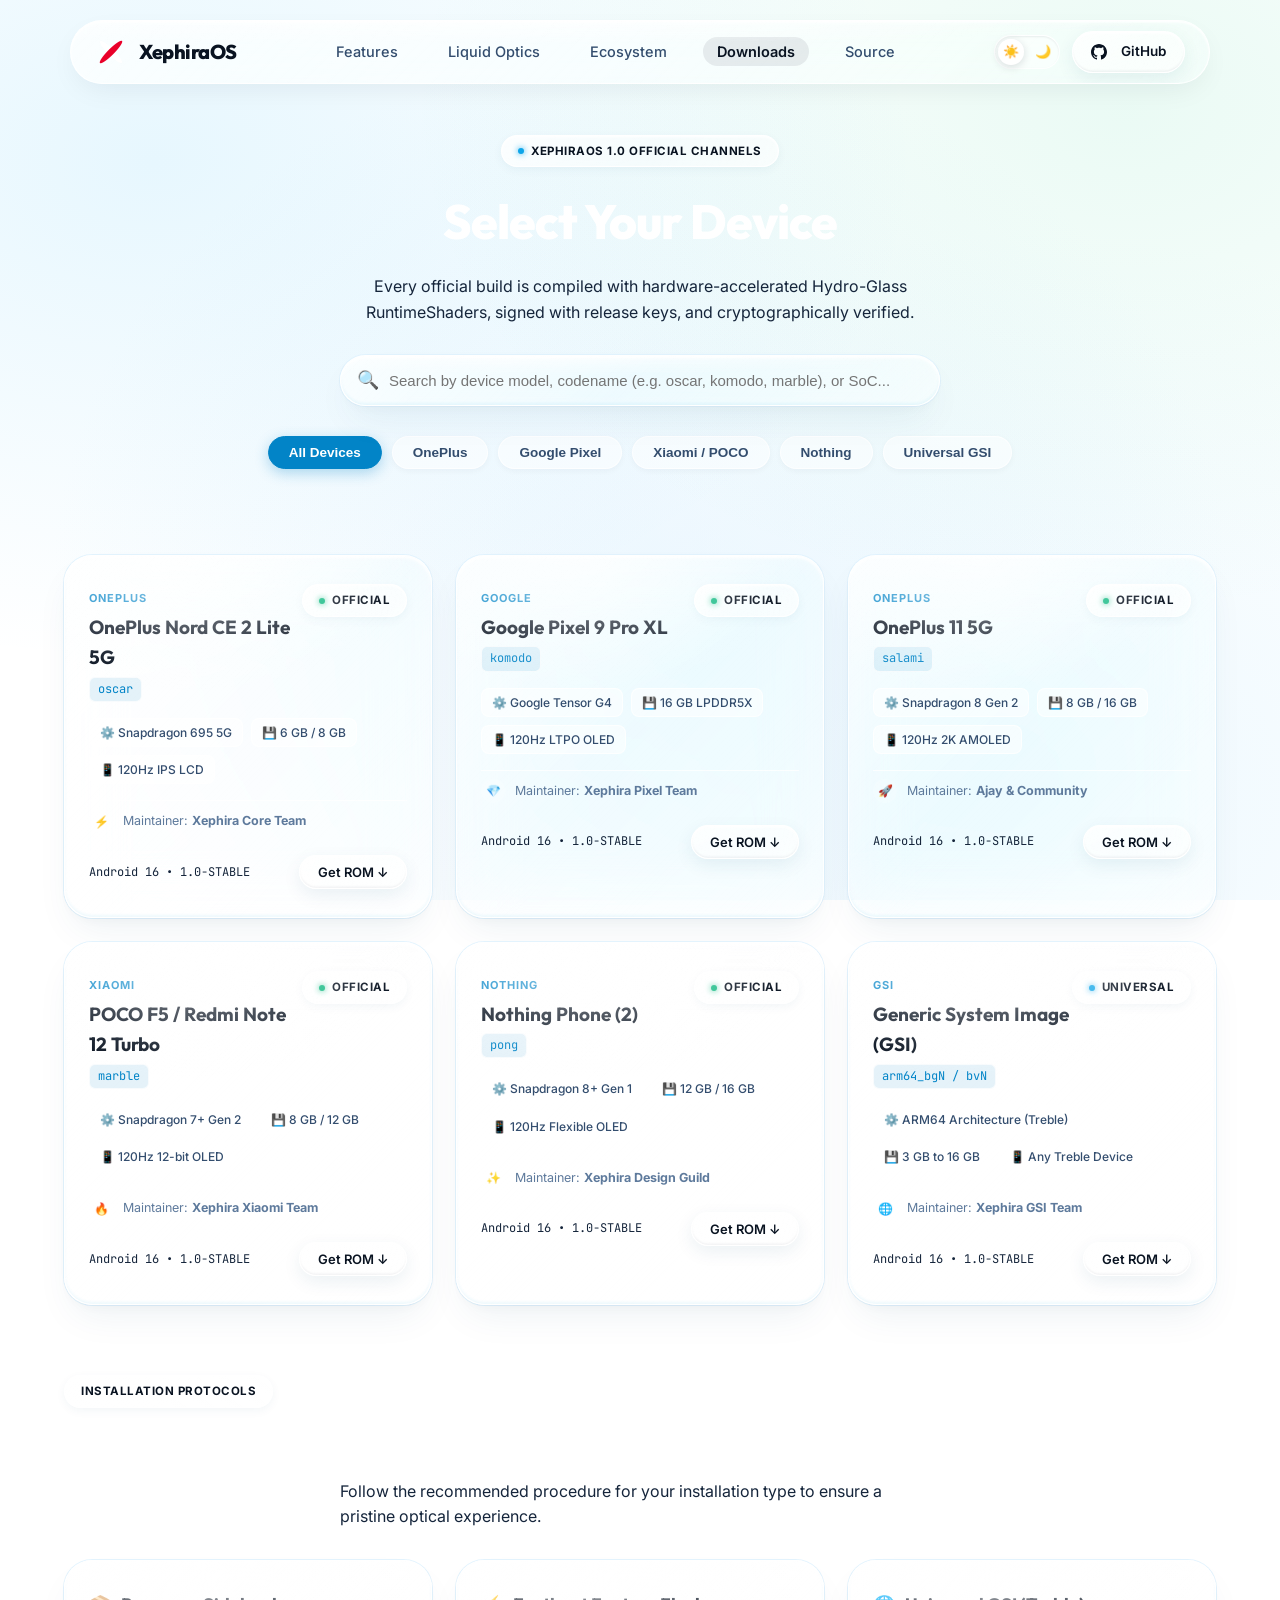
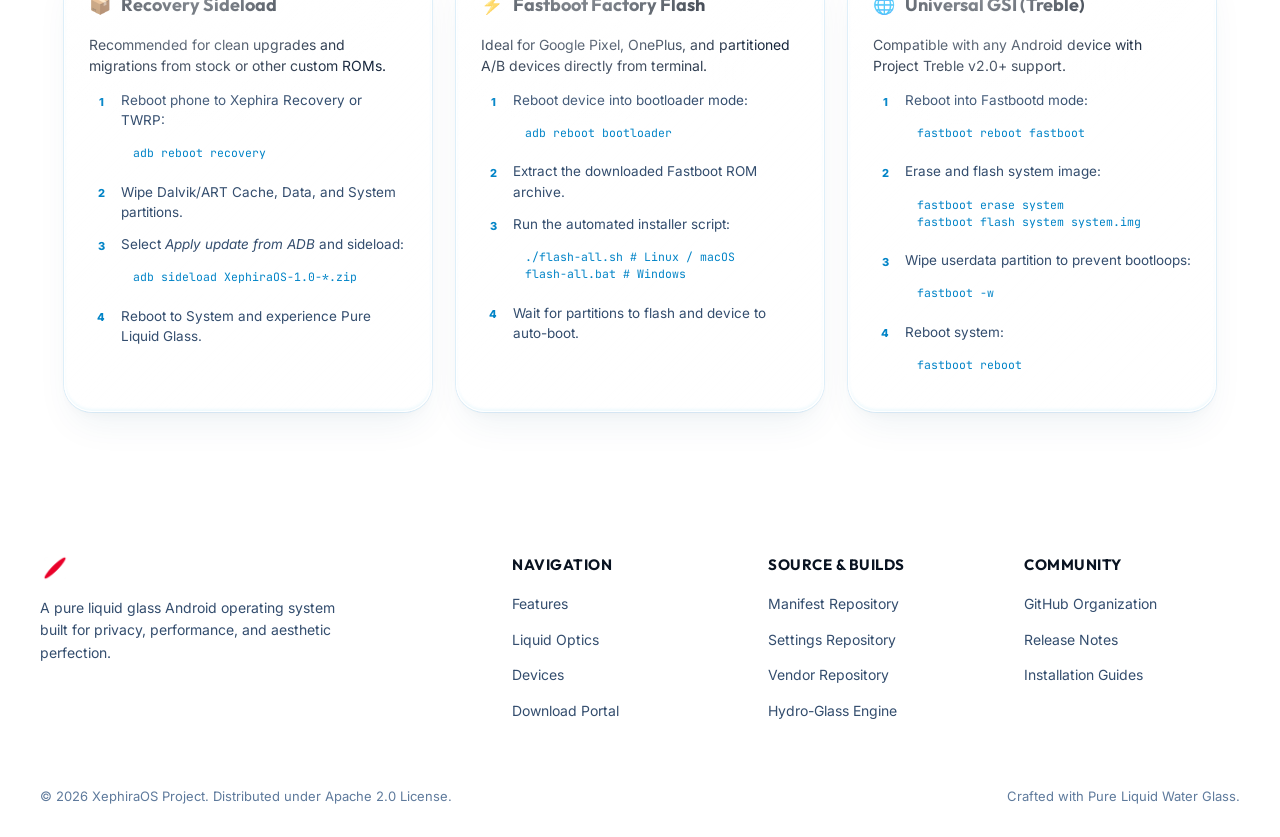
==== commit 71d8073b: "feat: implement pure water liquid glass UI, remove developer catalog artifacts, add dynamic water ri" ====
--- a/downloads.html
+++ b/downloads.html
@@ -4,7 +4,7 @@
     <meta charset="UTF-8">
     <meta name="viewport" content="width=device-width, initial-scale=1.0">
     <title>Downloads — XephiraOS Official Builds & GSI</title>
-    <meta name="description" content="Download official XephiraOS Android 16 builds with Kyant0 Liquid Glass UI for OnePlus, Google Pixel, Xiaomi, Nothing, and Universal Treble GSIs.">
+    <meta name="description" content="Download official XephiraOS Android 16 builds with Pure Liquid Glass Water UI for OnePlus, Google Pixel, Xiaomi, Nothing, and Universal Treble GSIs.">
     <meta name="keywords" content="XephiraOS Download, Android 16 ROM, Custom ROM, OnePlus Nord CE 2 Lite, Pixel 9 Pro XL, OnePlus 11, POCO F5, Nothing Phone 2, GSI Treble">
     <meta property="og:title" content="Downloads — XephiraOS Official Builds">
     <meta property="og:description" content="Download official verified XephiraOS Android 16 ROMs, fastboot packages, and SHA-256 signatures.">
@@ -65,7 +65,7 @@
             Select Your Device
         </h1>
         <p style="font-size: 16px; color: var(--text-secondary); max-width: 600px; margin: 0 auto; line-height: 1.6;">
-            Every official build is compiled with Kyant0 Liquid Glass RuntimeShaders, signed with release keys, and cryptographically verified.
+            Every official build is compiled with hardware-accelerated Hydro-Glass RuntimeShaders, signed with release keys, and cryptographically verified.
         </p>
 
         <!-- Search Bar -->
@@ -287,7 +287,7 @@
                     <li><a href="https://github.com/XephiraOS/android" target="_blank">Manifest Repository</a></li>
                     <li><a href="https://github.com/XephiraOS/android_packages_apps_Settings" target="_blank">Settings Repository</a></li>
                     <li><a href="https://github.com/XephiraOS/android_vendor_lineage" target="_blank">Vendor Repository</a></li>
-                    <li><a href="https://github.com/Kyant0/AndroidLiquidGlass" target="_blank">Kyant0 Optics Engine</a></li>
+                    <li><a href="https://github.com/XephiraOS/android" target="_blank">Hydro-Glass Engine</a></li>
                 </ul>
             </div>
 
@@ -303,7 +303,7 @@
 
         <div class="footer-bottom">
             <span>© 2026 XephiraOS Project. Distributed under Apache 2.0 License.</span>
-            <span>Inspired by Kyant0 Pure Liquid Glass.</span>
+            <span>Crafted with Pure Liquid Water Glass.</span>
         </div>
     </footer>
 
--- a/css/liquid-glass.css
+++ b/css/liquid-glass.css
@@ -1,124 +1,147 @@
 /*
- * XephiraOS - Kyant0 Liquid Glass Optical Engine
- * Adaptive Light (White Background) & Night (Dark) Modes
- * Pure optical meniscus refraction, crystal water translucency, zero glow
+ * XephiraOS - Hydro-Glass Pure Water Optical Engine
+ * Adaptive Light (Clean White) & Night (Aquatic Midnight) Modes
+ * Authentic water droplets, fluid meniscus tension, specular glints, zero glow
  */
 
 :root {
-    /* ─── LIGHT THEME (DEFAULT: WHITE COLOR BACKGROUND) ─── */
+    /* ─── LIGHT THEME (CLEAN WHITE WITH SUBTLE WATER CAUSTICS) ─── */
     --theme-bg: #ffffff;
-    --theme-bg-subtle: #f8fafc;
-    --theme-text-pure: #0f172a;
-    --theme-text-primary: #1e293b;
-    --theme-text-secondary: #475569;
-    --theme-text-muted: #64748b;
-
-    /* Light Liquid Glass Surfaces */
-    --kyant-glass-bg: rgba(255, 255, 255, 0.78);
-    --kyant-glass-bg-hover: rgba(255, 255, 255, 0.92);
-    --kyant-border-rim: rgba(255, 255, 255, 0.95);
-    --kyant-border-rim-hover: #ffffff;
-
-    --kyant-meniscus-shadow: 
-        0 14px 34px -8px rgba(15, 23, 42, 0.08),
-        0 4px 12px -2px rgba(15, 23, 42, 0.04),
+    --theme-bg-subtle: #f8fbfe;
+    --theme-text-pure: #091321;
+    --theme-text-primary: #15253b;
+    --theme-text-secondary: #334d6e;
+    --theme-text-muted: #5e7a9c;
+
+    /* Pure Water Glass Surface */
+    --water-glass-bg: linear-gradient(
+        135deg, 
+        rgba(255, 255, 255, 0.72) 0%, 
+        rgba(255, 255, 255, 0.28) 48%, 
+        rgba(255, 255, 255, 0.52) 100%
+    );
+    --water-glass-bg-hover: linear-gradient(
+        135deg, 
+        rgba(255, 255, 255, 0.88) 0%, 
+        rgba(255, 255, 255, 0.40) 48%, 
+        rgba(255, 255, 255, 0.68) 100%
+    );
+    --water-border-rim: rgba(255, 255, 255, 0.92);
+    --water-border-rim-hover: #ffffff;
+
+    /* Pure Water Meniscus Drop Shadow (Caustic depth without neon) */
+    --water-meniscus-shadow: 
+        0 18px 38px -10px rgba(12, 74, 110, 0.08),
+        0 6px 16px -4px rgba(15, 23, 42, 0.04),
         inset 0 2px 3px 0 #ffffff,
-        inset 0 -1.5px 2px 0 rgba(15, 23, 42, 0.05),
-        0 0 0 1px rgba(226, 232, 240, 0.8);
-
-    --kyant-meniscus-shadow-hover: 
-        0 22px 48px -10px rgba(15, 23, 42, 0.12),
-        0 8px 20px -4px rgba(15, 23, 42, 0.06),
-        inset 0 2.5px 3.5px 0 #ffffff,
-        0 0 0 1px rgba(203, 213, 225, 0.9);
-
-    --kyant-btn-bg: rgba(255, 255, 255, 0.85);
-    --kyant-btn-border: rgba(203, 213, 225, 0.8);
-    --kyant-btn-text: #0f172a;
-
-    --navbar-bg: rgba(255, 255, 255, 0.82);
-    --navbar-border: rgba(226, 232, 240, 0.9);
-
-    --card-inner-tile: rgba(241, 245, 249, 0.7);
-    --card-inner-border: rgba(226, 232, 240, 0.8);
+        inset 0 -2px 3px 0 rgba(14, 165, 233, 0.07),
+        0 0 0 1px rgba(224, 242, 254, 0.85);
+
+    --water-meniscus-shadow-hover: 
+        0 26px 52px -12px rgba(12, 74, 110, 0.14),
+        0 10px 22px -6px rgba(15, 23, 42, 0.06),
+        inset 0 2.5px 4px 0 #ffffff,
+        inset 0 -2px 3px 0 rgba(14, 165, 233, 0.10),
+        0 0 0 1px rgba(186, 230, 253, 0.95);
+
+    --water-btn-bg: linear-gradient(
+        140deg,
+        rgba(255, 255, 255, 0.82) 0%,
+        rgba(255, 255, 255, 0.45) 55%,
+        rgba(255, 255, 255, 0.65) 100%
+    );
+    --water-btn-border: rgba(255, 255, 255, 0.95);
+    --water-btn-text: #091321;
+
+    --navbar-bg: linear-gradient(
+        135deg,
+        rgba(255, 255, 255, 0.78) 0%,
+        rgba(255, 255, 255, 0.42) 100%
+    );
+    --navbar-border: rgba(255, 255, 255, 0.95);
+
+    --card-inner-tile: rgba(255, 255, 255, 0.50);
+    --card-inner-border: rgba(255, 255, 255, 0.75);
 
     --accent-blue: #0284c7;
-    --accent-pill: rgba(2, 132, 199, 0.12);
+    --accent-water: #0ea5e9;
+    --accent-pill: rgba(2, 132, 199, 0.10);
     --accent-pill-text: #0369a1;
 }
 
-/* ─── NIGHT / DARK THEME OVERRIDES ─── */
+/* ─── NIGHT / AQUATIC MIDNIGHT THEME ─── */
 [data-theme="dark"] {
     --theme-bg: #030712;
-    --theme-bg-subtle: #080e1e;
+    --theme-bg-subtle: #081020;
     --theme-text-pure: #ffffff;
-    --theme-text-primary: #f8fafc;
+    --theme-text-primary: #f1f5f9;
     --theme-text-secondary: #cbd5e1;
-    --theme-text-muted: #94a3b8;
-
-    --kyant-glass-bg: linear-gradient(
+    --theme-text-muted: #8ba2be;
+
+    --water-glass-bg: linear-gradient(
         140deg, 
-        rgba(255, 255, 255, 0.20) 0%, 
+        rgba(255, 255, 255, 0.18) 0%, 
+        rgba(255, 255, 255, 0.05) 50%, 
+        rgba(255, 255, 255, 0.10) 100%
+    );
+    --water-glass-bg-hover: linear-gradient(
+        140deg, 
+        rgba(255, 255, 255, 0.26) 0%, 
         rgba(255, 255, 255, 0.08) 50%, 
-        rgba(255, 255, 255, 0.03) 100%
-    );
-    --kyant-glass-bg-hover: linear-gradient(
-        140deg, 
-        rgba(255, 255, 255, 0.28) 0%, 
-        rgba(255, 255, 255, 0.14) 50%, 
-        rgba(255, 255, 255, 0.06) 100%
-    );
-    --kyant-border-rim: rgba(255, 255, 255, 0.40);
-    --kyant-border-rim-hover: rgba(255, 255, 255, 0.75);
-
-    --kyant-meniscus-shadow: 
-        0 20px 45px -10px rgba(0, 0, 0, 0.65),
-        0 4px 16px rgba(0, 0, 0, 0.35),
-        inset 0 2px 3px 0 rgba(255, 255, 255, 0.9),
-        inset 0 -2px 3px 0 rgba(0, 0, 0, 0.25),
-        0 0 0 1px rgba(255, 255, 255, 0.2);
-
-    --kyant-meniscus-shadow-hover: 
-        0 28px 60px -10px rgba(0, 0, 0, 0.8),
-        inset 0 2.5px 3.5px 0 #ffffff,
-        inset 0 -2px 3px 0 rgba(0, 0, 0, 0.3),
-        0 0 0 1px rgba(255, 255, 255, 0.5);
-
-    --kyant-btn-bg: linear-gradient(180deg, rgba(255, 255, 255, 0.25) 0%, rgba(255, 255, 255, 0.10) 100%);
-    --kyant-btn-border: rgba(255, 255, 255, 0.5);
-    --kyant-btn-text: #ffffff;
-
-    --navbar-bg: linear-gradient(140deg, rgba(255, 255, 255, 0.22) 0%, rgba(255, 255, 255, 0.08) 100%);
-    --navbar-border: rgba(255, 255, 255, 0.4);
-
-    --card-inner-tile: rgba(255, 255, 255, 0.12);
-    --card-inner-border: rgba(255, 255, 255, 0.25);
+        rgba(255, 255, 255, 0.16) 100%
+    );
+    --water-border-rim: rgba(255, 255, 255, 0.45);
+    --water-border-rim-hover: rgba(255, 255, 255, 0.85);
+
+    --water-meniscus-shadow: 
+        0 24px 50px -12px rgba(0, 0, 0, 0.75),
+        0 6px 18px rgba(0, 0, 0, 0.40),
+        inset 0 2px 3px 0 rgba(255, 255, 255, 0.85),
+        inset 0 -2px 3px 0 rgba(0, 0, 0, 0.35),
+        0 0 0 1px rgba(255, 255, 255, 0.18);
+
+    --water-meniscus-shadow-hover: 
+        0 30px 65px -12px rgba(0, 0, 0, 0.85),
+        inset 0 2.5px 4px 0 #ffffff,
+        inset 0 -2px 3px 0 rgba(0, 0, 0, 0.4),
+        0 0 0 1px rgba(255, 255, 255, 0.45);
+
+    --water-btn-bg: linear-gradient(180deg, rgba(255, 255, 255, 0.22) 0%, rgba(255, 255, 255, 0.08) 100%);
+    --water-btn-border: rgba(255, 255, 255, 0.5);
+    --water-btn-text: #ffffff;
+
+    --navbar-bg: linear-gradient(140deg, rgba(255, 255, 255, 0.18) 0%, rgba(255, 255, 255, 0.05) 100%);
+    --navbar-border: rgba(255, 255, 255, 0.35);
+
+    --card-inner-tile: rgba(255, 255, 255, 0.10);
+    --card-inner-border: rgba(255, 255, 255, 0.22);
 
     --accent-blue: #38bdf8;
+    --accent-water: #38bdf8;
     --accent-pill: rgba(56, 189, 248, 0.18);
     --accent-pill-text: #38bdf8;
 }
 
-/* ─── BASE OPTICAL LIQUID GLASS SURFACE ─── */
+/* ─── BASE PURE LIQUID WATER GLASS SURFACE ─── */
 .liquid-glass {
     position: relative;
-    background: var(--kyant-glass-bg);
-    backdrop-filter: blur(24px) saturate(180%);
-    -webkit-backdrop-filter: blur(24px) saturate(180%);
-    border: 1px solid var(--kyant-border-rim);
+    background: var(--water-glass-bg);
+    backdrop-filter: blur(28px) saturate(190%);
+    -webkit-backdrop-filter: blur(28px) saturate(190%);
+    border: 1.2px solid var(--water-border-rim);
     border-radius: 28px;
-    box-shadow: var(--kyant-meniscus-shadow);
-    transition: transform 0.25s cubic-bezier(0.34, 1.56, 0.64, 1), 
-                box-shadow 0.25s ease, 
-                border-color 0.25s ease,
-                background 0.25s ease;
+    box-shadow: var(--water-meniscus-shadow);
+    transition: transform 0.28s cubic-bezier(0.34, 1.56, 0.64, 1), 
+                box-shadow 0.28s ease, 
+                border-color 0.28s ease,
+                background 0.28s ease;
     overflow: hidden;
 }
 
 .liquid-glass:hover {
-    border-color: var(--kyant-border-rim-hover);
-    background: var(--kyant-glass-bg-hover);
-    box-shadow: var(--kyant-meniscus-shadow-hover);
+    border-color: var(--water-border-rim-hover);
+    background: var(--water-glass-bg-hover);
+    box-shadow: var(--water-meniscus-shadow-hover);
     transform: translateY(-3px);
 }
 
@@ -126,97 +149,100 @@
     transform: scale(0.985);
 }
 
-/* Kyant0 Meniscus Optical Rim Layer */
+/* Water Droplet Specular Glare Arc (Top-Left sunlit gloss) */
 .liquid-glass::after {
     content: '';
     position: absolute;
-    inset: 1.5px;
-    border-radius: inherit;
-    border: 1px solid rgba(255, 255, 255, 0.45);
+    top: 0;
+    left: 0;
+    right: 0;
+    height: 40%;
+    background: radial-gradient(ellipse at 35% 0%, rgba(255, 255, 255, 0.65) 0%, rgba(255, 255, 255, 0) 65%);
     pointer-events: none;
     z-index: 1;
 }
 
-/* Specular Light Sweep (Clean white beam, no colored glow) */
+/* Clean Water Sheen Sweep */
 .liquid-glass::before {
     content: '';
     position: absolute;
     top: 0;
-    left: -160%;
-    width: 140%;
+    left: -150%;
+    width: 120%;
     height: 100%;
     background: linear-gradient(
         90deg, 
         transparent 0%, 
-        rgba(255, 255, 255, 0.0) 20%, 
-        rgba(255, 255, 255, 0.35) 50%, 
-        rgba(255, 255, 255, 0.0) 80%, 
+        rgba(255, 255, 255, 0) 25%, 
+        rgba(255, 255, 255, 0.38) 50%, 
+        rgba(255, 255, 255, 0) 75%, 
         transparent 100%
     );
-    transform: skewX(-25deg);
+    transform: skewX(-22deg);
     pointer-events: none;
-    animation: kyantSheenSweep 8s infinite cubic-bezier(0.4, 0, 0.2, 1);
+    animation: waterSheenSweep 9s infinite cubic-bezier(0.4, 0, 0.2, 1);
     z-index: 2;
 }
 
-@keyframes kyantSheenSweep {
-    0% { left: -160%; opacity: 0; }
-    12% { opacity: 1; }
-    38% { left: 210%; opacity: 0; }
-    100% { left: 210%; opacity: 0; }
+@keyframes waterSheenSweep {
+    0% { left: -150%; opacity: 0; }
+    15% { opacity: 0.85; }
+    40% { left: 180%; opacity: 0; }
+    100% { left: 180%; opacity: 0; }
 }
 
 /* ─── VARIANT: HEAVY GLASS (Navbar, Modals, Banner) ─── */
 .liquid-glass-heavy {
-    background: var(--kyant-glass-bg);
-    backdrop-filter: blur(32px) saturate(190%);
-    -webkit-backdrop-filter: blur(32px) saturate(190%);
-    border: 1.5px solid var(--kyant-border-rim);
-    box-shadow: var(--kyant-meniscus-shadow);
+    background: var(--water-glass-bg);
+    backdrop-filter: blur(36px) saturate(200%);
+    -webkit-backdrop-filter: blur(36px) saturate(200%);
+    border: 1.5px solid var(--water-border-rim);
+    box-shadow: var(--water-meniscus-shadow);
 }
 
 /* ─── VARIANT: SUBTLE GLASS (Tiles, Inputs, Pills) ─── */
 .liquid-glass-subtle {
     background: var(--card-inner-tile);
     border: 1px solid var(--card-inner-border);
-    backdrop-filter: blur(16px);
-    -webkit-backdrop-filter: blur(16px);
+    backdrop-filter: blur(18px);
+    -webkit-backdrop-filter: blur(18px);
     border-radius: 20px;
-    box-shadow: inset 0 1px 1.5px rgba(255, 255, 255, 0.7);
-}
-
-/* ─── LIQUID BUTTONS ─── */
+    box-shadow: inset 0 1px 1.5px rgba(255, 255, 255, 0.85);
+}
+
+/* ─── PURE WATER BUTTONS ─── */
 .liquid-btn {
     position: relative;
     display: inline-flex;
     align-items: center;
     justify-content: center;
     gap: 10px;
-    padding: 12px 26px;
+    padding: 12px 28px;
     font-family: 'Inter', sans-serif;
     font-size: 14.5px;
     font-weight: 600;
-    color: var(--kyant-btn-text);
+    color: var(--water-btn-text);
     text-decoration: none;
-    background: var(--kyant-btn-bg);
-    border: 1.5px solid var(--kyant-btn-border);
+    background: var(--water-btn-bg);
+    border: 1.5px solid var(--water-btn-border);
     border-radius: 999px;
-    backdrop-filter: blur(20px);
-    -webkit-backdrop-filter: blur(20px);
+    backdrop-filter: blur(24px);
+    -webkit-backdrop-filter: blur(24px);
     cursor: pointer;
     box-shadow: 
-        0 4px 14px rgba(15, 23, 42, 0.08), 
-        inset 0 1.5px 2px #ffffff;
-    transition: all 0.25s cubic-bezier(0.34, 1.56, 0.64, 1);
+        0 6px 18px rgba(12, 74, 110, 0.08), 
+        inset 0 1.5px 2px #ffffff,
+        inset 0 -1.5px 2px rgba(15, 23, 42, 0.05);
+    transition: all 0.26s cubic-bezier(0.34, 1.56, 0.64, 1);
     overflow: hidden;
 }
 
 .liquid-btn:hover {
     transform: translateY(-2px);
-    border-color: var(--accent-blue);
-    box-shadow: 
-        0 8px 22px rgba(15, 23, 42, 0.14), 
-        inset 0 2px 2px #ffffff;
+    border-color: #ffffff;
+    box-shadow: 
+        0 10px 26px rgba(12, 74, 110, 0.14), 
+        inset 0 2px 2.5px #ffffff;
 }
 
 .liquid-btn:active {
@@ -224,33 +250,27 @@
 }
 
 .liquid-btn-primary {
-    background: #0284c7;
+    background: linear-gradient(135deg, #0284c7 0%, #0369a1 100%);
     color: #ffffff;
-    border: 1.5px solid #0284c7;
-    box-shadow: 0 6px 18px rgba(2, 132, 199, 0.28), inset 0 1px 1.5px rgba(255, 255, 255, 0.4);
+    border: 1.5px solid rgba(255, 255, 255, 0.6);
+    box-shadow: 0 8px 24px rgba(2, 132, 199, 0.32), inset 0 1.5px 2px rgba(255, 255, 255, 0.45);
 }
 
 .liquid-btn-primary:hover {
-    background: #0369a1;
-    border-color: #0369a1;
+    background: linear-gradient(135deg, #0369a1 0%, #075985 100%);
+    border-color: #ffffff;
     color: #ffffff;
-    box-shadow: 0 8px 24px rgba(2, 132, 199, 0.4);
+    box-shadow: 0 12px 30px rgba(2, 132, 199, 0.45);
 }
 
 [data-theme="dark"] .liquid-btn-primary {
-    background: #ffffff;
+    background: linear-gradient(135deg, #ffffff 0%, #e2e8f0 100%);
     color: #020617;
     border: 1.5px solid #ffffff;
-    box-shadow: 0 6px 20px rgba(255, 255, 255, 0.25), inset 0 1.5px 2px #ffffff;
-}
-
-[data-theme="dark"] .liquid-btn-primary:hover {
-    background: #f1f5f9;
-    color: #000000;
-    box-shadow: 0 8px 26px rgba(255, 255, 255, 0.4);
-}
-
-/* ─── LIQUID PILLS & BADGES ─── */
+    box-shadow: 0 8px 26px rgba(255, 255, 255, 0.28), inset 0 1.5px 2px #ffffff;
+}
+
+/* ─── PURE WATER PILLS & BADGES ─── */
 .liquid-pill {
     display: inline-flex;
     align-items: center;
@@ -259,63 +279,258 @@
     font-size: 11.5px;
     font-weight: 700;
     color: var(--theme-text-pure);
-    background: var(--kyant-btn-bg);
-    border: 1px solid var(--kyant-btn-border);
+    background: var(--water-btn-bg);
+    border: 1.2px solid var(--water-btn-border);
     border-radius: 999px;
-    backdrop-filter: blur(14px);
-    -webkit-backdrop-filter: blur(14px);
+    backdrop-filter: blur(16px);
+    -webkit-backdrop-filter: blur(16px);
     letter-spacing: 0.5px;
-    box-shadow: inset 0 1px 1.5px rgba(255, 255, 255, 0.7);
+    box-shadow: inset 0 1.2px 2px rgba(255, 255, 255, 0.9), 0 3px 10px rgba(12, 74, 110, 0.05);
 }
 
 .liquid-pill-dot {
     width: 6px;
     height: 6px;
     border-radius: 50%;
-    background: var(--accent-blue);
+    background: var(--accent-water);
+    box-shadow: 0 0 6px var(--accent-water);
 }
 
 .liquid-pill-green .liquid-pill-dot {
-    background: #16a34a;
-}
-
-/* ─── LIQUID INPUT WRAPPER ─── */
-.liquid-input-wrapper {
-    position: relative;
+    background: #10b981;
+    box-shadow: 0 0 6px #10b981;
+}
+
+/* ══════════════════════════════════════════════════════════════ */
+/* PURE WATER DROPLET & FLUID RIPPLE ENGINE                       */
+/* ══════════════════════════════════════════════════════════════ */
+
+/* 1. Organic Water Droplet Bead */
+.water-droplet {
+    position: relative;
+    border-radius: 50% 50% 50% 50% / 60% 60% 40% 40%;
+    background: radial-gradient(ellipse at 35% 25%, rgba(255, 255, 255, 0.85) 0%, rgba(255, 255, 255, 0.2) 45%, rgba(255, 255, 255, 0.45) 100%);
+    border: 1.5px solid rgba(255, 255, 255, 0.95);
+    box-shadow: 
+        inset 0 2px 4px #ffffff,
+        inset 0 -2px 3px rgba(14, 165, 233, 0.15),
+        0 12px 24px -4px rgba(12, 74, 110, 0.12),
+        0 4px 8px rgba(0, 0, 0, 0.04);
+    backdrop-filter: blur(12px) saturate(190%);
+    -webkit-backdrop-filter: blur(12px) saturate(190%);
     display: flex;
     align-items: center;
-    background: var(--card-inner-tile);
-    border: 1.5px solid var(--card-inner-border);
+    justify-content: center;
+    transition: all 0.3s cubic-bezier(0.34, 1.56, 0.64, 1);
+    cursor: pointer;
+}
+
+.water-droplet::before {
+    content: '';
+    position: absolute;
+    top: 14%;
+    left: 24%;
+    width: 28%;
+    height: 20%;
+    border-radius: 50%;
+    background: #ffffff;
+    filter: blur(0.5px);
+    opacity: 0.9;
+    pointer-events: none;
+}
+
+.water-droplet:hover {
+    transform: scale(1.08) translateY(-2px);
+    border-radius: 46% 54% 52% 48% / 54% 46% 54% 46%;
+    box-shadow: 
+        inset 0 3px 5px #ffffff,
+        0 16px 32px -4px rgba(12, 74, 110, 0.18);
+}
+
+.water-droplet:active {
+    transform: scale(0.94);
+}
+
+/* 2. Interactive Concentric Water Ripple */
+.water-ripple {
+    position: absolute;
+    border-radius: 50%;
+    pointer-events: none;
+    border: 2px solid rgba(255, 255, 255, 0.85);
+    box-shadow: 0 0 12px rgba(56, 189, 248, 0.4), inset 0 0 8px rgba(255, 255, 255, 0.7);
+    transform: translate(-50%, -50%) scale(0);
+    animation: waterRippleExpand 0.75s ease-out forwards;
+    z-index: 100;
+}
+
+@keyframes waterRippleExpand {
+    0% {
+        transform: translate(-50%, -50%) scale(0.1);
+        opacity: 0.95;
+    }
+    60% {
+        opacity: 0.65;
+    }
+    100% {
+        transform: translate(-50%, -50%) scale(3.2);
+        opacity: 0;
+    }
+}
+
+/* 3. Pure Water Capsule Switch (Sliding Water Bubble) */
+.water-liquid-switch {
+    width: 66px;
+    height: 34px;
     border-radius: 999px;
-    backdrop-filter: blur(20px);
-    -webkit-backdrop-filter: blur(20px);
-    padding: 10px 18px;
-    box-shadow: inset 0 1px 2px rgba(15, 23, 42, 0.04);
-    transition: all 0.25s ease;
-}
-
-.liquid-input-wrapper:focus-within {
-    border-color: var(--accent-blue);
+    background: linear-gradient(135deg, #0284c7 0%, #0ea5e9 100%);
+    padding: 3px;
+    position: relative;
+    cursor: pointer;
+    box-shadow: 
+        inset 0 2px 4px rgba(0, 0, 0, 0.2), 
+        inset 0 -1px 2px rgba(255, 255, 255, 0.4),
+        0 4px 14px rgba(2, 132, 199, 0.25);
+    transition: background 0.25s ease, box-shadow 0.25s ease;
+    user-select: none;
+}
+
+.water-liquid-switch.off {
+    background: rgba(148, 163, 184, 0.4);
+    box-shadow: inset 0 2px 4px rgba(0, 0, 0, 0.15);
+}
+
+.water-liquid-switch-thumb {
+    width: 28px;
+    height: 28px;
+    border-radius: 50%;
+    background: radial-gradient(circle at 35% 30%, #ffffff 0%, rgba(255, 255, 255, 0.8) 55%, rgba(240, 249, 255, 0.95) 100%);
+    border: 1.5px solid #ffffff;
+    box-shadow: 
+        0 4px 12px rgba(12, 74, 110, 0.28),
+        inset 0 2px 3px #ffffff,
+        inset 0 -1.5px 2px rgba(2, 132, 199, 0.2);
+    transform: translateX(32px);
+    transition: transform 0.28s cubic-bezier(0.34, 1.56, 0.64, 1);
+    position: relative;
+}
+
+.water-liquid-switch.off .water-liquid-switch-thumb {
+    transform: translateX(0px);
+    box-shadow: 
+        0 4px 10px rgba(0, 0, 0, 0.18),
+        inset 0 2px 3px #ffffff;
+}
+
+/* 4. Pure Water Droplet Bottom Navigation Dock */
+.water-glass-dock {
+    display: flex;
+    align-items: center;
+    justify-content: space-around;
+    padding: 8px 12px;
+    border-radius: 999px;
+    background: linear-gradient(135deg, rgba(255, 255, 255, 0.75) 0%, rgba(255, 255, 255, 0.35) 100%);
+    border: 1.5px solid rgba(255, 255, 255, 0.95);
+    backdrop-filter: blur(24px) saturate(200%);
+    -webkit-backdrop-filter: blur(24px) saturate(200%);
+    box-shadow: 
+        inset 0 2px 3px #ffffff,
+        inset 0 -2px 3px rgba(14, 165, 233, 0.08),
+        0 14px 36px rgba(12, 74, 110, 0.16);
+    width: 100%;
+}
+
+.water-dock-item {
+    width: 44px;
+    height: 44px;
+    border-radius: 50%;
+    display: flex;
+    align-items: center;
+    justify-content: center;
+    font-size: 18px;
+    background: rgba(255, 255, 255, 0.55);
+    border: 1.2px solid rgba(255, 255, 255, 0.9);
+    box-shadow: inset 0 1.5px 2px #ffffff, 0 4px 10px rgba(0,0,0,0.06);
+    cursor: pointer;
+    transition: all 0.24s cubic-bezier(0.34, 1.56, 0.64, 1);
+}
+
+.water-dock-item:hover {
+    transform: translateY(-4px) scale(1.1);
     background: #ffffff;
-    box-shadow: 0 4px 16px rgba(15, 23, 42, 0.08);
-}
-
-[data-theme="dark"] .liquid-input-wrapper:focus-within {
-    background: rgba(255, 255, 255, 0.18);
+    box-shadow: inset 0 2px 2.5px #ffffff, 0 8px 20px rgba(2, 132, 199, 0.22);
+}
+
+.water-dock-item.active {
+    background: linear-gradient(135deg, #0284c7 0%, #0ea5e9 100%);
+    color: #ffffff;
     border-color: #ffffff;
-}
-
-.liquid-input {
+    box-shadow: inset 0 1.5px 2px rgba(255, 255, 255, 0.6), 0 6px 18px rgba(2, 132, 199, 0.35);
+}
+
+/* 5. Liquid Wave Progress Bar (Simulating fluid water filling a tube) */
+.water-wave-meter {
+    position: relative;
     width: 100%;
-    background: transparent;
-    border: none;
-    outline: none;
-    color: var(--theme-text-pure);
-    font-family: inherit;
-    font-size: 14.5px;
-    padding-left: 10px;
-}
-
-.liquid-input::placeholder {
-    color: var(--theme-text-muted);
-}
+    height: 24px;
+    border-radius: 999px;
+    background: rgba(255, 255, 255, 0.22);
+    border: 1.2px solid rgba(255, 255, 255, 0.65);
+    backdrop-filter: blur(14px);
+    -webkit-backdrop-filter: blur(14px);
+    box-shadow: inset 0 2px 4px rgba(0, 0, 0, 0.15);
+    overflow: hidden;
+}
+
+.water-wave-fill {
+    position: absolute;
+    top: 0;
+    left: 0;
+    bottom: 0;
+    background: linear-gradient(90deg, #0284c7 0%, #38bdf8 100%);
+    border-radius: inherit;
+    transition: width 0.6s cubic-bezier(0.34, 1.56, 0.64, 1);
+    position: relative;
+    overflow: hidden;
+}
+
+.water-wave-fill::after {
+    content: '';
+    position: absolute;
+    top: 0;
+    left: -100%;
+    width: 200%;
+    height: 100%;
+    background: linear-gradient(90deg, transparent, rgba(255, 255, 255, 0.5), transparent);
+    animation: waterWaveShimmer 2.2s infinite linear;
+}
+
+@keyframes waterWaveShimmer {
+    0% { transform: translateX(0); }
+    100% { transform: translateX(100%); }
+}
+
+/* 6. Interactive Water Ripple Playground Pad */
+.water-ripple-pad {
+    position: relative;
+    width: 100%;
+    min-height: 220px;
+    border-radius: 26px;
+    background: linear-gradient(135deg, rgba(255, 255, 255, 0.65) 0%, rgba(224, 242, 254, 0.45) 100%);
+    border: 1.5px solid rgba(255, 255, 255, 0.95);
+    box-shadow: 
+        inset 0 2px 4px #ffffff,
+        inset 0 -2px 4px rgba(14, 165, 233, 0.1),
+        0 14px 36px rgba(12, 74, 110, 0.09);
+    cursor: crosshair;
+    overflow: hidden;
+    display: flex;
+    flex-direction: column;
+    align-items: center;
+    justify-content: center;
+    user-select: none;
+}
+
+[data-theme="dark"] .water-ripple-pad {
+    background: linear-gradient(135deg, rgba(15, 23, 42, 0.6) 0%, rgba(2, 6, 23, 0.8) 100%);
+    border-color: rgba(255, 255, 255, 0.35);
+}
--- a/css/style.css
+++ b/css/style.css
@@ -21,7 +21,7 @@
     scroll-behavior: smooth;
 }
 
-/* ─── PURE CLEAN BACKGROUND (NO GLOW) ─── */
+/* ─── PURE CLEAN BACKGROUND (NO GLOW) WITH FLUID OPTICAL CAUSTICS ─── */
 body {
     font-family: var(--font-body);
     background-color: var(--theme-bg);
@@ -30,7 +30,20 @@
     overflow-x: hidden;
     position: relative;
     transition: background-color 0.3s ease, color 0.3s ease;
-    background-image: linear-gradient(180deg, var(--theme-bg) 0%, var(--theme-bg-subtle) 100%);
+    background-image: 
+        radial-gradient(at 12% 18%, rgba(56, 189, 248, 0.12) 0px, transparent 48%),
+        radial-gradient(at 88% 12%, rgba(52, 211, 153, 0.10) 0px, transparent 45%),
+        radial-gradient(at 50% 65%, rgba(224, 242, 254, 0.50) 0px, transparent 65%),
+        radial-gradient(at 80% 88%, rgba(186, 230, 253, 0.25) 0px, transparent 50%);
+    background-attachment: fixed;
+}
+
+[data-theme="dark"] body {
+    background-color: #030712;
+    background-image: 
+        radial-gradient(at 15% 25%, rgba(14, 165, 233, 0.18) 0px, transparent 50%),
+        radial-gradient(at 85% 15%, rgba(16, 185, 129, 0.14) 0px, transparent 50%),
+        radial-gradient(at 50% 70%, rgba(30, 58, 138, 0.22) 0px, transparent 65%);
     background-attachment: fixed;
 }
 
@@ -377,6 +390,202 @@
 
 .phone-view.active {
     display: flex;
+}
+
+/* ─── VIEW 1: PURE WATER OS SCREEN ─── */
+#phoneViewWater {
+    display: none;
+    flex-direction: column;
+    gap: 14px;
+    padding: 16px 12px;
+    border-radius: 32px;
+    min-height: 640px;
+    position: relative;
+    background: 
+        radial-gradient(ellipse at 50% 10%, rgba(56, 189, 248, 0.25) 0%, transparent 60%),
+        radial-gradient(ellipse at 80% 80%, rgba(14, 165, 233, 0.20) 0%, transparent 55%),
+        linear-gradient(180deg, #0b1526 0%, #060c18 100%);
+    box-shadow: inset 0 0 35px rgba(0, 0, 0, 0.5);
+    overflow: hidden;
+    cursor: pointer;
+}
+
+#phoneViewWater.active {
+    display: flex;
+}
+
+/* Water Clock Widget */
+.phone-water-clock-wrap {
+    display: flex;
+    flex-direction: column;
+    align-items: center;
+    padding-top: 10px;
+    gap: 4px;
+}
+
+.phone-water-clock {
+    font-family: var(--font-heading);
+    font-size: 52px;
+    font-weight: 850;
+    line-height: 1;
+    color: #ffffff;
+    text-shadow: 0 4px 18px rgba(56, 189, 248, 0.35), 0 1px 2px rgba(0,0,0,0.5);
+    letter-spacing: -1.5px;
+}
+
+.phone-water-date {
+    font-size: 11.5px;
+    font-weight: 600;
+    color: #94a3b8;
+    letter-spacing: 0.5px;
+}
+
+.phone-water-weather-pill {
+    margin-top: 6px;
+    display: inline-flex;
+    align-items: center;
+    gap: 6px;
+    padding: 4px 12px;
+    border-radius: 999px;
+    background: rgba(255, 255, 255, 0.12);
+    border: 1px solid rgba(255, 255, 255, 0.3);
+    backdrop-filter: blur(12px);
+    font-size: 11px;
+    font-weight: 600;
+    color: #e0f2fe;
+}
+
+/* Water Music / Media Card */
+.phone-water-media-card {
+    padding: 12px 14px;
+    border-radius: 22px;
+    background: linear-gradient(135deg, rgba(255, 255, 255, 0.22) 0%, rgba(255, 255, 255, 0.06) 100%);
+    border: 1.2px solid rgba(255, 255, 255, 0.45);
+    backdrop-filter: blur(20px);
+    box-shadow: 0 10px 24px rgba(0, 0, 0, 0.3), inset 0 1.5px 2px rgba(255, 255, 255, 0.7);
+    display: flex;
+    flex-direction: column;
+    gap: 10px;
+}
+
+.phone-water-media-top {
+    display: flex;
+    align-items: center;
+    gap: 10px;
+}
+
+.phone-water-media-art {
+    width: 38px;
+    height: 38px;
+    border-radius: 12px;
+    background: linear-gradient(135deg, #0284c7 0%, #38bdf8 100%);
+    display: flex;
+    align-items: center;
+    justify-content: center;
+    font-size: 18px;
+    box-shadow: 0 4px 10px rgba(2, 132, 199, 0.35);
+}
+
+.phone-water-media-info {
+    flex: 1;
+}
+
+.phone-water-media-title {
+    font-size: 12.5px;
+    font-weight: 700;
+    color: #ffffff;
+}
+
+.phone-water-media-artist {
+    font-size: 10px;
+    color: #94a3b8;
+}
+
+/* Animated Water Equalizer Bars */
+.phone-water-eq-row {
+    display: flex;
+    align-items: center;
+    gap: 4px;
+    height: 18px;
+}
+
+.phone-water-eq-bar {
+    width: 3px;
+    border-radius: 999px;
+    background: #38bdf8;
+    animation: waterEqPulse 1.2s infinite ease-in-out alternate;
+}
+
+.phone-water-eq-bar:nth-child(1) { height: 60%; animation-delay: 0.1s; }
+.phone-water-eq-bar:nth-child(2) { height: 100%; animation-delay: 0.3s; }
+.phone-water-eq-bar:nth-child(3) { height: 40%; animation-delay: 0.5s; }
+.phone-water-eq-bar:nth-child(4) { height: 80%; animation-delay: 0.2s; }
+.phone-water-eq-bar:nth-child(5) { height: 95%; animation-delay: 0.4s; }
+.phone-water-eq-bar:nth-child(6) { height: 50%; animation-delay: 0.15s; }
+
+@keyframes waterEqPulse {
+    0% { transform: scaleY(0.3); }
+    100% { transform: scaleY(1); }
+}
+
+/* Water Quick Toggles */
+.phone-water-toggles-row {
+    display: grid;
+    grid-template-columns: repeat(4, 1fr);
+    gap: 8px;
+}
+
+.phone-water-toggle-btn {
+    display: flex;
+    flex-direction: column;
+    align-items: center;
+    gap: 5px;
+    padding: 10px 4px;
+    border-radius: 20px;
+    background: rgba(255, 255, 255, 0.12);
+    border: 1px solid rgba(255, 255, 255, 0.3);
+    backdrop-filter: blur(16px);
+    box-shadow: inset 0 1px 1.5px rgba(255, 255, 255, 0.6);
+    cursor: pointer;
+    transition: all 0.22s ease;
+}
+
+.phone-water-toggle-btn:hover,
+.phone-water-toggle-btn.active {
+    background: rgba(255, 255, 255, 0.26);
+    border-color: #ffffff;
+    transform: translateY(-2px);
+}
+
+.phone-water-toggle-btn.active {
+    background: linear-gradient(135deg, rgba(2, 132, 199, 0.7) 0%, rgba(14, 165, 233, 0.7) 100%);
+    box-shadow: 0 4px 14px rgba(2, 132, 199, 0.35), inset 0 1px 1.5px rgba(255, 255, 255, 0.8);
+}
+
+.phone-water-toggle-btn .icon {
+    font-size: 15px;
+}
+
+.phone-water-toggle-btn .lbl {
+    font-size: 9.5px;
+    font-weight: 600;
+    color: #ffffff;
+}
+
+/* Water Touch Ripple Target Hint */
+.phone-water-touch-hint {
+    padding: 10px 14px;
+    border-radius: 18px;
+    background: rgba(2, 132, 199, 0.15);
+    border: 1px dashed rgba(56, 189, 248, 0.4);
+    text-align: center;
+    font-size: 11px;
+    color: #7dd3fc;
+    font-weight: 600;
+    display: flex;
+    align-items: center;
+    justify-content: center;
+    gap: 6px;
 }
 
 @keyframes fadeInView {
